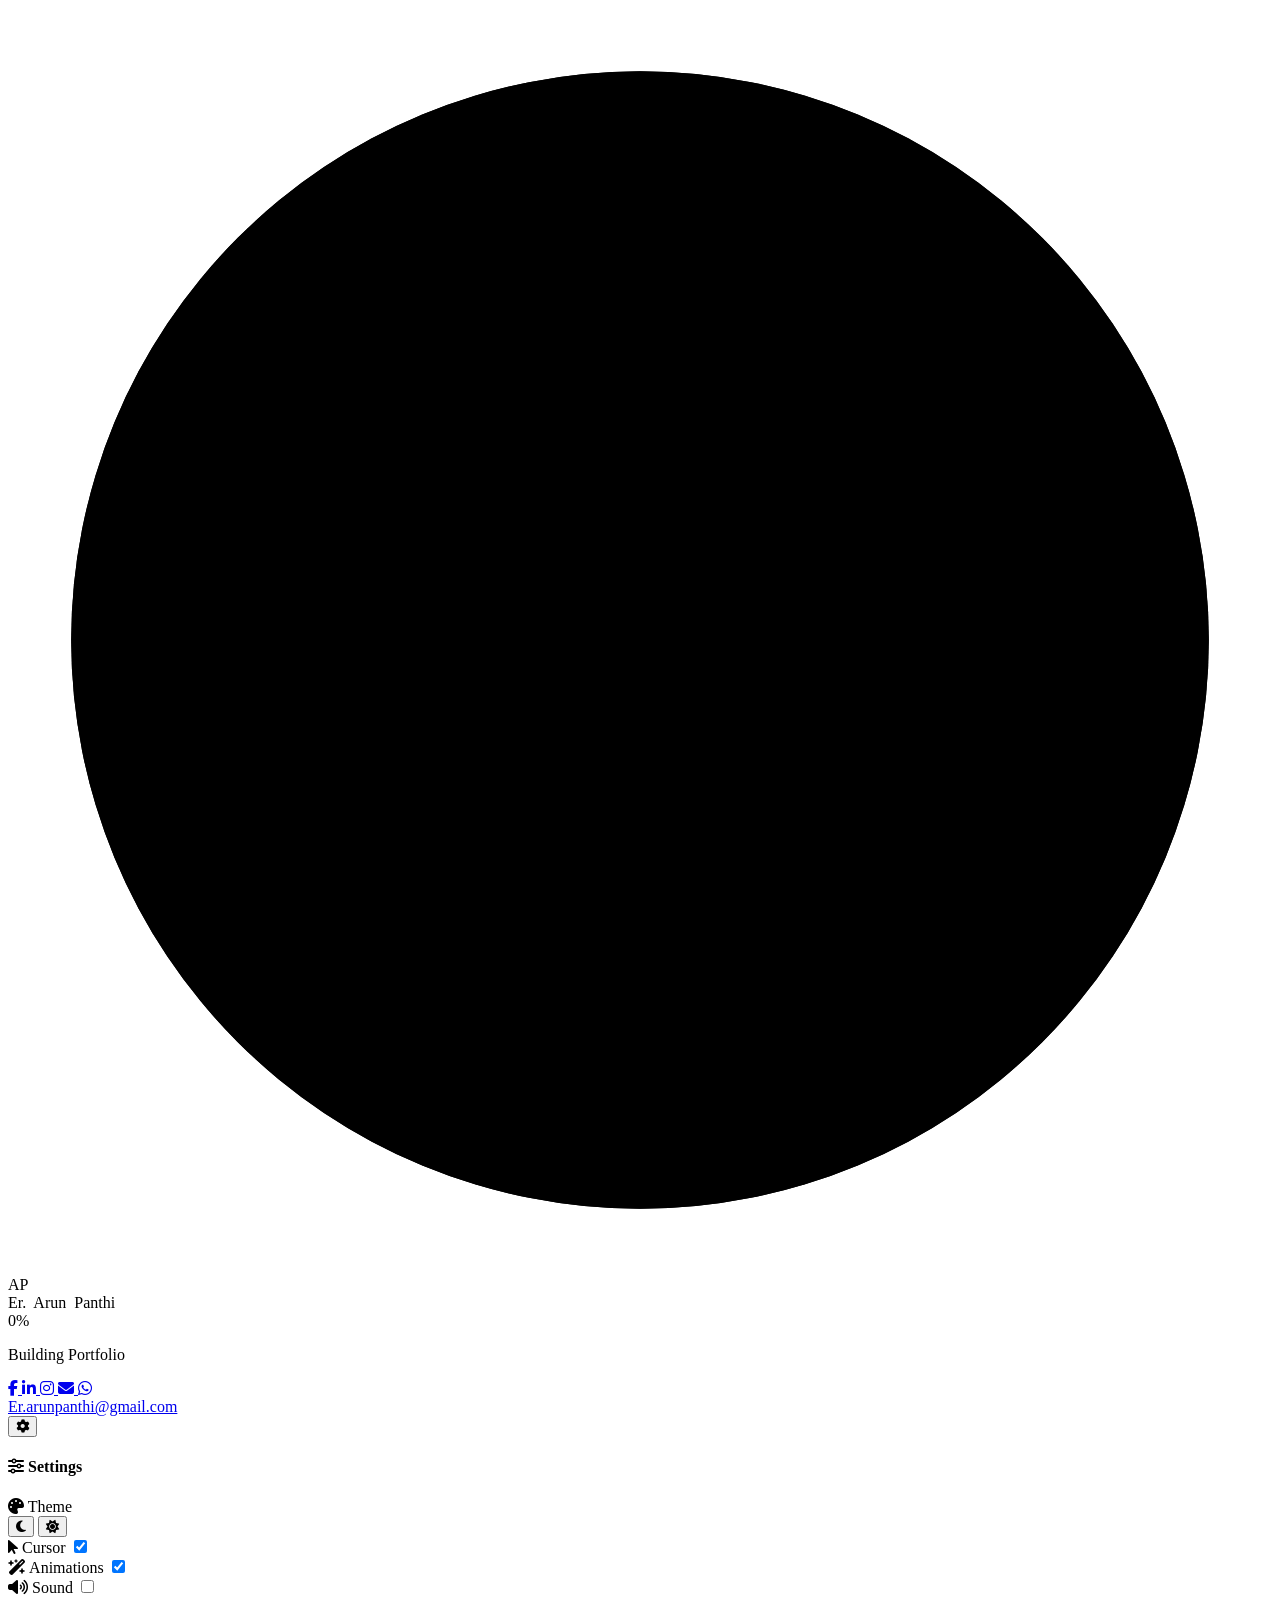
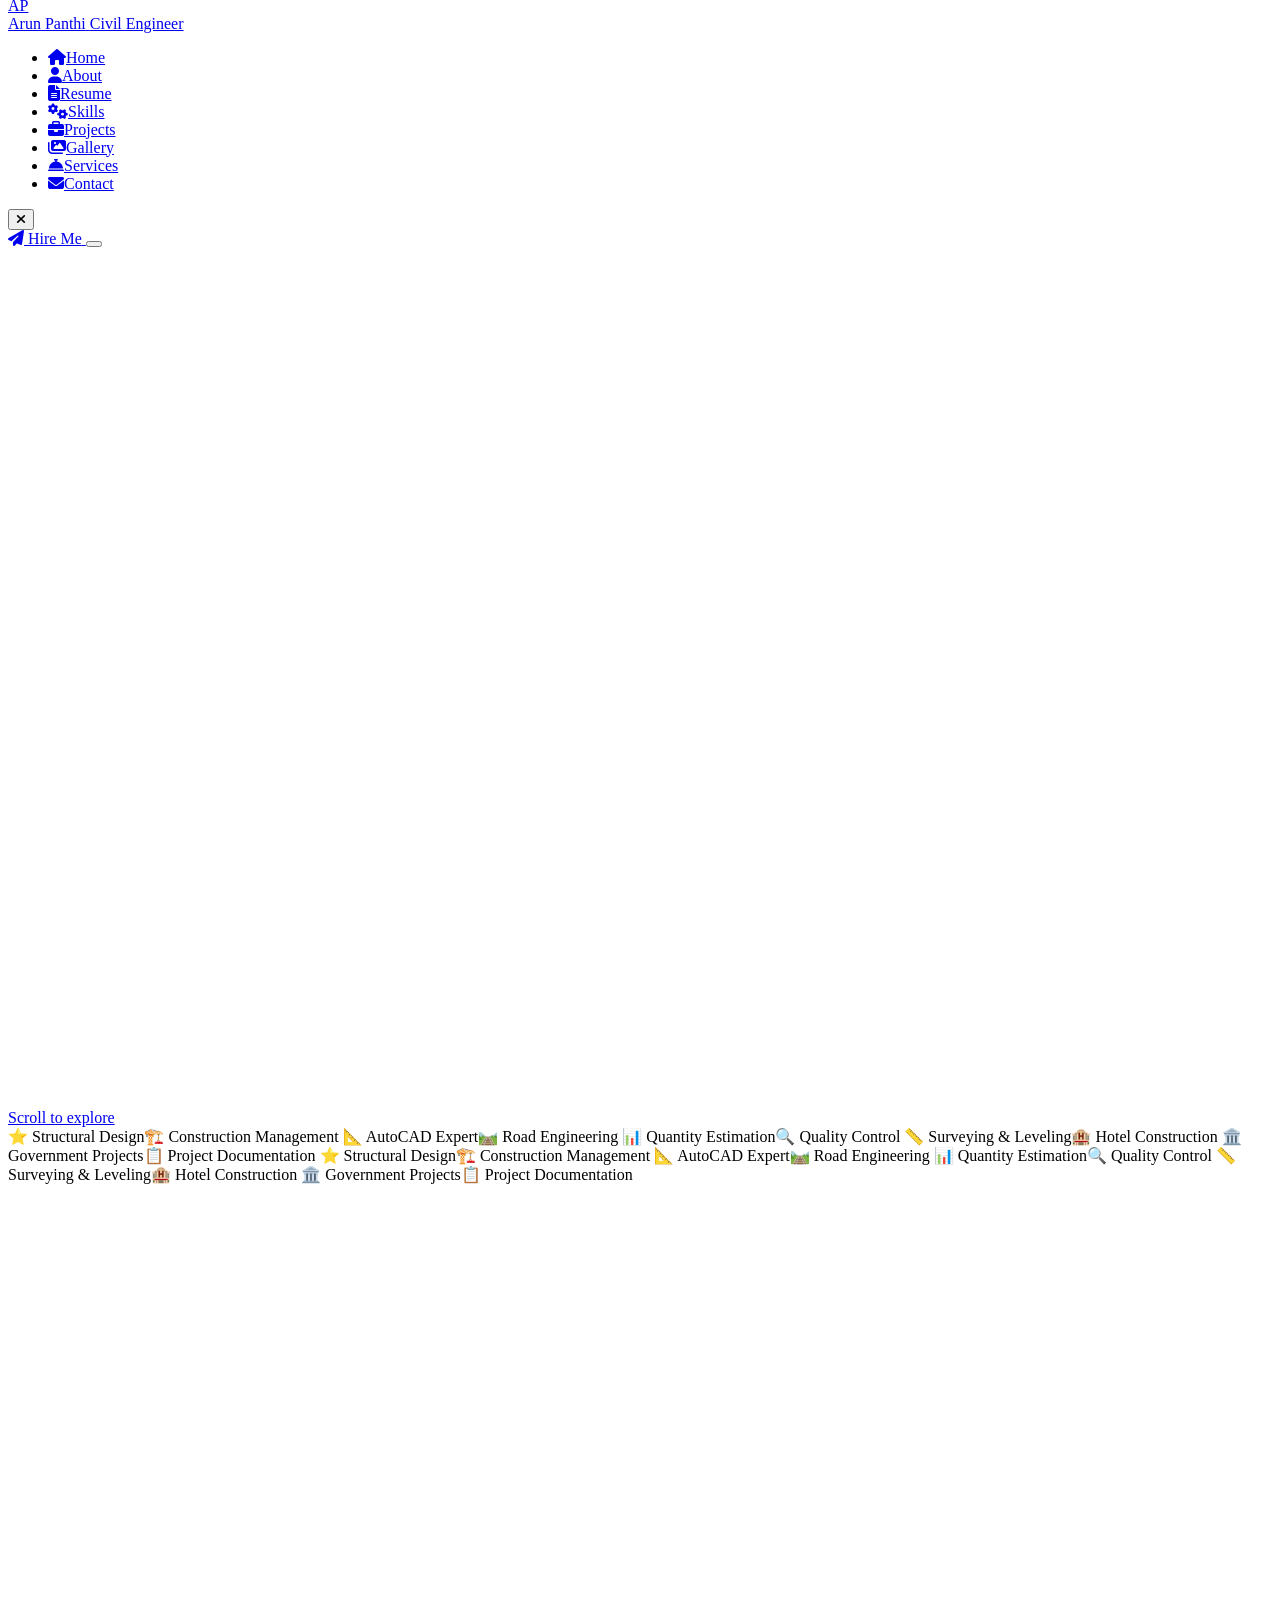
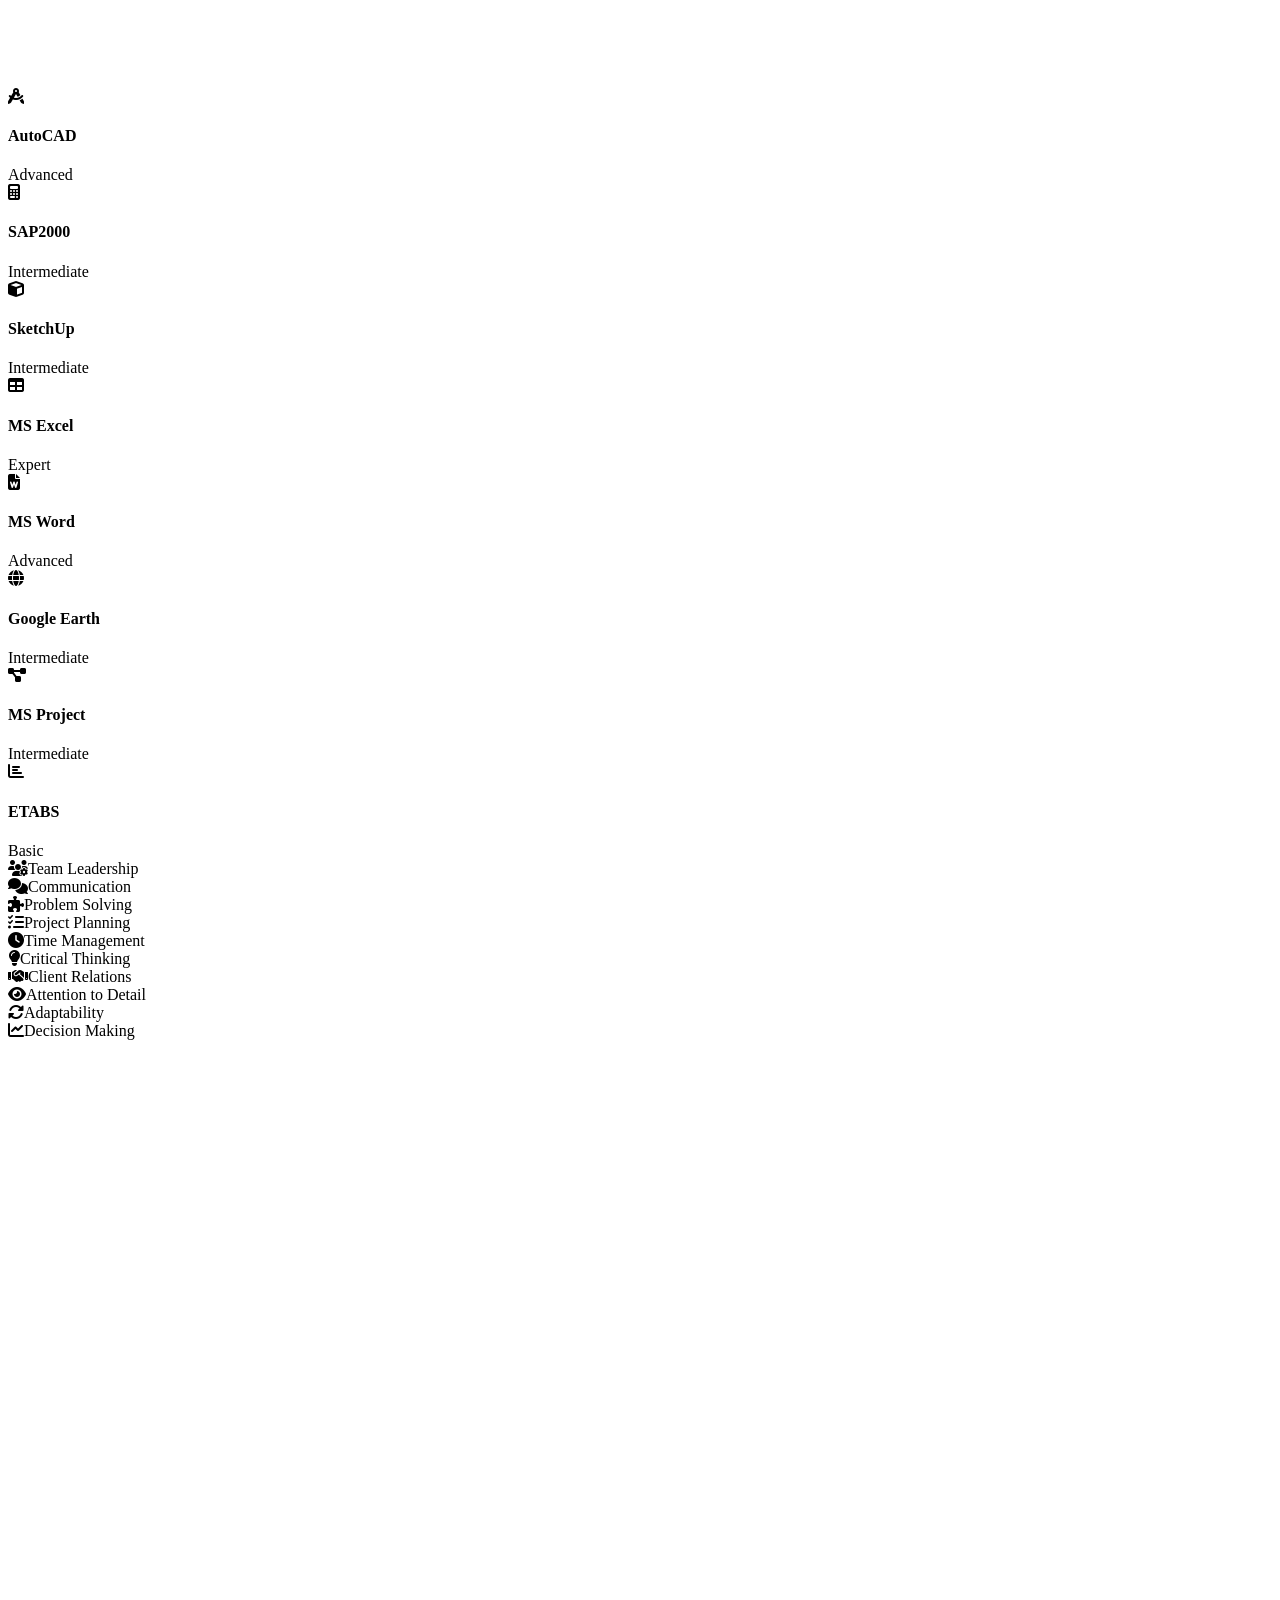
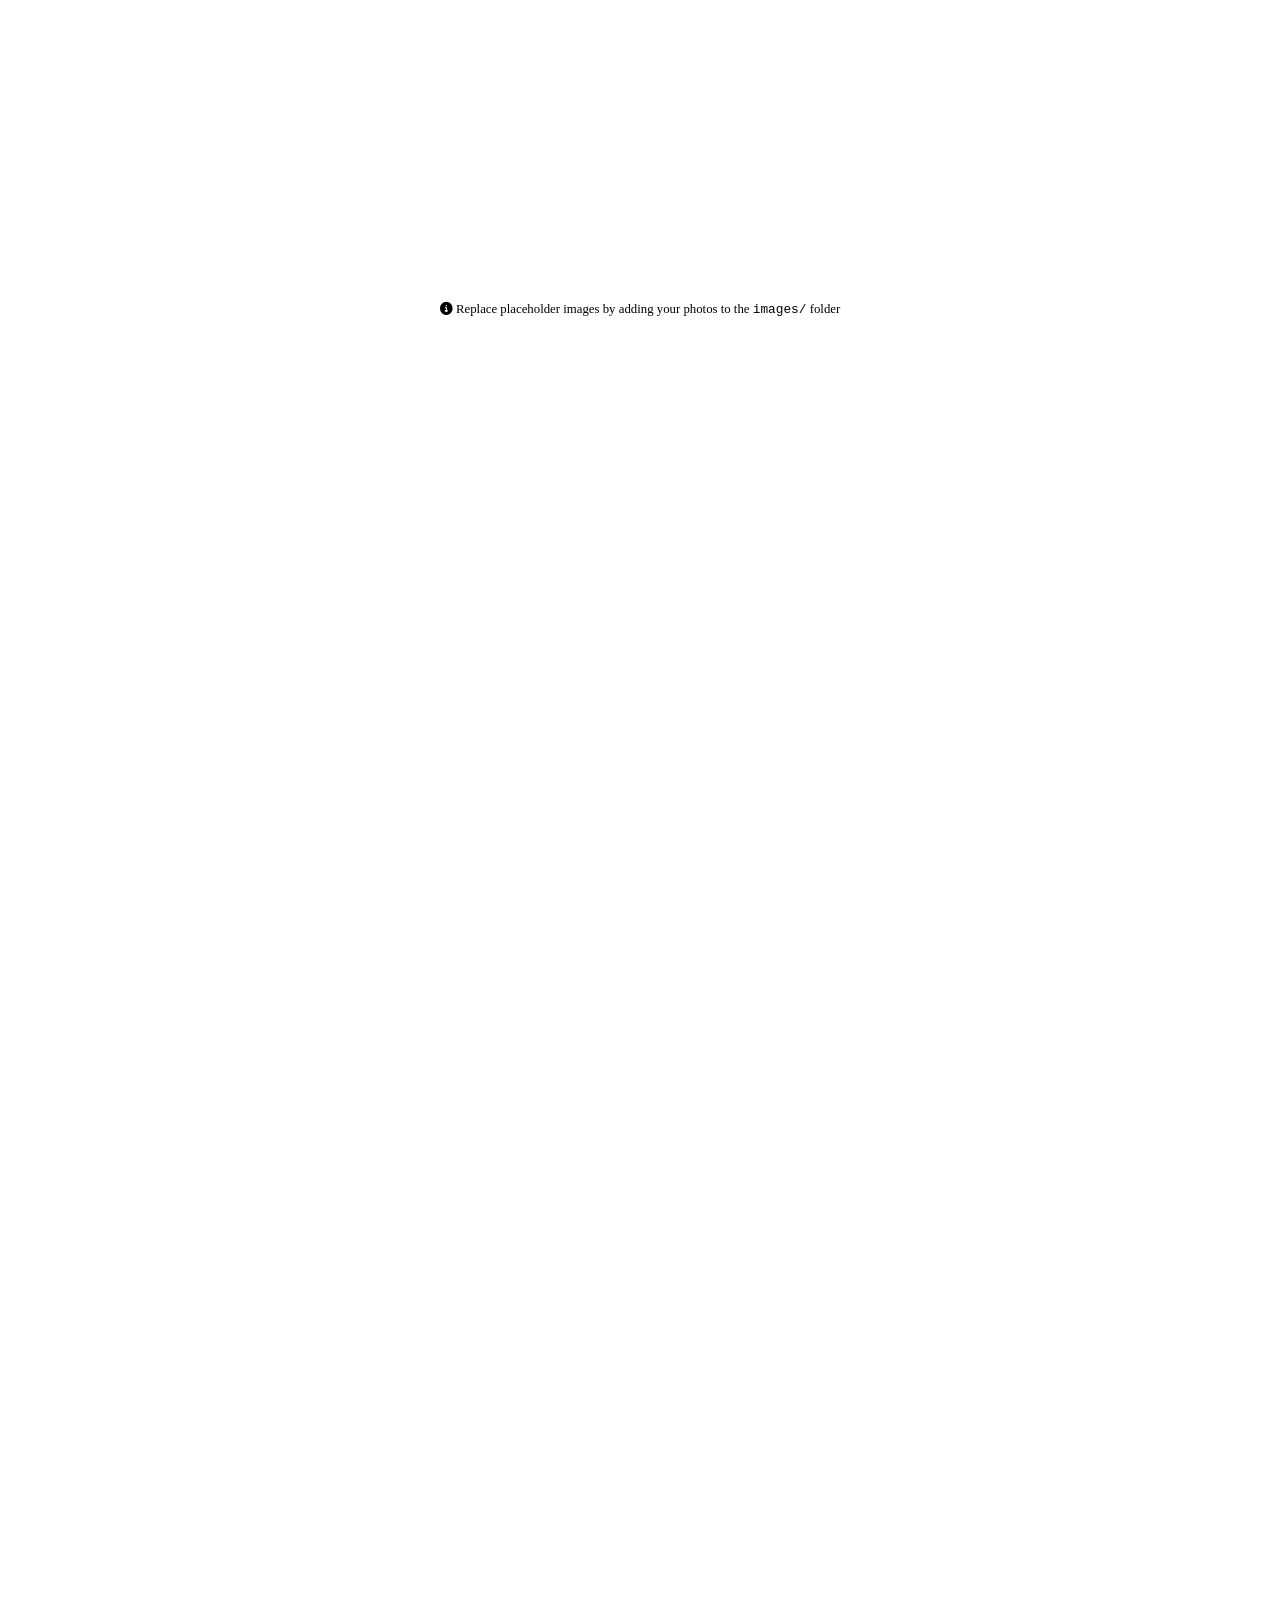
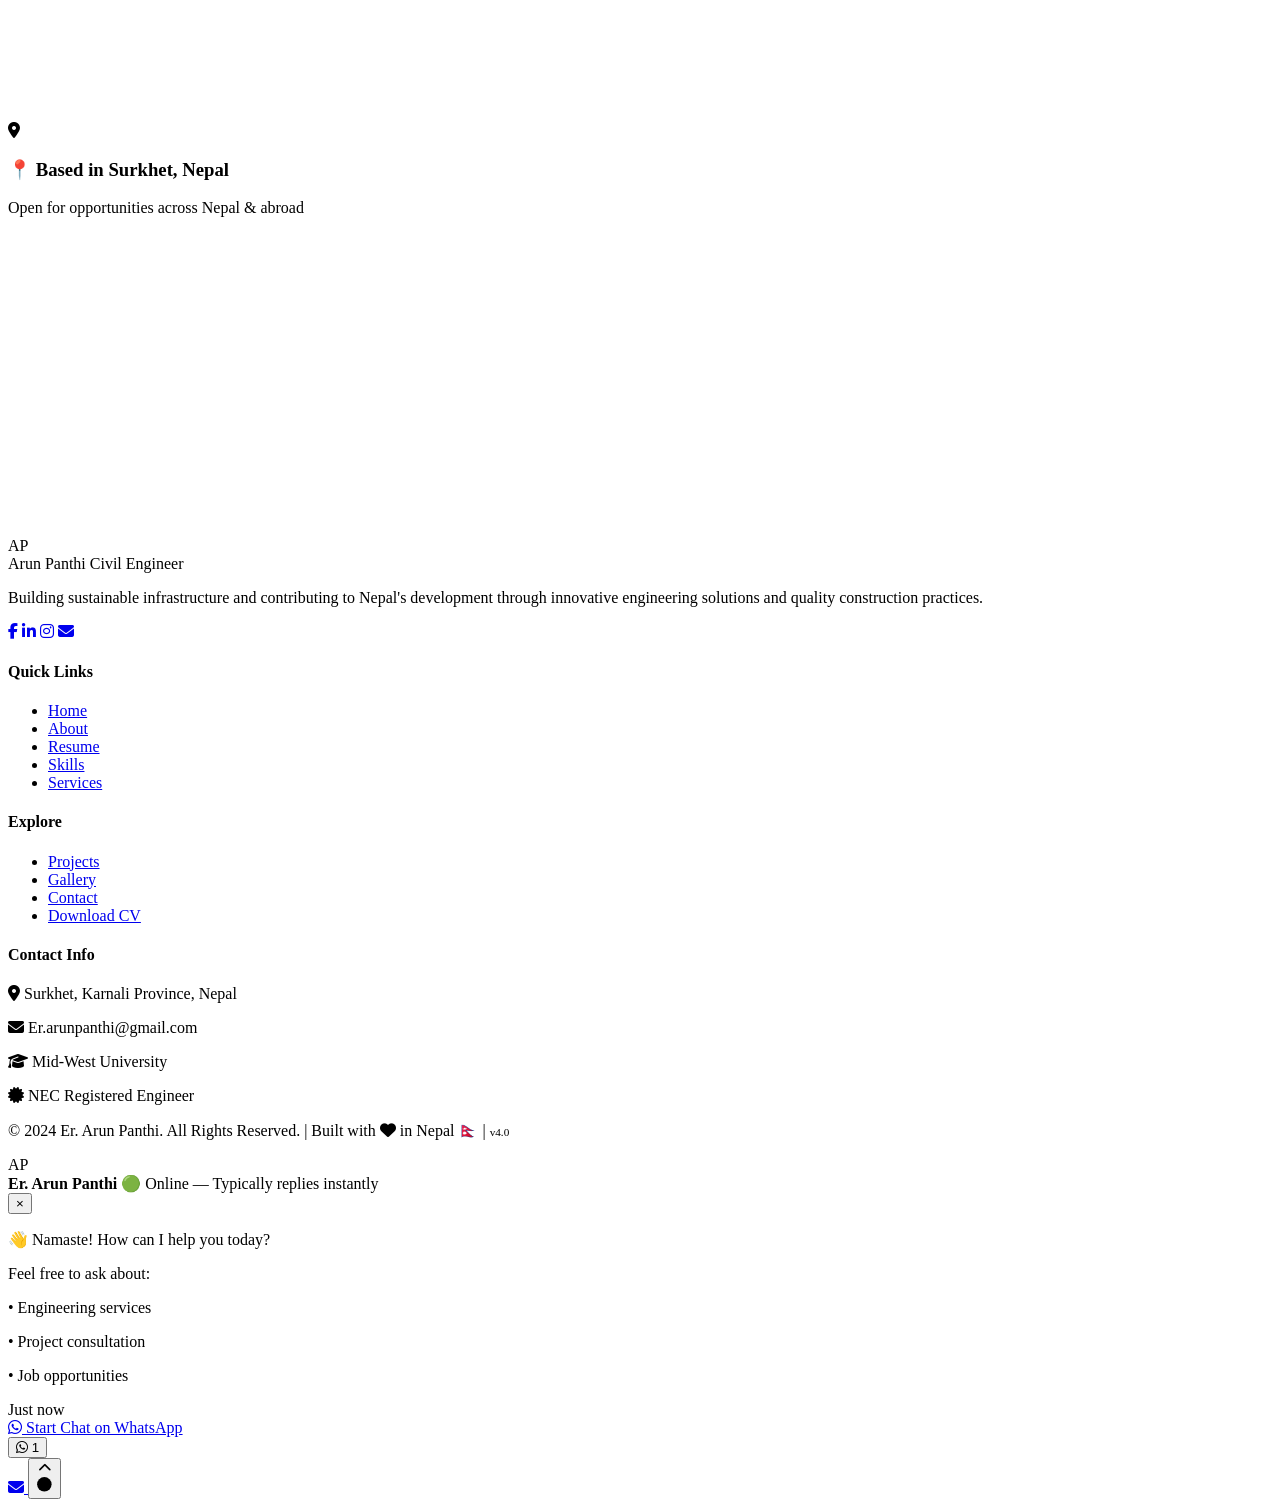
==== index.html @ c6759561 "Update print statement from 'Hello' to 'Goodbye'" ====
<!DOCTYPE html>
<html lang="en" data-theme="dark" data-cursor="true" data-animations="true">
<head>
    <!-- ===== META ===== -->
    <meta charset="UTF-8">
    <meta name="viewport" content="width=device-width, initial-scale=1.0, maximum-scale=5.0">
    <meta http-equiv="X-UA-Compatible" content="IE=edge">
    <meta name="description" content="Er. Arun Panthi - Professional Civil Engineer from Mid-West University, Nepal. Specializing in structural design, construction management, and infrastructure development. Available for projects and opportunities.">
    <meta name="keywords" content="Civil Engineer, Arun Panthi, Nepal, Construction, Road Division Surkhet, Mid-West University, Structural Engineer, Site Engineer, Building Construction, Infrastructure, Surkhet, Karnali">
    <meta name="author" content="Er. Arun Panthi">
    <meta name="robots" content="index, follow, max-snippet:-1, max-image-preview:large">
    <meta name="theme-color" content="#2563eb" media="(prefers-color-scheme: dark)">
    <meta name="theme-color" content="#ffffff" media="(prefers-color-scheme: light)">
    <meta name="color-scheme" content="dark light">
    <meta name="mobile-web-app-capable" content="yes">
    <meta name="apple-mobile-web-app-capable" content="yes">
    <meta name="apple-mobile-web-app-status-bar-style" content="black-translucent">
    <meta name="format-detection" content="telephone=no">

    <!-- ===== OPEN GRAPH ===== -->
    <meta property="og:title" content="Er. Arun Panthi | Professional Civil Engineer">
    <meta property="og:description" content="Structural Design • Construction Management • Infrastructure Development — Building Nepal's Future">
    <meta property="og:type" content="website">
    <meta property="og:url" content="https://arunpanthi.com.np">
    <meta property="og:image" content="images/profile.jpg">
    <meta property="og:image:width" content="1200">
    <meta property="og:image:height" content="630">
    <meta property="og:locale" content="en_US">
    <meta property="og:site_name" content="Er. Arun Panthi Portfolio">

    <!-- ===== TWITTER CARD ===== -->
    <meta name="twitter:card" content="summary_large_image">
    <meta name="twitter:title" content="Er. Arun Panthi | Civil Engineer">
    <meta name="twitter:description" content="Professional Civil Engineer — Structural Design & Construction Management">
    <meta name="twitter:image" content="images/profile.jpg">

    <title>Er. Arun Panthi | Professional Civil Engineer — Portfolio</title>

    <!-- ===== FAVICON ===== -->
    <link rel="icon" type="image/svg+xml" href="data:image/svg+xml,%3Csvg xmlns='http://www.w3.org/2000/svg' viewBox='0 0 100 100'%3E%3Cdefs%3E%3ClinearGradient id='g' x1='0%25' y1='0%25' x2='100%25' y2='100%25'%3E%3Cstop offset='0%25' style='stop-color:%232563eb'/%3E%3Cstop offset='100%25' style='stop-color:%237c3aed'/%3E%3C/linearGradient%3E%3C/defs%3E%3Crect width='100' height='100' rx='22' fill='url(%23g)'/%3E%3Ctext x='50' y='67' font-family='Arial,sans-serif' font-size='48' font-weight='800' text-anchor='middle' fill='white'%3EAP%3C/text%3E%3C/svg%3E">
    <link rel="apple-touch-icon" href="data:image/svg+xml,%3Csvg xmlns='http://www.w3.org/2000/svg' viewBox='0 0 100 100'%3E%3Crect width='100' height='100' rx='22' fill='%232563eb'/%3E%3Ctext x='50' y='67' font-family='Arial' font-size='48' font-weight='800' text-anchor='middle' fill='white'%3EAP%3C/text%3E%3C/svg%3E">

    <!-- ===== PRECONNECT ===== -->
    <link rel="preconnect" href="https://fonts.googleapis.com">
    <link rel="preconnect" href="https://fonts.gstatic.com" crossorigin>
    <link rel="preconnect" href="https://cdnjs.cloudflare.com">

    <!-- ===== DNS PREFETCH ===== -->
    <link rel="dns-prefetch" href="https://unpkg.com">
    <link rel="dns-prefetch" href="https://wa.me">

    <!-- ===== FONTS ===== -->
    <link href="https://fonts.googleapis.com/css2?family=Inter:wght@300;400;500;600;700;800;900&family=Playfair+Display:wght@600;700;800;900&family=JetBrains+Mono:wght@400;500;600&family=Space+Grotesk:wght@400;500;600;700&display=swap" rel="stylesheet">

    <!-- ===== ICONS ===== -->
    <link rel="stylesheet" href="https://cdnjs.cloudflare.com/ajax/libs/font-awesome/6.5.1/css/all.min.css" integrity="sha512-DTOQO9RWCH3ppGqcWaEA1BIZOC6xxalwEsw9c2QQeAIftl+Vegovlnee1c9QX4TctnWMn13TZye+giMm8e2LwA==" crossorigin="anonymous">

    <!-- ===== AOS ===== -->
    <link href="https://unpkg.com/aos@2.3.1/dist/aos.css" rel="stylesheet">

    <!-- ===== MAIN CSS ===== -->
    <link rel="stylesheet" href="styles.css">

    <!-- ===== STRUCTURED DATA ===== -->
    <script type="application/ld+json">
    {
        "@context": "https://schema.org",
        "@type": "Person",
        "name": "Er. Arun Panthi",
        "jobTitle": "Civil Engineer",
        "description": "Professional Civil Engineer specializing in structural design and construction management",
        "alumniOf": {
            "@type": "CollegeOrUniversity",
            "name": "Mid-West University"
        },
        "knowsAbout": ["Structural Design", "Construction Management", "Road Engineering", "Surveying", "Quality Control"],
        "address": {
            "@type": "PostalAddress",
            "addressLocality": "Surkhet",
            "addressRegion": "Karnali Province",
            "addressCountry": "NP"
        },
        "email": "Er.arunpanthi@gmail.com",
        "sameAs": [
            "https://www.facebook.com/arunpanthi",
            "https://www.linkedin.com/in/arunpanthi",
            "https://www.instagram.com/arunpanthi"
        ]
    }
    </script>
</head>

<body>
    <!-- ============================== PRELOADER ============================== -->
    <div class="preloader" id="preloader" role="progressbar" aria-label="Loading portfolio">
        <div class="preloader-inner">
            <div class="preloader-logo">
                <svg viewBox="0 0 120 120" class="preloader-ring" aria-hidden="true">
                    <circle cx="60" cy="60" r="54" class="ring-bg"/>
                    <circle cx="60" cy="60" r="54" class="ring-fill"/>
                </svg>
                <div class="preloader-initials">AP</div>
            </div>
            <div class="preloader-name" aria-hidden="true">
                <span>E</span><span>r</span><span>.</span><span>&nbsp;</span>
                <span>A</span><span>r</span><span>u</span><span>n</span><span>&nbsp;</span>
                <span>P</span><span>a</span><span>n</span><span>t</span><span>h</span><span>i</span>
            </div>
            <div class="preloader-bar"><div class="preloader-fill"></div></div>
            <div class="preloader-percent" id="preloaderPercent">0%</div>
            <p class="preloader-status">Building Portfolio<span class="dots"></span></p>
        </div>
    </div>

    <!-- ============================== CUSTOM CURSOR ============================== -->
    <div class="cursor-dot" id="cursorDot" aria-hidden="true"></div>
    <div class="cursor-ring" id="cursorRing" aria-hidden="true"></div>

    <!-- ============================== SIDE SOCIAL BAR (Left) ============================== -->
    <aside class="side-social" aria-label="Social media links">
        <a href="https://www.facebook.com/er.arunpanthi" target="_blank" rel="noopener noreferrer" data-tip="Facebook" aria-label="Facebook">
            <i class="fab fa-facebook-f"></i>
        </a>
        <a href="https://www.linkedin.com/in/arunpanthi" target="_blank" rel="noopener noreferrer" data-tip="LinkedIn" aria-label="LinkedIn">
            <i class="fab fa-linkedin-in"></i>
        </a>
        <a href="https://www.instagram.com/arunpanthi" target="_blank" rel="noopener noreferrer" data-tip="Instagram" aria-label="Instagram">
            <i class="fab fa-instagram"></i>
        </a>
        <a href="mailto:Er.arunpanthi@gmail.com" data-tip="Email" aria-label="Send Email">
            <i class="fas fa-envelope"></i>
        </a>
        <a href="#" class="wa-side-link" data-tip="WhatsApp" aria-label="Chat on WhatsApp">
            <i class="fab fa-whatsapp"></i>
        </a>
        <div class="side-social-line" aria-hidden="true"></div>
    </aside>

    <!-- ============================== SIDE EMAIL BAR (Right) ============================== -->
    <aside class="side-email" aria-label="Email contact">
        <a href="mailto:Er.arunpanthi@gmail.com">Er.arunpanthi@gmail.com</a>
        <div class="side-email-line" aria-hidden="true"></div>
    </aside>

    <!-- ============================== SETTINGS PANEL ============================== -->
    <div class="settings-panel" id="settingsPanel">
        <button class="settings-toggle" id="settingsToggle" aria-label="Open settings" title="Settings">
            <i class="fas fa-cog fa-spin-hover"></i>
        </button>
        <div class="settings-menu" id="settingsMenu" role="dialog" aria-label="Settings panel">
            <h4><i class="fas fa-sliders-h"></i> Settings</h4>

            <div class="setting-item">
                <span><i class="fas fa-palette"></i> Theme</span>
                <div class="theme-switch">
                    <button class="theme-btn active" data-theme="dark" aria-label="Dark theme" title="Dark">
                        <i class="fas fa-moon"></i>
                    </button>
                    <button class="theme-btn" data-theme="light" aria-label="Light theme" title="Light">
                        <i class="fas fa-sun"></i>
                    </button>
                </div>
            </div>

            <div class="setting-item">
                <span><i class="fas fa-mouse-pointer"></i> Cursor</span>
                <label class="toggle-switch">
                    <input type="checkbox" id="cursorToggle" checked aria-label="Toggle custom cursor">
                    <span class="toggle-slider"></span>
                </label>
            </div>

            <div class="setting-item">
                <span><i class="fas fa-wand-magic-sparkles"></i> Animations</span>
                <label class="toggle-switch">
                    <input type="checkbox" id="animToggle" checked aria-label="Toggle animations">
                    <span class="toggle-slider"></span>
                </label>
            </div>

            <div class="setting-item">
                <span><i class="fas fa-volume-up"></i> Sound</span>
                <label class="toggle-switch">
                    <input type="checkbox" id="soundToggle" aria-label="Toggle sound effects">
                    <span class="toggle-slider"></span>
                </label>
            </div>
        </div>
    </div>

    <!-- ============================== HEADER / NAVBAR ============================== -->
    <header class="header" id="header" role="banner">
        <nav class="nav container" role="navigation" aria-label="Main navigation">
            <a href="#home" class="nav-logo" aria-label="Er. Arun Panthi — Home">
                <div class="logo-icon" aria-hidden="true"><span>AP</span></div>
                <div class="logo-text">
                    <span class="logo-name">Arun Panthi</span>
                    <span class="logo-role">Civil Engineer</span>
                </div>
            </a>

            <div class="nav-menu" id="navMenu" role="menubar">
                <ul class="nav-list">
                    <li role="none">
                        <a href="#home" class="nav-link active" role="menuitem" data-text="Home">
                            <i class="fas fa-home" aria-hidden="true"></i><span>Home</span>
                        </a>
                    </li>
                    <li role="none">
                        <a href="#about" class="nav-link" role="menuitem" data-text="About">
                            <i class="fas fa-user" aria-hidden="true"></i><span>About</span>
                        </a>
                    </li>
                    <li role="none">
                        <a href="#resume" class="nav-link" role="menuitem" data-text="Resume">
                            <i class="fas fa-file-alt" aria-hidden="true"></i><span>Resume</span>
                        </a>
                    </li>
                    <li role="none">
                        <a href="#skills" class="nav-link" role="menuitem" data-text="Skills">
                            <i class="fas fa-cogs" aria-hidden="true"></i><span>Skills</span>
                        </a>
                    </li>
                    <li role="none">
                        <a href="#projects" class="nav-link" role="menuitem" data-text="Projects">
                            <i class="fas fa-briefcase" aria-hidden="true"></i><span>Projects</span>
                        </a>
                    </li>
                    <li role="none">
                        <a href="#gallery" class="nav-link" role="menuitem" data-text="Gallery">
                            <i class="fas fa-images" aria-hidden="true"></i><span>Gallery</span>
                        </a>
                    </li>
                    <li role="none">
                        <a href="#services" class="nav-link" role="menuitem" data-text="Services">
                            <i class="fas fa-concierge-bell" aria-hidden="true"></i><span>Services</span>
                        </a>
                    </li>
                    <li role="none">
                        <a href="#contact" class="nav-link" role="menuitem" data-text="Contact">
                            <i class="fas fa-envelope" aria-hidden="true"></i><span>Contact</span>
                        </a>
                    </li>
                </ul>
                <button class="nav-close" id="navClose" aria-label="Close menu">
                    <i class="fas fa-times"></i>
                </button>
            </div>

            <div class="nav-right">
                <a href="#contact" class="nav-cta" data-hover>
                    <i class="fas fa-paper-plane" aria-hidden="true"></i>
                    <span>Hire Me</span>
                </a>
                <button class="nav-toggle" id="navToggle" aria-label="Open navigation menu" aria-expanded="false">
                    <span></span><span></span><span></span>
                </button>
            </div>
        </nav>

        <!-- Scroll Progress -->
        <div class="scroll-progress" aria-hidden="true">
            <div class="scroll-progress-bar" id="scrollBar"></div>
        </div>
    </header>

    <!-- ============================== MAIN CONTENT ============================== -->
    <main id="main-content" role="main">

        <!-- ==================== HERO ==================== -->
        <section class="hero" id="home" aria-label="Hero introduction">
            <canvas class="hero-canvas" id="heroCanvas" aria-hidden="true"></canvas>
            <div class="hero-grid-bg" aria-hidden="true"></div>
            <div class="hero-gradient-orbs" aria-hidden="true">
                <div class="orb orb-1"></div>
                <div class="orb orb-2"></div>
                <div class="orb orb-3"></div>
            </div>

            <div class="hero-container container">
                <!-- Hero Left Content -->
                <div class="hero-content" data-aos="fade-right" data-aos-duration="1200">
                    <div class="hero-badge" data-hover>
                        <span class="badge-pulse" aria-hidden="true"></span>
                        <span>✅ Open for Opportunities</span>
                    </div>

                    <h1 class="hero-title">
                        <span class="hero-greeting" id="greeting">Good Morning, I'm</span>
                        <span class="hero-name-wrap">
                            <span class="hero-name" data-text="Er. Arun Panthi">Er. Arun<br>Panthi</span>
                        </span>
                    </h1>

                    <div class="hero-typed-row" aria-label="Professional titles">
                        <span class="typed-label">A Professional</span>
                        <span class="typed-text" id="typedText" aria-live="polite"></span>
                        <span class="typed-cursor" aria-hidden="true"></span>
                    </div>

                    <p class="hero-desc">
                        Passionate Civil Engineer dedicated to structural excellence, 
                        construction innovation & building Nepal's future — one 
                        structure at a time. 🏗️🇳🇵
                    </p>

                    <!-- Quick Stats -->
                    <div class="hero-metrics" data-hover>
                        <div class="metric">
                            <span class="metric-val">B.E.</span>
                            <span class="metric-label">Civil Engg</span>
                        </div>
                        <div class="metric-sep" aria-hidden="true"></div>
                        <div class="metric">
                            <span class="metric-val">1+</span>
                            <span class="metric-label">Years Exp</span>
                        </div>
                        <div class="metric-sep" aria-hidden="true"></div>
                        <div class="metric">
                            <span class="metric-val">2+</span>
                            <span class="metric-label">Projects</span>
                        </div>
                        <div class="metric-sep" aria-hidden="true"></div>
                        <div class="metric">
                            <span class="metric-val">4</span>
                            <span class="metric-label">Mo. Intern</span>
                        </div>
                    </div>

                    <!-- CTA Buttons -->
                    <div class="hero-cta">
                        <a href="#contact" class="btn btn-primary glow-btn" data-hover>
                            <span>Get In Touch</span>
                            <i class="fas fa-arrow-right" aria-hidden="true"></i>
                        </a>
                        <a href="images/resume.pdf" class="btn btn-glass" download="Er_Arun_Panthi_CV" data-hover>
                            <i class="fas fa-download" aria-hidden="true"></i>
                            <span>Download CV</span>
                        </a>
                        <a href="#" class="btn btn-whatsapp wa-hero-link" data-hover>
                            <i class="fab fa-whatsapp" aria-hidden="true"></i>
                            <span>WhatsApp Me</span>
                        </a>
                    </div>

                    <!-- Trust Signal -->
                    <div class="hero-trust">
                        <div class="trust-avatars" aria-hidden="true">
                            <div class="trust-avatar">👷</div>
                            <div class="trust-avatar">🏗️</div>
                            <div class="trust-avatar">📐</div>
                            <div class="trust-avatar">🏨</div>
                        </div>
                        <span>Trusted by clients & government organizations</span>
                    </div>

                    <!-- Social Links -->
                    <div class="hero-social" aria-label="Social media">
                        <span class="social-label">Follow</span>
                        <div class="social-line" aria-hidden="true"></div>
                        <a href="https://www.facebook.com/arunpanthi" target="_blank" rel="noopener" class="social-link" data-tip="Facebook" aria-label="Facebook"><i class="fab fa-facebook-f"></i></a>
                        <a href="https://www.linkedin.com/in/arunpanthi" target="_blank" rel="noopener" class="social-link" data-tip="LinkedIn" aria-label="LinkedIn"><i class="fab fa-linkedin-in"></i></a>
                        <a href="https://www.instagram.com/arunpanthi" target="_blank" rel="noopener" class="social-link" data-tip="Instagram" aria-label="Instagram"><i class="fab fa-instagram"></i></a>
                        <a href="mailto:Er.arunpanthi@gmail.com" class="social-link" data-tip="Email" aria-label="Email"><i class="fas fa-envelope"></i></a>
                        <a href="#" class="social-link wa-hero-link" data-tip="WhatsApp" aria-label="WhatsApp"><i class="fab fa-whatsapp"></i></a>
                    </div>
                </div>

                <!-- Hero Right Visual -->
                <div class="hero-visual" data-aos="fade-left" data-aos-duration="1200" data-aos-delay="300">
                    <div class="hero-img-box">
                        <div class="hero-photo-frame">
                            <img src="images/profile.jpg" 
                                 alt="Er. Arun Panthi - Professional Civil Engineer standing at a construction site" 
                                 class="hero-photo" 
                                 width="280" height="280"
                                 loading="eager"
                                 onerror="this.style.display='none';this.nextElementSibling.style.display='flex';">
                            <div class="hero-fallback" style="display:none" aria-label="Arun Panthi initials">
                                <i class="fas fa-hard-hat" aria-hidden="true"></i>
                                <span>AP</span>
                            </div>
                        </div>

                        <!-- Orbiting Icons -->
                        <div class="orbit-ring ring-1" aria-hidden="true"><div class="orbit-icon"><i class="fas fa-drafting-compass"></i></div></div>
                        <div class="orbit-ring ring-2" aria-hidden="true"><div class="orbit-icon"><i class="fas fa-building"></i></div></div>
                        <div class="orbit-ring ring-3" aria-hidden="true"><div class="orbit-icon"><i class="fas fa-road"></i></div></div>
                        <div class="orbit-ring ring-4" aria-hidden="true"><div class="orbit-icon"><i class="fas fa-helmet-safety"></i></div></div>

                        <!-- Glow Effect -->
                        <div class="hero-glow" aria-hidden="true"></div>

                        <!-- Floating Info Cards -->
                        <div class="float-card fc-1" data-hover>
                            <i class="fas fa-graduation-cap" aria-hidden="true"></i>
                            <div>
                                <strong>Mid-West University</strong>
                                <span>B.E. Civil Engineering</span>
                            </div>
                        </div>
                        <div class="float-card fc-2" data-hover>
                            <i class="fas fa-certificate" aria-hidden="true"></i>
                            <div>
                                <strong>NEC Registered</strong>
                                <span>Licensed Engineer</span>
                            </div>
                        </div>
                        <div class="float-card fc-3" data-hover>
                            <i class="fas fa-star" aria-hidden="true"></i>
                            <div>
                                <strong>Quality Focused</strong>
                                <span>Excellence Driven</span>
                            </div>
                        </div>
                    </div>

                    <!-- Tech Stack -->
                    <div class="hero-tech-row" aria-label="Technical tools I use">
                        <div class="tech-chip" data-tip="AutoCAD" data-hover><i class="fas fa-drafting-compass"></i></div>
                        <div class="tech-chip" data-tip="SAP2000" data-hover><i class="fas fa-calculator"></i></div>
                        <div class="tech-chip" data-tip="SketchUp" data-hover><i class="fas fa-cube"></i></div>
                        <div class="tech-chip" data-tip="Excel" data-hover><i class="fas fa-file-excel"></i></div>
                        <div class="tech-chip" data-tip="ETABS" data-hover><i class="fas fa-chart-bar"></i></div>
                        <div class="tech-chip" data-tip="Google Earth" data-hover><i class="fas fa-globe"></i></div>
                    </div>
                </div>
            </div>

            <!-- Scroll Indicator -->
            <a href="#about" class="hero-scroll" aria-label="Scroll down to learn more">
                <div class="scroll-mouse" aria-hidden="true"><div class="scroll-dot"></div></div>
                <span>Scroll to explore</span>
            </a>
        </section>

        <!-- ==================== MARQUEE ==================== -->
        <div class="marquee-section" aria-hidden="true">
            <div class="marquee-track">
                <div class="marquee-content">
                    <span>⭐ Structural Design</span><span>🏗️ Construction Management</span>
                    <span>📐 AutoCAD Expert</span><span>🛤️ Road Engineering</span>
                    <span>📊 Quantity Estimation</span><span>🔍 Quality Control</span>
                    <span>📏 Surveying & Leveling</span><span>🏨 Hotel Construction</span>
                    <span>🏛️ Government Projects</span><span>📋 Project Documentation</span>
                    <span>⭐ Structural Design</span><span>🏗️ Construction Management</span>
                    <span>📐 AutoCAD Expert</span><span>🛤️ Road Engineering</span>
                    <span>📊 Quantity Estimation</span><span>🔍 Quality Control</span>
                    <span>📏 Surveying & Leveling</span><span>🏨 Hotel Construction</span>
                    <span>🏛️ Government Projects</span><span>📋 Project Documentation</span>
                </div>
            </div>
        </div>

        <!-- ==================== ABOUT ==================== -->
        <section class="section about" id="about" aria-label="About Er. Arun Panthi">
            <div class="container">
                <div class="section-head" data-aos="fade-up">
                    <div class="section-badge">About Me</div>
                    <h2 class="section-title">Discover My <span class="gtext">Story</span></h2>
                    <p class="section-sub">Passionate engineer committed to building excellence</p>
                </div>

                <div class="about-grid">
                    <!-- Image Side -->
                    <div class="about-img-side" data-aos="fade-right" data-aos-duration="1000">
                        <div class="about-img-wrap">
                            <img src="images/about.jpg" 
                                 alt="Er. Arun Panthi working at a construction site in Nepal" 
                                 class="about-photo"
                                 width="400" height="530"
                                 loading="lazy"
                                 onerror="this.style.display='none';this.nextElementSibling.style.display='flex';">
                            <div class="about-fallback" style="display:none">
                                <i class="fas fa-user-tie" aria-hidden="true"></i>
                            </div>

                            <div class="about-exp-badge" data-hover>
                                <span class="exp-num">1<sup>+</sup></span>
                                <span class="exp-label">Years<br>Experience</span>
                            </div>

                            <div class="about-dots" aria-hidden="true"></div>
                        </div>
                    </div>

                    <!-- Info Side -->
                    <div class="about-info-side" data-aos="fade-left" data-aos-duration="1000">
                        <!-- Mini Stats Cards -->
                        <div class="about-mini-cards">
                            <div class="mcard" data-hover>
                                <div class="mcard-icon"><i class="fas fa-trophy" aria-hidden="true"></i></div>
                                <h4>Experience</h4>
                                <p>Construction & Govt. Internship</p>
                            </div>
                            <div class="mcard" data-hover>
                                <div class="mcard-icon o"><i class="fas fa-building" aria-hidden="true"></i></div>
                                <h4>Projects</h4>
                                <p>Hotel & Road Infrastructure</p>
                            </div>
                            <div class="mcard" data-hover>
                                <div class="mcard-icon g"><i class="fas fa-university" aria-hidden="true"></i></div>
                                <h4>Education</h4>
                                <p>B.E. Civil — MWU</p>
                            </div>
                        </div>

                        <!-- Bio Text -->
                        <div class="about-text">
                            <p class="lead">
                                I am <span class="hl">Er. Arun Panthi</span>, a dedicated and detail-oriented 
                                Civil Engineer committed to building Nepal's future through quality 
                                engineering and innovative construction practices.
                            </p>
                            <p>
                                Graduating with a Bachelor of Engineering in Civil Engineering from 
                                <strong>Mid-West University</strong>, I have developed expertise in 
                                structural analysis, geotechnical engineering, construction management, 
                                and transportation engineering.
                            </p>
                            <p>
                                My professional experience includes supervising a <strong>multi-story 
                                hotel construction project</strong> where I managed RCC works, quality 
                                control, and team coordination. I also completed a rewarding 
                                <strong>4-month internship at Road Division Surkhet</strong> (Department 
                                of Roads), gaining hands-on experience in government infrastructure 
                                projects, surveying, estimation, and road construction.
                            </p>
                        </div>

                        <!-- Personal Details -->
                        <div class="about-details">
                            <div class="detail">
                                <i class="fas fa-user" aria-hidden="true"></i>
                                <span>Full Name:</span>
                                <strong>Er. Arun Panthi</strong>
                            </div>
                            <div class="detail">
                                <i class="fas fa-graduation-cap" aria-hidden="true"></i>
                                <span>Degree:</span>
                                <strong>B.E. Civil Engineering</strong>
                            </div>
                            <div class="detail">
                                <i class="fas fa-university" aria-hidden="true"></i>
                                <span>University:</span>
                                <strong>Mid-West University</strong>
                            </div>
                            <div class="detail">
                                <i class="fas fa-envelope" aria-hidden="true"></i>
                                <span>Email:</span>
                                <strong><a href="mailto:Er.arunpanthi@gmail.com" class="detail-link">Er.arunpanthi@gmail.com</a></strong>
                            </div>
                            <div class="detail">
                                <i class="fas fa-map-marker-alt" aria-hidden="true"></i>
                                <span>Location:</span>
                                <strong>Surkhet, Karnali Province, Nepal</strong>
                            </div>
                            <div class="detail">
                                <i class="fas fa-language" aria-hidden="true"></i>
                                <span>Languages:</span>
                                <strong>Nepali, English, Hindi</strong>
                            </div>
                            <div class="detail">
                                <i class="fas fa-circle-check" aria-hidden="true"></i>
                                <span>Status:</span>
                                <strong style="color:var(--green)">✅ Available for Hire</strong>
                            </div>
                            <div class="detail">
                                <i class="fas fa-id-card" aria-hidden="true"></i>
                                <span>Registration:</span>
                                <strong>NEC Registered</strong>
                            </div>
                        </div>

                        <!-- Action Buttons -->
                        <div class="about-btns">
                            <a href="#contact" class="btn btn-primary" data-hover>
                                <span>Contact Me</span>
                                <i class="fas fa-arrow-right" aria-hidden="true"></i>
                            </a>
                            <a href="images/resume.pdf" class="btn btn-outline" download="Er_Arun_Panthi_CV" data-hover>
                                <i class="fas fa-file-pdf" aria-hidden="true"></i>
                                <span>Download CV</span>
                            </a>
                            <a href="#" class="btn btn-whatsapp wa-hero-link" data-hover>
                                <i class="fab fa-whatsapp" aria-hidden="true"></i>
                                <span>Chat</span>
                            </a>
                        </div>
                    </div>
                </div>
            </div>
        </section>

        <!-- ==================== SERVICES (NEW SECTION) ==================== -->
        <section class="section services" id="services" aria-label="Engineering services">
            <div class="container">
                <div class="section-head" data-aos="fade-up">
                    <div class="section-badge">What I Do</div>
                    <h2 class="section-title">My <span class="gtext">Services</span></h2>
                    <p class="section-sub">Professional engineering services I offer</p>
                </div>

                <div class="services-grid">
                    <div class="service-card" data-aos="fade-up" data-aos-delay="100" data-hover>
                        <div class="service-icon"><i class="fas fa-building"></i></div>
                        <div class="service-num">01</div>
                        <h3>Structural Design</h3>
                        <p>Complete structural design and analysis of residential, commercial, and industrial buildings following Nepal Building Code.</p>
                        <ul class="service-features">
                            <li><i class="fas fa-check"></i> RCC Design</li>
                            <li><i class="fas fa-check"></i> Steel Structure</li>
                            <li><i class="fas fa-check"></i> Seismic Analysis</li>
                        </ul>
                    </div>

                    <div class="service-card" data-aos="fade-up" data-aos-delay="200" data-hover>
                        <div class="service-icon orange"><i class="fas fa-helmet-safety"></i></div>
                        <div class="service-num">02</div>
                        <h3>Construction Supervision</h3>
                        <p>On-site construction supervision ensuring quality, safety, and adherence to design specifications and timelines.</p>
                        <ul class="service-features">
                            <li><i class="fas fa-check"></i> Quality Control</li>
                            <li><i class="fas fa-check"></i> Safety Management</li>
                            <li><i class="fas fa-check"></i> Progress Monitoring</li>
                        </ul>
                    </div>

                    <div class="service-card" data-aos="fade-up" data-aos-delay="300" data-hover>
                        <div class="service-icon green"><i class="fas fa-file-invoice-dollar"></i></div>
                        <div class="service-num">03</div>
                        <h3>Estimation & Costing</h3>
                        <p>Detailed quantity estimation, BOQ preparation, rate analysis, and cost optimization for construction projects.</p>
                        <ul class="service-features">
                            <li><i class="fas fa-check"></i> BOQ Preparation</li>
                            <li><i class="fas fa-check"></i> Rate Analysis</li>
                            <li><i class="fas fa-check"></i> Cost Optimization</li>
                        </ul>
                    </div>

                    <div class="service-card" data-aos="fade-up" data-aos-delay="400" data-hover>
                        <div class="service-icon purple"><i class="fas fa-ruler-combined"></i></div>
                        <div class="service-num">04</div>
                        <h3>Surveying & Mapping</h3>
                        <p>Land surveying, topographic mapping, and site analysis using Total Station, Auto Level, and GPS instruments.</p>
                        <ul class="service-features">
                            <li><i class="fas fa-check"></i> Total Station Survey</li>
                            <li><i class="fas fa-check"></i> Leveling</li>
                            <li><i class="fas fa-check"></i> Contour Mapping</li>
                        </ul>
                    </div>

                    <div class="service-card" data-aos="fade-up" data-aos-delay="500" data-hover>
                        <div class="service-icon cyan"><i class="fas fa-drafting-compass"></i></div>
                        <div class="service-num">05</div>
                        <h3>AutoCAD Drafting</h3>
                        <p>Professional 2D and 3D drafting of architectural, structural, and civil engineering drawings in AutoCAD.</p>
                        <ul class="service-features">
                            <li><i class="fas fa-check"></i> Structural Drawings</li>
                            <li><i class="fas fa-check"></i> Site Plans</li>
                            <li><i class="fas fa-check"></i> Detail Drawings</li>
                        </ul>
                    </div>

                    <div class="service-card" data-aos="fade-up" data-aos-delay="600" data-hover>
                        <div class="service-icon red"><i class="fas fa-road"></i></div>
                        <div class="service-num">06</div>
                        <h3>Road Engineering</h3>
                        <p>Road design, alignment planning, pavement design, and construction supervision for road infrastructure projects.</p>
                        <ul class="service-features">
                            <li><i class="fas fa-check"></i> Geometric Design</li>
                            <li><i class="fas fa-check"></i> Pavement Design</li>
                            <li><i class="fas fa-check"></i> Drainage Design</li>
                        </ul>
                    </div>
                </div>
            </div>
        </section>

        <!-- ==================== RESUME ==================== -->
        <section class="section resume" id="resume" aria-label="Education and experience">
            <div class="container">
                <div class="section-head" data-aos="fade-up">
                    <div class="section-badge">Resume</div>
                    <h2 class="section-title">Education & <span class="gtext">Experience</span></h2>
                    <p class="section-sub">My academic qualifications and professional journey</p>
                </div>

                <div class="resume-grid">
                    <!-- Education -->
                    <div class="resume-col" data-aos="fade-right">
                        <div class="rcol-head">
                            <div class="rcol-icon"><i class="fas fa-graduation-cap" aria-hidden="true"></i></div>
                            <h3>Education</h3>
                        </div>
                        <div class="tl" role="list">
                            <div class="tl-item" role="listitem">
                                <div class="tl-dot" aria-hidden="true"></div>
                                <div class="tl-card" data-hover>
                                    <span class="tl-badge">Bachelor's Degree</span>
                                    <h4>B.E. in Civil Engineering</h4>
                                    <div class="tl-meta">
                                        <span><i class="fas fa-university" aria-hidden="true"></i> Mid-West University, Nepal</span>
                                        <span><i class="fas fa-calendar" aria-hidden="true"></i> Completed</span>
                                    </div>
                                    <p>Comprehensive study covering structural analysis & design, geotechnical engineering, hydraulics & hydrology, transportation engineering, construction management, surveying & leveling, environmental engineering, and concrete technology.</p>
                                    <div class="tl-tags">
                                        <span>Structural Analysis</span>
                                        <span>Geotechnical</span>
                                        <span>Hydraulics</span>
                                        <span>Surveying</span>
                                        <span>Construction Mgmt</span>
                                        <span>Transportation</span>
                                    </div>
                                </div>
                            </div>

                            <div class="tl-item" role="listitem">
                                <div class="tl-dot" aria-hidden="true"></div>
                                <div class="tl-card" data-hover>
                                    <span class="tl-badge o">Higher Secondary (+2)</span>
                                    <h4>+2 Science (Physics, Chemistry, Mathematics)</h4>
                                    <div class="tl-meta">
                                        <span><i class="fas fa-school" aria-hidden="true"></i> Nepal</span>
                                        <span><i class="fas fa-calendar" aria-hidden="true"></i> Completed</span>
                                    </div>
                                    <p>Completed with strong foundation in physics, chemistry, and mathematics — essential for engineering studies.</p>
                                </div>
                            </div>

                            <div class="tl-item" role="listitem">
                                <div class="tl-dot" aria-hidden="true"></div>
                                <div class="tl-card" data-hover>
                                    <span class="tl-badge g">SLC / SEE</span>
                                    <h4>Secondary Education Examination</h4>
                                    <div class="tl-meta">
                                        <span><i class="fas fa-school" aria-hidden="true"></i> Nepal</span>
                                        <span><i class="fas fa-calendar" aria-hidden="true"></i> Completed</span>
                                    </div>
                                    <p>Successfully completed with excellent academic performance.</p>
                                </div>
                            </div>
                        </div>
                    </div>

                    <!-- Experience -->
                    <div class="resume-col" data-aos="fade-left">
                        <div class="rcol-head">
                            <div class="rcol-icon o"><i class="fas fa-briefcase" aria-hidden="true"></i></div>
                            <h3>Experience</h3>
                        </div>
                        <div class="tl" role="list">
                            <div class="tl-item" role="listitem">
                                <div class="tl-dot o" aria-hidden="true"></div>
                                <div class="tl-card" data-hover>
                                    <span class="tl-badge">Project Work</span>
                                    <h4>Site Engineer — Hotel Construction Project</h4>
                                    <div class="tl-meta">
                                        <span><i class="fas fa-hotel" aria-hidden="true"></i> Multi-Story Hotel, Nepal</span>
                                        <span><i class="fas fa-clock" aria-hidden="true"></i> Project Duration</span>
                                    </div>
                                    <p>Complete supervision of multi-story hotel construction from foundation to finishing.</p>
                                    <ul class="tl-list">
                                        <li>Supervised RCC structural works, concrete & reinforcement</li>
                                        <li>Managed quality control and NBC compliance</li>
                                        <li>Material procurement & cost optimization</li>
                                        <li>Coordinated with architects, contractors & stakeholders</li>
                                        <li>Prepared daily progress reports & documentation</li>
                                        <li>Ensured worker safety and site management</li>
                                    </ul>
                                    <div class="tl-tags">
                                        <span>RCC Structure</span>
                                        <span>Quality Control</span>
                                        <span>Site Management</span>
                                        <span>NBC Compliance</span>
                                    </div>
                                </div>
                            </div>

                            <div class="tl-item" role="listitem">
                                <div class="tl-dot o" aria-hidden="true"></div>
                                <div class="tl-card" data-hover>
                                    <span class="tl-badge o">Internship — 4 Months</span>
                                    <h4>Intern Engineer — Road Division Surkhet (DoR)</h4>
                                    <div class="tl-meta">
                                        <span><i class="fas fa-landmark" aria-hidden="true"></i> Dept. of Roads, Surkhet</span>
                                        <span><i class="fas fa-clock" aria-hidden="true"></i> 4 Months</span>
                                    </div>
                                    <p>Hands-on experience in government road construction & maintenance projects.</p>
                                    <ul class="tl-list">
                                        <li>Survey using Total Station, Auto Level & GPS</li>
                                        <li>BOQ preparation, quantity estimation & cost analysis</li>
                                        <li>Road geometric design review & alignment planning</li>
                                        <li>Government tender & contract management process</li>
                                        <li>Field reports, measurement books & documentation</li>
                                        <li>Road safety standards & drainage design exposure</li>
                                    </ul>
                                    <div class="tl-tags">
                                        <span>Road Construction</span>
                                        <span>Surveying</span>
                                        <span>Estimation & BOQ</span>
                                        <span>Govt. Projects</span>
                                    </div>
                                </div>
                            </div>
                        </div>
                    </div>
                </div>
            </div>
        </section>

        <!-- ==================== SKILLS ==================== -->
        <section class="section skills" id="skills" aria-label="Technical skills and expertise">
            <div class="container">
                <div class="section-head" data-aos="fade-up">
                    <div class="section-badge">Expertise</div>
                    <h2 class="section-title">My <span class="gtext">Skills</span></h2>
                    <p class="section-sub">Technical proficiency and professional capabilities</p>
                </div>

                <div class="skill-tabs" data-aos="fade-up" role="tablist">
                    <button class="stab active" data-tab="tech" role="tab" aria-selected="true" data-hover><i class="fas fa-hard-hat" aria-hidden="true"></i> Technical</button>
                    <button class="stab" data-tab="soft" role="tab" aria-selected="false" data-hover><i class="fas fa-laptop-code" aria-hidden="true"></i> Software</button>
                    <button class="stab" data-tab="pro" role="tab" aria-selected="false" data-hover><i class="fas fa-users" aria-hidden="true"></i> Professional</button>
                </div>

                <div class="skill-panel active" id="tab-tech" role="tabpanel" data-aos="fade-up">
                    <div class="skill-bars-grid">
                        <div class="sbar" data-hover><div class="sbar-top"><i class="fas fa-building" aria-hidden="true"></i><span>Structural Analysis & Design</span><span class="sbar-pct">85%</span></div><div class="sbar-track"><div class="sbar-fill" data-w="85"></div></div></div>
                        <div class="sbar" data-hover><div class="sbar-top"><i class="fas fa-helmet-safety" aria-hidden="true"></i><span>Construction Site Management</span><span class="sbar-pct">80%</span></div><div class="sbar-track"><div class="sbar-fill" data-w="80"></div></div></div>
                        <div class="sbar" data-hover><div class="sbar-top"><i class="fas fa-file-invoice-dollar" aria-hidden="true"></i><span>Estimation & BOQ</span><span class="sbar-pct">88%</span></div><div class="sbar-track"><div class="sbar-fill" data-w="88"></div></div></div>
                        <div class="sbar" data-hover><div class="sbar-top"><i class="fas fa-ruler-combined" aria-hidden="true"></i><span>Surveying & Leveling</span><span class="sbar-pct">82%</span></div><div class="sbar-track"><div class="sbar-fill" data-w="82"></div></div></div>
                        <div class="sbar" data-hover><div class="sbar-top"><i class="fas fa-shield-alt" aria-hidden="true"></i><span>Quality Control & Assurance</span><span class="sbar-pct">78%</span></div><div class="sbar-track"><div class="sbar-fill" data-w="78"></div></div></div>
                        <div class="sbar" data-hover><div class="sbar-top"><i class="fas fa-road" aria-hidden="true"></i><span>Transportation Engineering</span><span class="sbar-pct">76%</span></div><div class="sbar-track"><div class="sbar-fill" data-w="76"></div></div></div>
                    </div>
                </div>

                <div class="skill-panel" id="tab-soft" role="tabpanel">
                    <div class="sw-grid">
                        <div class="sw-card" data-hover><div class="sw-icon"><i class="fas fa-drafting-compass"></i></div><h4>AutoCAD</h4><div class="sw-bar"><div style="width:90%"></div></div><span>Advanced</span></div>
                        <div class="sw-card" data-hover><div class="sw-icon"><i class="fas fa-calculator"></i></div><h4>SAP2000</h4><div class="sw-bar"><div style="width:65%"></div></div><span>Intermediate</span></div>
                        <div class="sw-card" data-hover><div class="sw-icon"><i class="fas fa-cube"></i></div><h4>SketchUp</h4><div class="sw-bar"><div style="width:70%"></div></div><span>Intermediate</span></div>
                        <div class="sw-card" data-hover><div class="sw-icon"><i class="fas fa-table"></i></div><h4>MS Excel</h4><div class="sw-bar"><div style="width:95%"></div></div><span>Expert</span></div>
                        <div class="sw-card" data-hover><div class="sw-icon"><i class="fas fa-file-word"></i></div><h4>MS Word</h4><div class="sw-bar"><div style="width:85%"></div></div><span>Advanced</span></div>
                        <div class="sw-card" data-hover><div class="sw-icon"><i class="fas fa-globe"></i></div><h4>Google Earth</h4><div class="sw-bar"><div style="width:70%"></div></div><span>Intermediate</span></div>
                        <div class="sw-card" data-hover><div class="sw-icon"><i class="fas fa-project-diagram"></i></div><h4>MS Project</h4><div class="sw-bar"><div style="width:60%"></div></div><span>Intermediate</span></div>
                        <div class="sw-card" data-hover><div class="sw-icon"><i class="fas fa-chart-bar"></i></div><h4>ETABS</h4><div class="sw-bar"><div style="width:55%"></div></div><span>Basic</span></div>
                    </div>
                </div>

                <div class="skill-panel" id="tab-pro" role="tabpanel">
                    <div class="pro-grid">
                        <div class="pro-card" data-hover><i class="fas fa-users-cog" aria-hidden="true"></i><span>Team Leadership</span></div>
                        <div class="pro-card" data-hover><i class="fas fa-comments" aria-hidden="true"></i><span>Communication</span></div>
                        <div class="pro-card" data-hover><i class="fas fa-puzzle-piece" aria-hidden="true"></i><span>Problem Solving</span></div>
                        <div class="pro-card" data-hover><i class="fas fa-tasks" aria-hidden="true"></i><span>Project Planning</span></div>
                        <div class="pro-card" data-hover><i class="fas fa-clock" aria-hidden="true"></i><span>Time Management</span></div>
                        <div class="pro-card" data-hover><i class="fas fa-lightbulb" aria-hidden="true"></i><span>Critical Thinking</span></div>
                        <div class="pro-card" data-hover><i class="fas fa-handshake" aria-hidden="true"></i><span>Client Relations</span></div>
                        <div class="pro-card" data-hover><i class="fas fa-eye" aria-hidden="true"></i><span>Attention to Detail</span></div>
                        <div class="pro-card" data-hover><i class="fas fa-sync-alt" aria-hidden="true"></i><span>Adaptability</span></div>
                        <div class="pro-card" data-hover><i class="fas fa-chart-line" aria-hidden="true"></i><span>Decision Making</span></div>
                    </div>
                </div>
            </div>
        </section>

        <!-- ==================== PROJECTS ==================== -->
        <section class="section projects" id="projects" aria-label="Featured projects">
            <div class="container">
                <div class="section-head" data-aos="fade-up">
                    <div class="section-badge">Portfolio</div>
                    <h2 class="section-title">Featured <span class="gtext">Projects</span></h2>
                    <p class="section-sub">Professional work and contributions</p>
                </div>

                <div class="proj-grid">
                    <article class="proj-card" data-aos="fade-up" data-aos-delay="100" data-hover>
                        <div class="proj-img">
                            <div class="proj-bg blue"><i class="fas fa-hotel" aria-hidden="true"></i></div>
                            <span class="proj-num" aria-hidden="true">01</span>
                        </div>
                        <div class="proj-body">
                            <span class="proj-cat"><i class="fas fa-building" aria-hidden="true"></i> Construction</span>
                            <h3>Multi-Story Hotel Construction</h3>
                            <p>Complete site supervision from foundation to finishing. Managed RCC structural works, quality control, material procurement, and team coordination ensuring NBC compliance.</p>
                            <div class="proj-tags">
                                <span>RCC Structure</span><span>Quality Control</span><span>NBC Compliance</span><span>Site Management</span>
                            </div>
                        </div>
                    </article>

                    <article class="proj-card" data-aos="fade-up" data-aos-delay="200" data-hover>
                        <div class="proj-img">
                            <div class="proj-bg green"><i class="fas fa-road" aria-hidden="true"></i></div>
                            <span class="proj-num" aria-hidden="true">02</span>
                        </div>
                        <div class="proj-body">
                            <span class="proj-cat"><i class="fas fa-route" aria-hidden="true"></i> Infrastructure</span>
                            <h3>Road Division Surkhet — Road Projects</h3>
                            <p>Participated in multiple road construction & maintenance projects during 4-month government internship. Conducted surveying, prepared BOQ, and assisted in supervision.</p>
                            <div class="proj-tags">
                                <span>Road Construction</span><span>Total Station Survey</span><span>BOQ & Estimation</span><span>Govt. Project</span>
                            </div>
                        </div>
                    </article>

                    <article class="proj-card" data-aos="fade-up" data-aos-delay="300" data-hover>
                        <div class="proj-img">
                            <div class="proj-bg purple"><i class="fas fa-file-alt" aria-hidden="true"></i></div>
                            <span class="proj-num" aria-hidden="true">03</span>
                        </div>
                        <div class="proj-body">
                            <span class="proj-cat"><i class="fas fa-graduation-cap" aria-hidden="true"></i> Academic</span>
                            <h3>B.E. Final Year Project — Mid-West University</h3>
                            <p>Comprehensive final year engineering project involving structural design, analysis, cost estimation, AutoCAD drawings, and complete engineering documentation.</p>
                            <div class="proj-tags">
                                <span>Structural Design</span><span>AutoCAD</span><span>Analysis</span><span>Documentation</span>
                            </div>
                        </div>
                    </article>
                </div>
            </div>
        </section>

        <!-- ==================== GALLERY ==================== -->
        <section class="section gallery" id="gallery" aria-label="Photo gallery">
            <div class="container">
                <div class="section-head" data-aos="fade-up">
                    <div class="section-badge">Gallery</div>
                    <h2 class="section-title">Photo <span class="gtext">Gallery</span></h2>
                    <p class="section-sub">Moments from my engineering journey</p>
                </div>

                <div class="gallery-grid" data-aos="fade-up">
                    <div class="gal-item" data-hover tabindex="0" role="button" aria-label="Construction site photo">
                        <div class="gal-placeholder"><i class="fas fa-hard-hat" aria-hidden="true"></i><span>Construction Site</span></div>
                    </div>
                    <div class="gal-item" data-hover tabindex="0" role="button" aria-label="Road survey photo">
                        <div class="gal-placeholder"><i class="fas fa-road" aria-hidden="true"></i><span>Road Survey</span></div>
                    </div>
                    <div class="gal-item" data-hover tabindex="0" role="button" aria-label="Design work photo">
                        <div class="gal-placeholder"><i class="fas fa-drafting-compass" aria-hidden="true"></i><span>Design Work</span></div>
                    </div>
                    <div class="gal-item" data-hover tabindex="0" role="button" aria-label="Team work photo">
                        <div class="gal-placeholder"><i class="fas fa-users" aria-hidden="true"></i><span>Team Work</span></div>
                    </div>
                    <div class="gal-item" data-hover tabindex="0" role="button" aria-label="Graduation photo">
                        <div class="gal-placeholder"><i class="fas fa-graduation-cap" aria-hidden="true"></i><span>Graduation</span></div>
                    </div>
                    <div class="gal-item" data-hover tabindex="0" role="button" aria-label="Site inspection photo">
                        <div class="gal-placeholder"><i class="fas fa-clipboard-check" aria-hidden="true"></i><span>Site Inspection</span></div>
                    </div>
                </div>
                <p style="text-align:center;margin-top:20px;font-size:.8rem;color:var(--tm);">
                    <i class="fas fa-info-circle"></i> Replace placeholder images by adding your photos to the <code>images/</code> folder
                </p>
            </div>
        </section>

        <!-- ==================== COUNTER ==================== -->
        <section class="counter-sec" id="counterSec" aria-label="Achievement statistics">
            <div class="counter-bg" aria-hidden="true"></div>
            <div class="container">
                <div class="counter-grid">
                    <div class="cnt" data-aos="zoom-in" data-aos-delay="100">
                        <div class="cnt-icon" aria-hidden="true"><i class="fas fa-project-diagram"></i></div>
                        <div class="cnt-num" data-target="2" aria-label="2 projects completed">0</div>
                        <div class="cnt-label">Projects Completed</div>
                    </div>
                    <div class="cnt" data-aos="zoom-in" data-aos-delay="200">
                        <div class="cnt-icon" aria-hidden="true"><i class="fas fa-calendar-check"></i></div>
                        <div class="cnt-num" data-target="4" aria-label="4 months internship">0</div>
                        <div class="cnt-label">Months Internship</div>
                    </div>
                    <div class="cnt" data-aos="zoom-in" data-aos-delay="300">
                        <div class="cnt-icon" aria-hidden="true"><i class="fas fa-graduation-cap"></i></div>
                        <div class="cnt-num" data-target="1" aria-label="1 engineering degree">0</div>
                        <div class="cnt-label">Engineering Degree</div>
                    </div>
                    <div class="cnt" data-aos="zoom-in" data-aos-delay="400">
                        <div class="cnt-icon" aria-hidden="true"><i class="fas fa-mug-hot"></i></div>
                        <div class="cnt-num" data-target="999" aria-label="999 cups of tea">0</div>
                        <div class="cnt-label">Cups of Tea ☕</div>
                    </div>
                </div>
            </div>
        </section>

        <!-- ==================== PHILOSOPHY / QUOTE ==================== -->
        <section class="section quote-sec" aria-label="Personal philosophy">
            <div class="container">
                <div class="quote-card" data-aos="fade-up" data-hover>
                    <i class="fas fa-quote-left quote-icon" aria-hidden="true"></i>
                    <blockquote cite="Er. Arun Panthi">
                        "Engineering is not merely about erecting structures — it's about building 
                        dreams, connecting communities, and shaping a sustainable future for 
                        generations to come. Every structure tells a story."
                    </blockquote>
                    <div class="quote-author">
                        <div class="qa-avatar" aria-hidden="true">AP</div>
                        <div>
                            <strong>Er. Arun Panthi</strong>
                            <span>Civil Engineer, Nepal 🇳🇵</span>
                        </div>
                    </div>
                </div>
            </div>
        </section>

        <!-- ==================== CONTACT ==================== -->
        <section class="section contact" id="contact" aria-label="Contact information and form">
            <div class="container">
                <div class="section-head" data-aos="fade-up">
                    <div class="section-badge">Contact</div>
                    <h2 class="section-title">Let's <span class="gtext">Connect</span></h2>
                    <p class="section-sub">Have a project in mind? Let's build something great together!</p>
                </div>

                <div class="contact-grid">
                    <!-- Contact Info -->
                    <div class="contact-info" data-aos="fade-right">
                        <h3>Get In Touch <span class="gtext">With Me</span></h3>
                        <p>Whether you need engineering consultation, have a construction project, 
                           or want to discuss opportunities — I'm just a message away!</p>

                        <div class="contact-cards">
                            <a href="mailto:Er.arunpanthi@gmail.com" class="ccard" data-hover aria-label="Send email to Er.arunpanthi@gmail.com">
                                <div class="ccard-icon"><i class="fas fa-envelope" aria-hidden="true"></i></div>
                                <div>
                                    <h4>Email Me</h4>
                                    <p>Er.arunpanthi@gmail.com</p>
                                </div>
                                <i class="fas fa-arrow-right ccard-arrow" aria-hidden="true"></i>
                            </a>

                            <a href="#" class="ccard wa-contact-link" data-hover aria-label="Chat on WhatsApp">
                                <div class="ccard-icon green"><i class="fab fa-whatsapp" aria-hidden="true"></i></div>
                                <div>
                                    <h4>WhatsApp Chat</h4>
                                    <p>Chat with me directly — instant reply!</p>
                                </div>
                                <i class="fas fa-arrow-right ccard-arrow" aria-hidden="true"></i>
                            </a>

                            <div class="ccard" data-hover>
                                <div class="ccard-icon orange"><i class="fas fa-phone-alt" aria-hidden="true"></i></div>
                                <div>
                                    <h4>Phone</h4>
                                    <div class="phone-mask-wrap">
                                        <span class="phone-display" id="phoneDisplay">+977-98XXXXXX</span>
                                        <button class="reveal-btn" id="revealBtn" aria-label="Reveal phone number">
                                            <i class="fas fa-eye" aria-hidden="true"></i> Reveal
                                        </button>
                                    </div>
                                </div>
                            </div>

                            <div class="ccard" data-hover>
                                <div class="ccard-icon purple"><i class="fas fa-map-marker-alt" aria-hidden="true"></i></div>
                                <div>
                                    <h4>Location</h4>
                                    <p>Surkhet, Karnali Province, Nepal 🇳🇵</p>
                                </div>
                            </div>
                        </div>

                        <!-- Social Media -->
                        <div class="contact-social">
                            <h4>Connect on Social Media</h4>
                            <div class="csocial-icons">
                                <a href="https://www.facebook.com/arunpanthi" target="_blank" rel="noopener" class="csoc fb" aria-label="Facebook" data-hover><i class="fab fa-facebook-f"></i></a>
                                <a href="https://www.linkedin.com/in/arunpanthi" target="_blank" rel="noopener" class="csoc li" aria-label="LinkedIn" data-hover><i class="fab fa-linkedin-in"></i></a>
                                <a href="https://www.instagram.com/arunpanthi" target="_blank" rel="noopener" class="csoc ig" aria-label="Instagram" data-hover><i class="fab fa-instagram"></i></a>
                                <a href="mailto:Er.arunpanthi@gmail.com" class="csoc em" aria-label="Email" data-hover><i class="fas fa-envelope"></i></a>
                            </div>
                        </div>
                    </div>

                    <!-- Contact Form -->
                    <div class="contact-form-side" data-aos="fade-left">
                        <div class="form-card">
                            <h3><i class="fas fa-paper-plane" aria-hidden="true"></i> Send a Message</h3>
                            <p>Fill out the form and I'll respond within 24 hours.</p>

                            <form id="contactForm" novalidate>
                                <div class="frow">
                                    <div class="fgroup">
                                        <input type="text" id="fn" name="fullname" placeholder=" " required autocomplete="name" aria-required="true">
                                        <label for="fn">Full Name *</label>
                                    </div>
                                    <div class="fgroup">
                                        <input type="email" id="fe" name="email" placeholder=" " required autocomplete="email" aria-required="true">
                                        <label for="fe">Email Address *</label>
                                    </div>
                                </div>

                                <div class="fgroup">
                                    <input type="tel" id="fp" name="phone" placeholder=" " autocomplete="tel">
                                    <label for="fp">Phone (Optional)</label>
                                </div>

                                <div class="fgroup">
                                    <input type="text" id="fs" name="subject" placeholder=" " required aria-required="true">
                                    <label for="fs">Subject *</label>
                                </div>

                                <div class="fgroup">
                                    <textarea id="fm" name="message" rows="5" placeholder=" " required aria-required="true"></textarea>
                                    <label for="fm">Your Message *</label>
                                </div>

                                <button type="submit" class="btn btn-primary btn-full" id="formBtn" data-hover>
                                    <span class="fb-default"><i class="fas fa-paper-plane" aria-hidden="true"></i> Send Message</span>
                                    <span class="fb-loading"><i class="fas fa-spinner fa-spin" aria-hidden="true"></i> Sending...</span>
                                    <span class="fb-success"><i class="fas fa-check-circle" aria-hidden="true"></i> Message Sent!</span>
                                </button>

                                <p style="text-align:center;margin-top:12px;font-size:.72rem;color:var(--tm);">
                                    <i class="fas fa-lock" aria-hidden="true"></i> Your information is secure and never shared with third parties.
                                </p>
                            </form>
                        </div>
                    </div>
                </div>
            </div>
        </section>

        <!-- ==================== MAP ==================== -->
        <section class="map-sec" aria-label="Location map">
            <div class="map-overlay" aria-hidden="true">
                <div class="map-info">
                    <i class="fas fa-map-marker-alt"></i>
                    <h3>📍 Based in Surkhet, Nepal</h3>
                    <p>Open for opportunities across Nepal & abroad</p>
                </div>
            </div>
            <iframe 
                src="https://www.google.com/maps/embed?pb=!1m18!1m12!1m3!1d56516.31!2d81.58!3d28.6!2m3!1f0!2f0!3f0!3m2!1i1024!2i768!4f13.1!3m3!1m2!1s0x3998134c0d37cf65%3A0x6e11b5e6f29a5b8c!2sSurkhet!5e0!3m2!1sen!2snp!4v1700000000!5m2!1sen!2snp" 
                width="100%" height="300" style="border:0;" 
                allowfullscreen="" loading="lazy" 
                referrerpolicy="no-referrer-when-downgrade"
                title="Er. Arun Panthi location - Surkhet, Nepal">
            </iframe>
        </section>

    </main>

    <!-- ============================== FOOTER ============================== -->
    <footer class="footer" role="contentinfo">
        <div class="container">
            <div class="footer-top">
                <div class="footer-about">
                    <div class="footer-logo">
                        <div class="logo-icon" aria-hidden="true"><span>AP</span></div>
                        <div class="logo-text">
                            <span class="logo-name">Arun Panthi</span>
                            <span class="logo-role">Civil Engineer</span>
                        </div>
                    </div>
                    <p>Building sustainable infrastructure and contributing to Nepal's development through innovative engineering solutions and quality construction practices.</p>
                    <div class="footer-socials">
                        <a href="https://www.facebook.com/arunpanthi" target="_blank" rel="noopener" aria-label="Facebook"><i class="fab fa-facebook-f"></i></a>
                        <a href="https://www.linkedin.com/in/arunpanthi" target="_blank" rel="noopener" aria-label="LinkedIn"><i class="fab fa-linkedin-in"></i></a>
                        <a href="https://www.instagram.com/arunpanthi" target="_blank" rel="noopener" aria-label="Instagram"><i class="fab fa-instagram"></i></a>
                        <a href="mailto:Er.arunpanthi@gmail.com" aria-label="Email"><i class="fas fa-envelope"></i></a>
                    </div>
                </div>

                <div class="footer-col">
                    <h4>Quick Links</h4>
                    <ul>
                        <li><a href="#home">Home</a></li>
                        <li><a href="#about">About</a></li>
                        <li><a href="#resume">Resume</a></li>
                        <li><a href="#skills">Skills</a></li>
                        <li><a href="#services">Services</a></li>
                    </ul>
                </div>

                <div class="footer-col">
                    <h4>Explore</h4>
                    <ul>
                        <li><a href="#projects">Projects</a></li>
                        <li><a href="#gallery">Gallery</a></li>
                        <li><a href="#contact">Contact</a></li>
                        <li><a href="images/resume.pdf" download="Er_Arun_Panthi_CV">Download CV</a></li>
                    </ul>
                </div>

                <div class="footer-col">
                    <h4>Contact Info</h4>
                    <p><i class="fas fa-map-marker-alt" aria-hidden="true"></i> Surkhet, Karnali Province, Nepal</p>
                    <p><i class="fas fa-envelope" aria-hidden="true"></i> Er.arunpanthi@gmail.com</p>
                    <p><i class="fas fa-graduation-cap" aria-hidden="true"></i> Mid-West University</p>
                    <p><i class="fas fa-certificate" aria-hidden="true"></i> NEC Registered Engineer</p>
                </div>
            </div>

            <div class="footer-bottom">
                <p>
                    &copy; <span id="yr">2024</span> Er. Arun Panthi. All Rights Reserved. | 
                    Built with <i class="fas fa-heart hb" aria-label="love"></i> in Nepal 🇳🇵 | 
                    <span style="font-family:var(--fm);font-size:.7rem;">v4.0</span>
                </p>
            </div>
        </div>
    </footer>

    <!-- ============================== WHATSAPP FLOATING CHAT ============================== -->
    <div class="wa-float" id="waFloat">
        <!-- Chat Popup -->
        <div class="wa-popup" id="waPopup" role="dialog" aria-label="WhatsApp chat">
            <div class="wa-popup-head">
                <div class="wa-popup-avatar" aria-hidden="true">AP</div>
                <div>
                    <strong>Er. Arun Panthi</strong>
                    <span>🟢 Online — Typically replies instantly</span>
                </div>
                <button class="wa-popup-close" id="waPopupClose" aria-label="Close chat">&times;</button>
            </div>
            <div class="wa-popup-body">
                <div class="wa-msg">
                    <p>👋 Namaste! How can I help you today?</p>
                    <p style="margin-top:4px">Feel free to ask about:</p>
                    <p style="margin-top:2px">• Engineering services</p>
                    <p>• Project consultation</p>
                    <p>• Job opportunities</p>
                    <span>Just now</span>
                </div>
            </div>
            <a href="#" class="wa-popup-btn wa-popup-link" id="waPopupBtn">
                <i class="fab fa-whatsapp" aria-hidden="true"></i> Start Chat on WhatsApp
            </a>
        </div>

        <!-- FAB Button -->
        <button class="wa-fab" id="waFab" aria-label="Open WhatsApp chat">
            <i class="fab fa-whatsapp" aria-hidden="true"></i>
            <span class="wa-fab-pulse" aria-hidden="true"></span>
            <span class="wa-fab-badge" aria-label="1 new message">1</span>
        </button>
    </div>

    <!-- ============================== EMAIL FLOATING BUTTON ============================== -->
    <a href="mailto:Er.arunpanthi@gmail.com" class="email-fab" id="emailFab" aria-label="Send email to Er. Arun Panthi" title="Send Email">
        <i class="fas fa-envelope" aria-hidden="true"></i>
    </a>

    <!-- ============================== BACK TO TOP ============================== -->
    <button class="btt" id="btt" aria-label="Scroll back to top" title="Back to top">
        <i class="fas fa-chevron-up" aria-hidden="true"></i>
        <svg class="btt-ring" viewBox="0 0 46 46" aria-hidden="true">
            <circle cx="23" cy="23" r="20" id="bttCircle"></circle>
        </svg>
    </button>

    <!-- ============================== TOAST CONTAINER ============================== -->
    <div class="toast-container" id="toastContainer" aria-live="polite" aria-atomic="true"></div>

    <!-- ============================== SCRIPTS ============================== -->
    <script src="https://unpkg.com/aos@2.3.1/dist/aos.js"></script>
    <script src="script.js"></script>
</body>
</html>
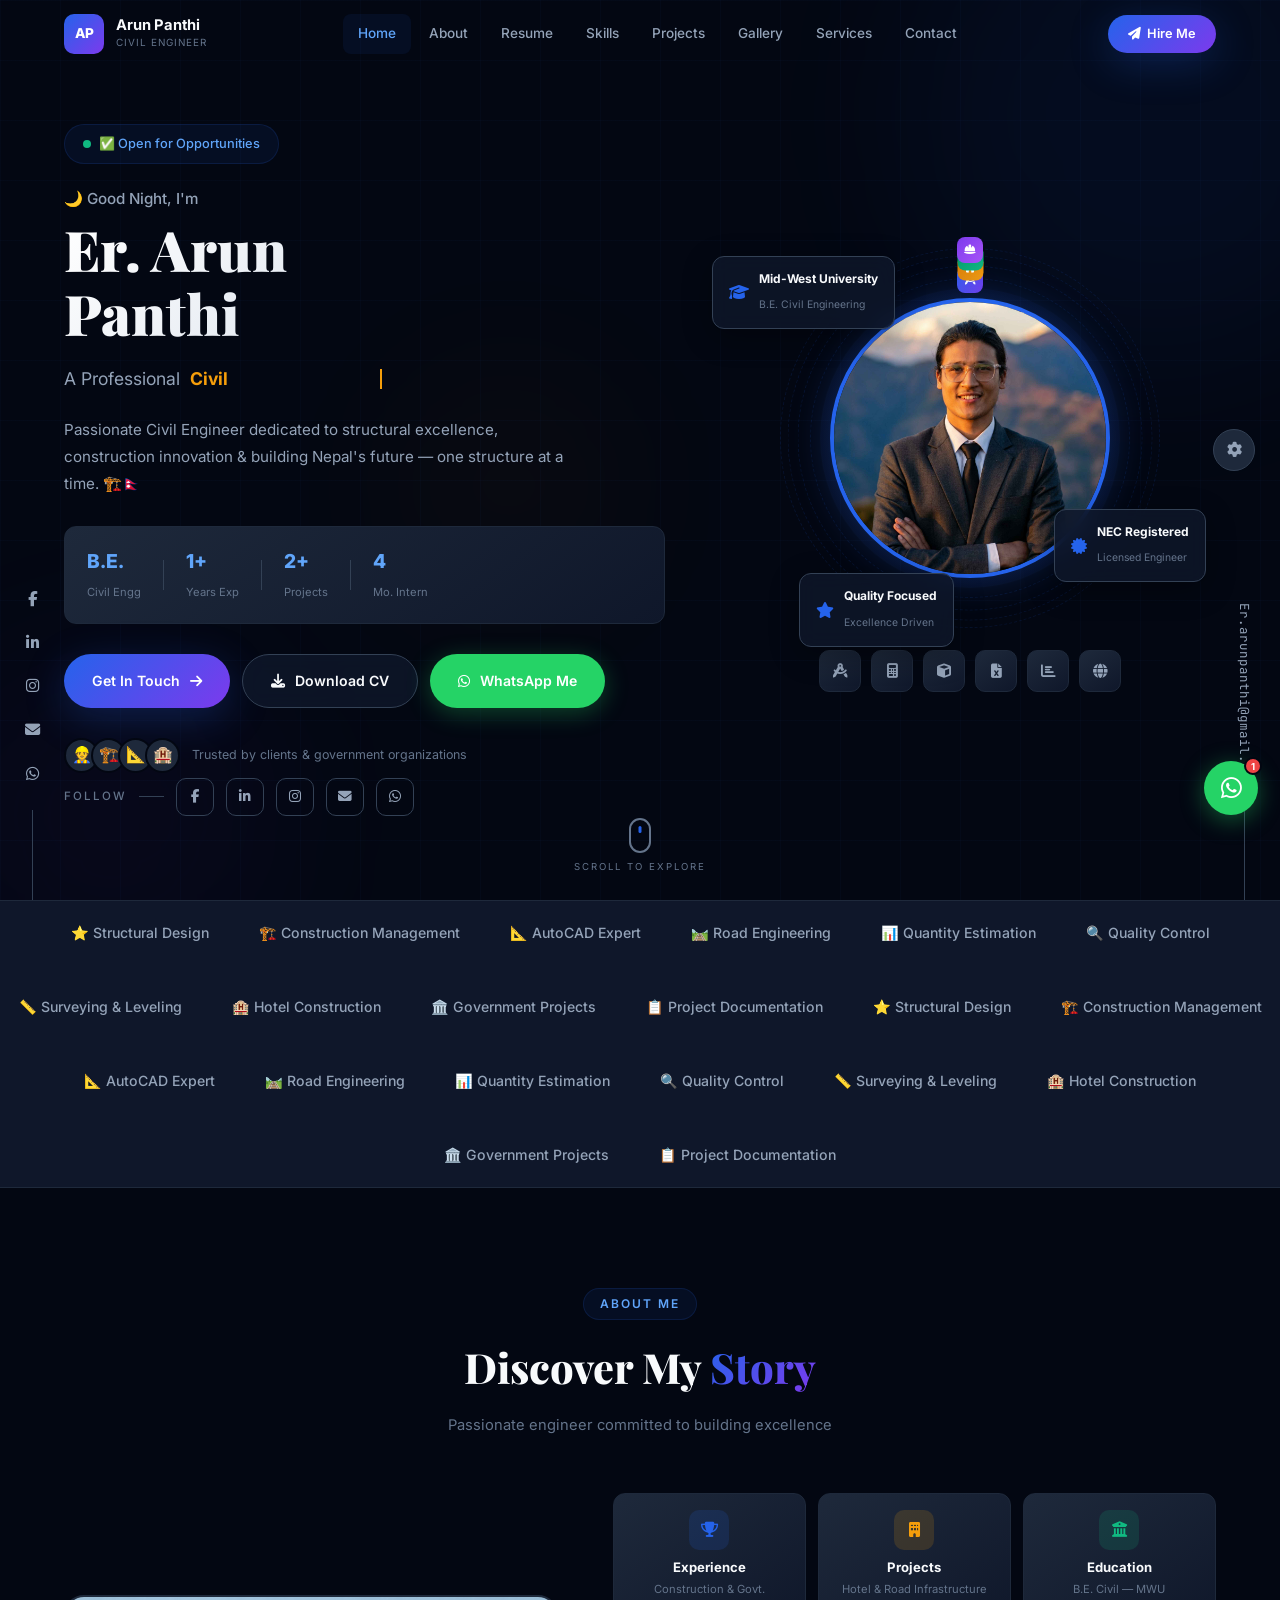
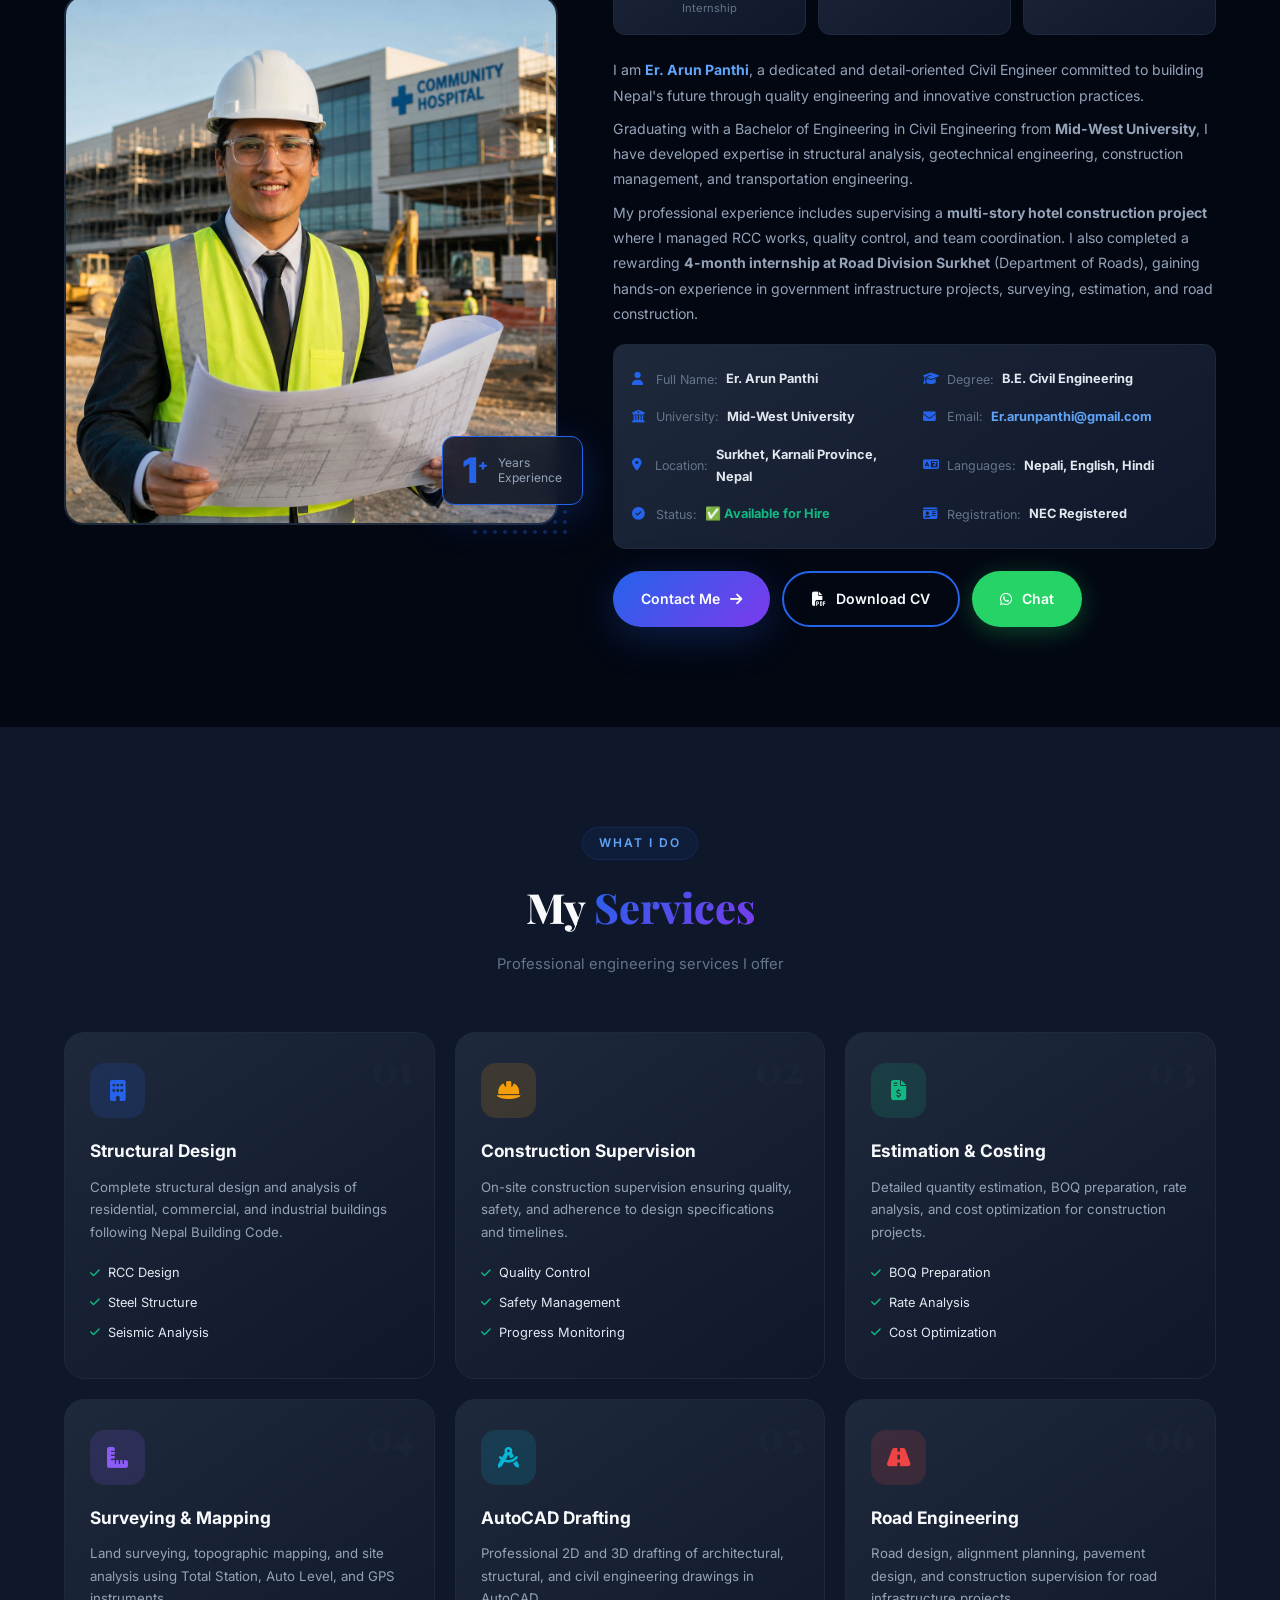
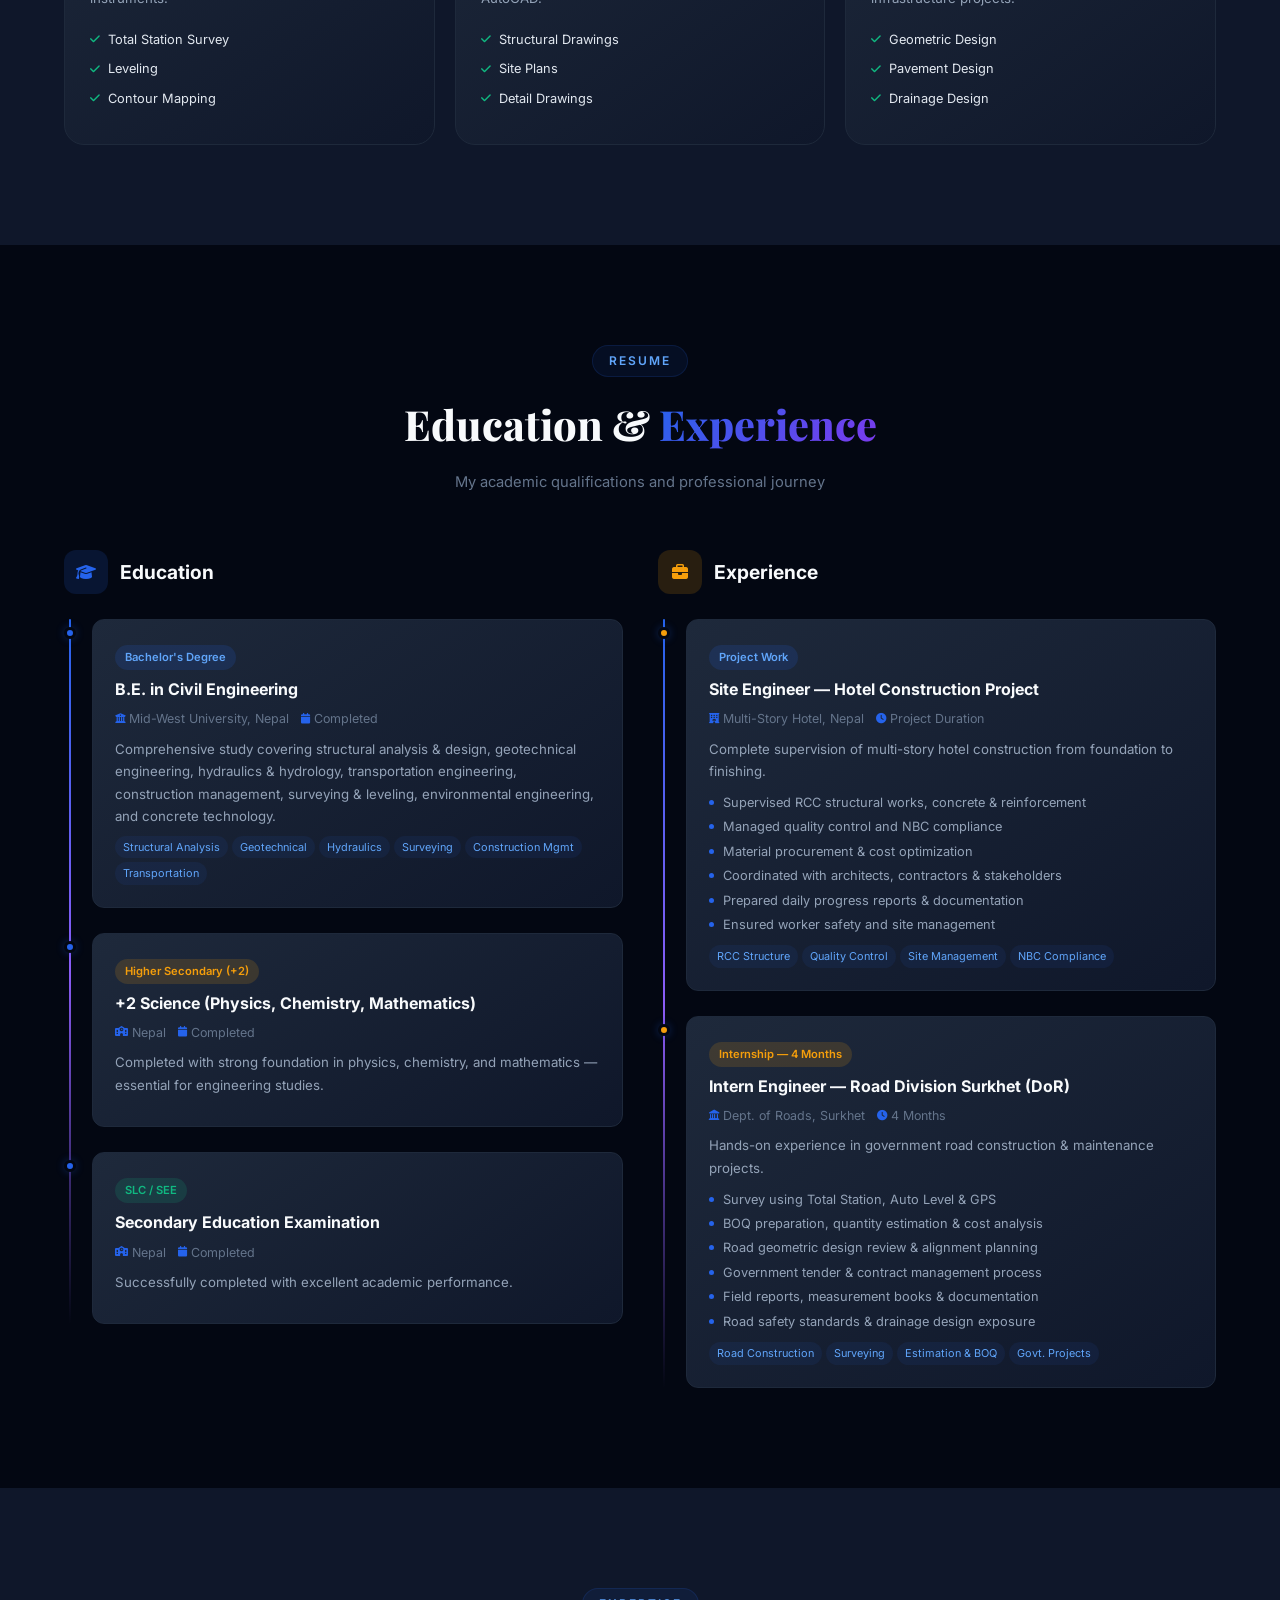
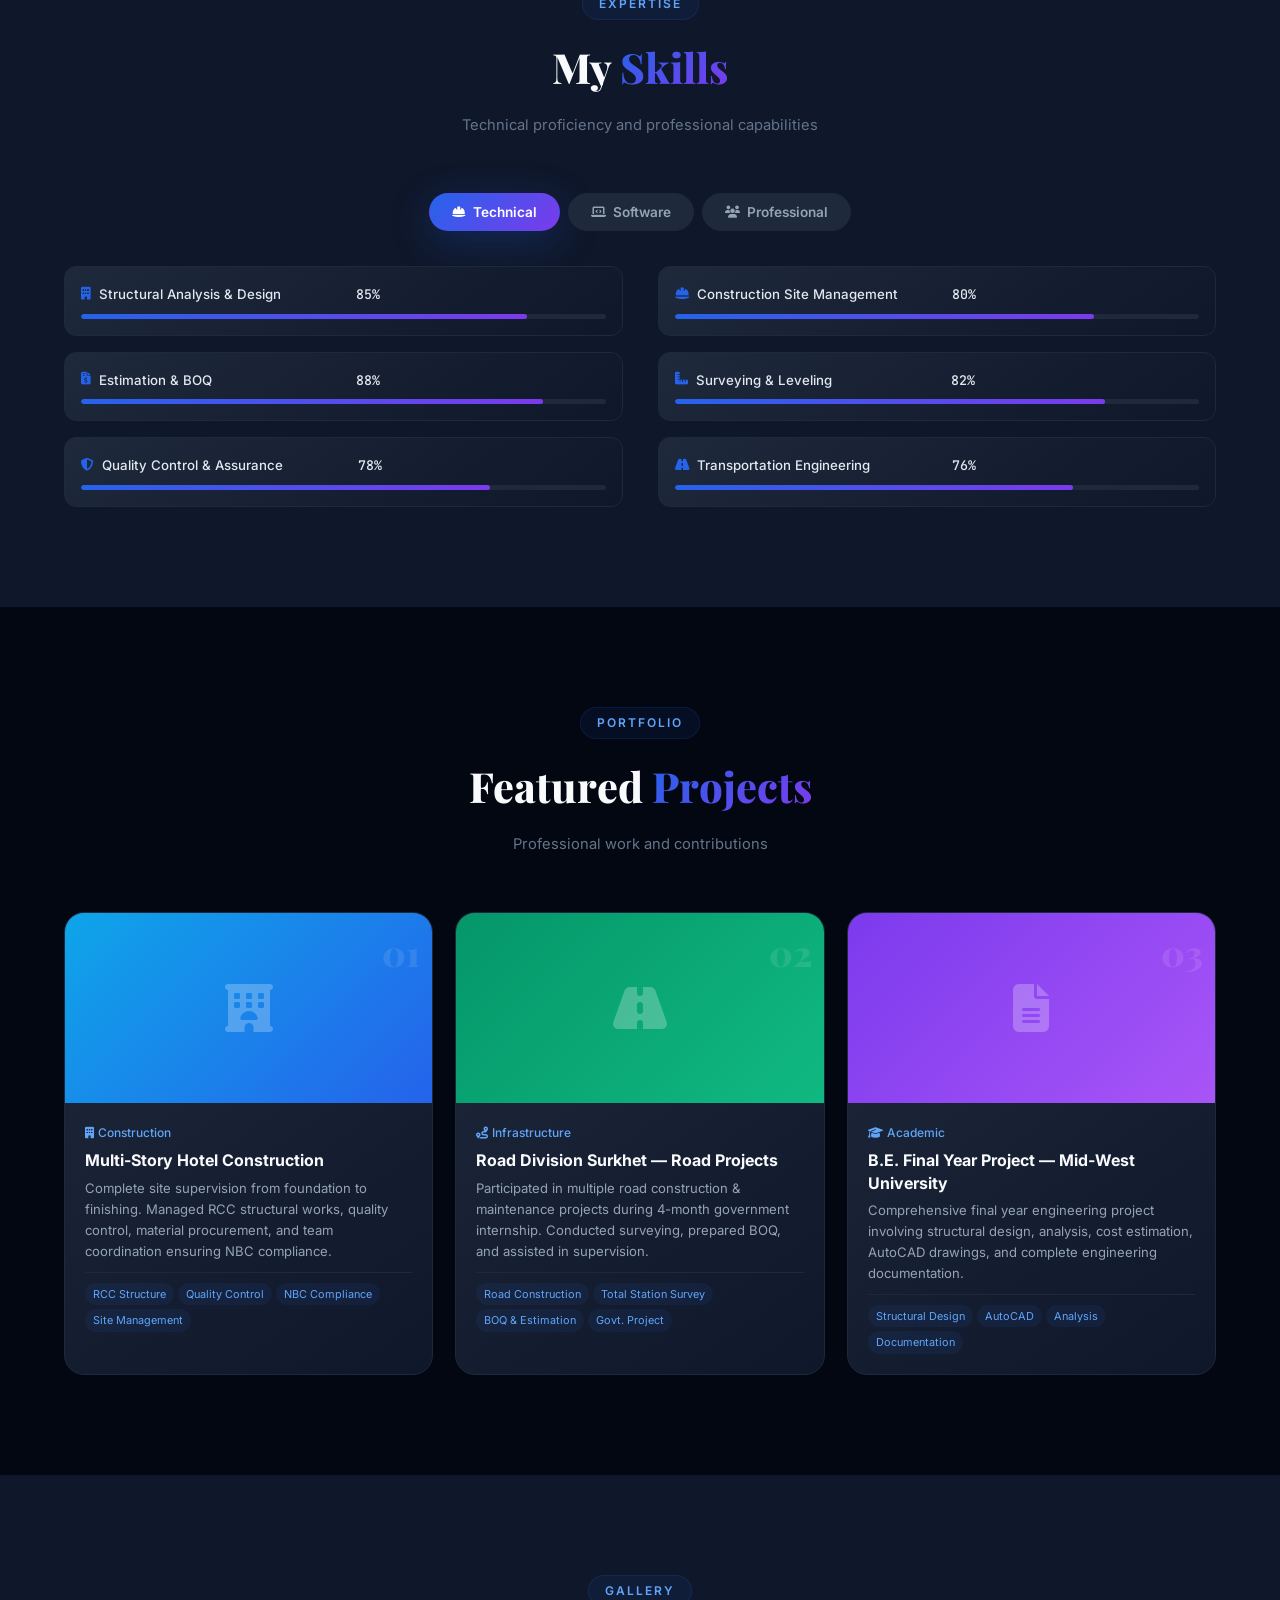
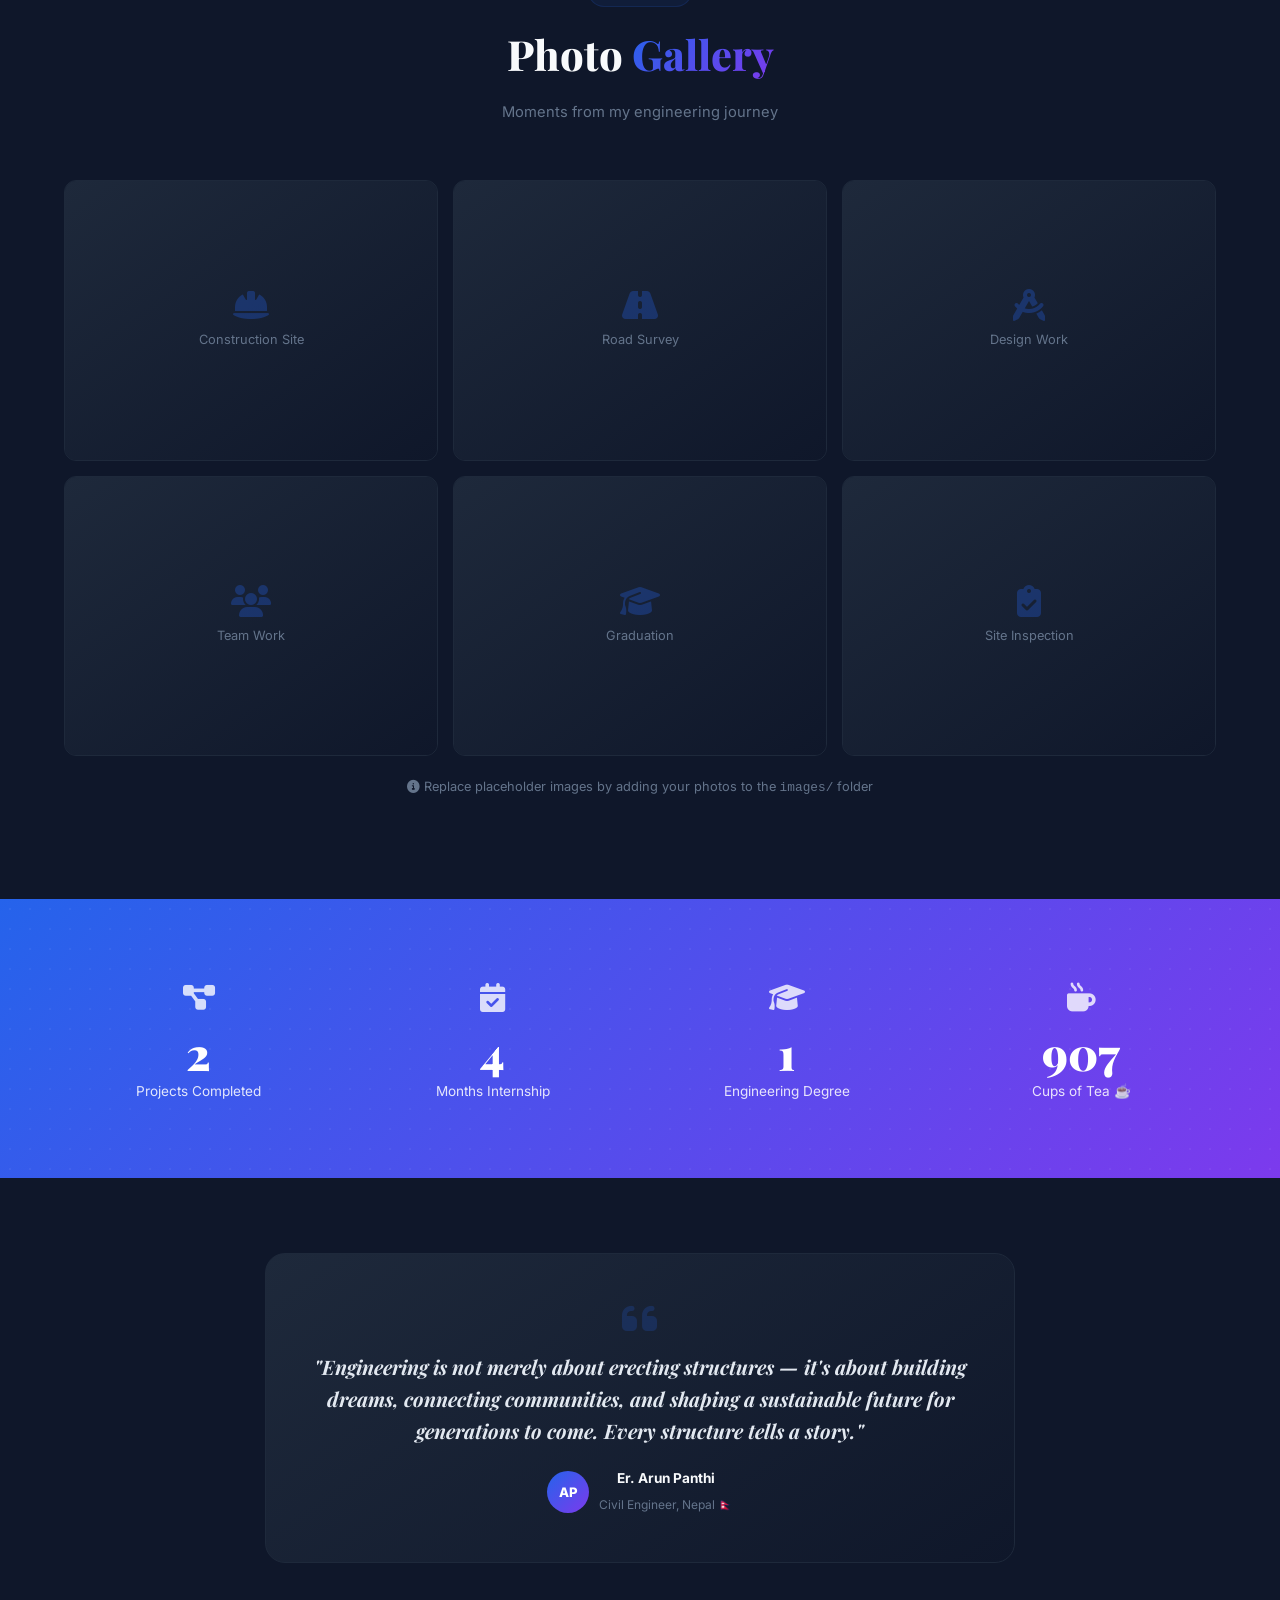
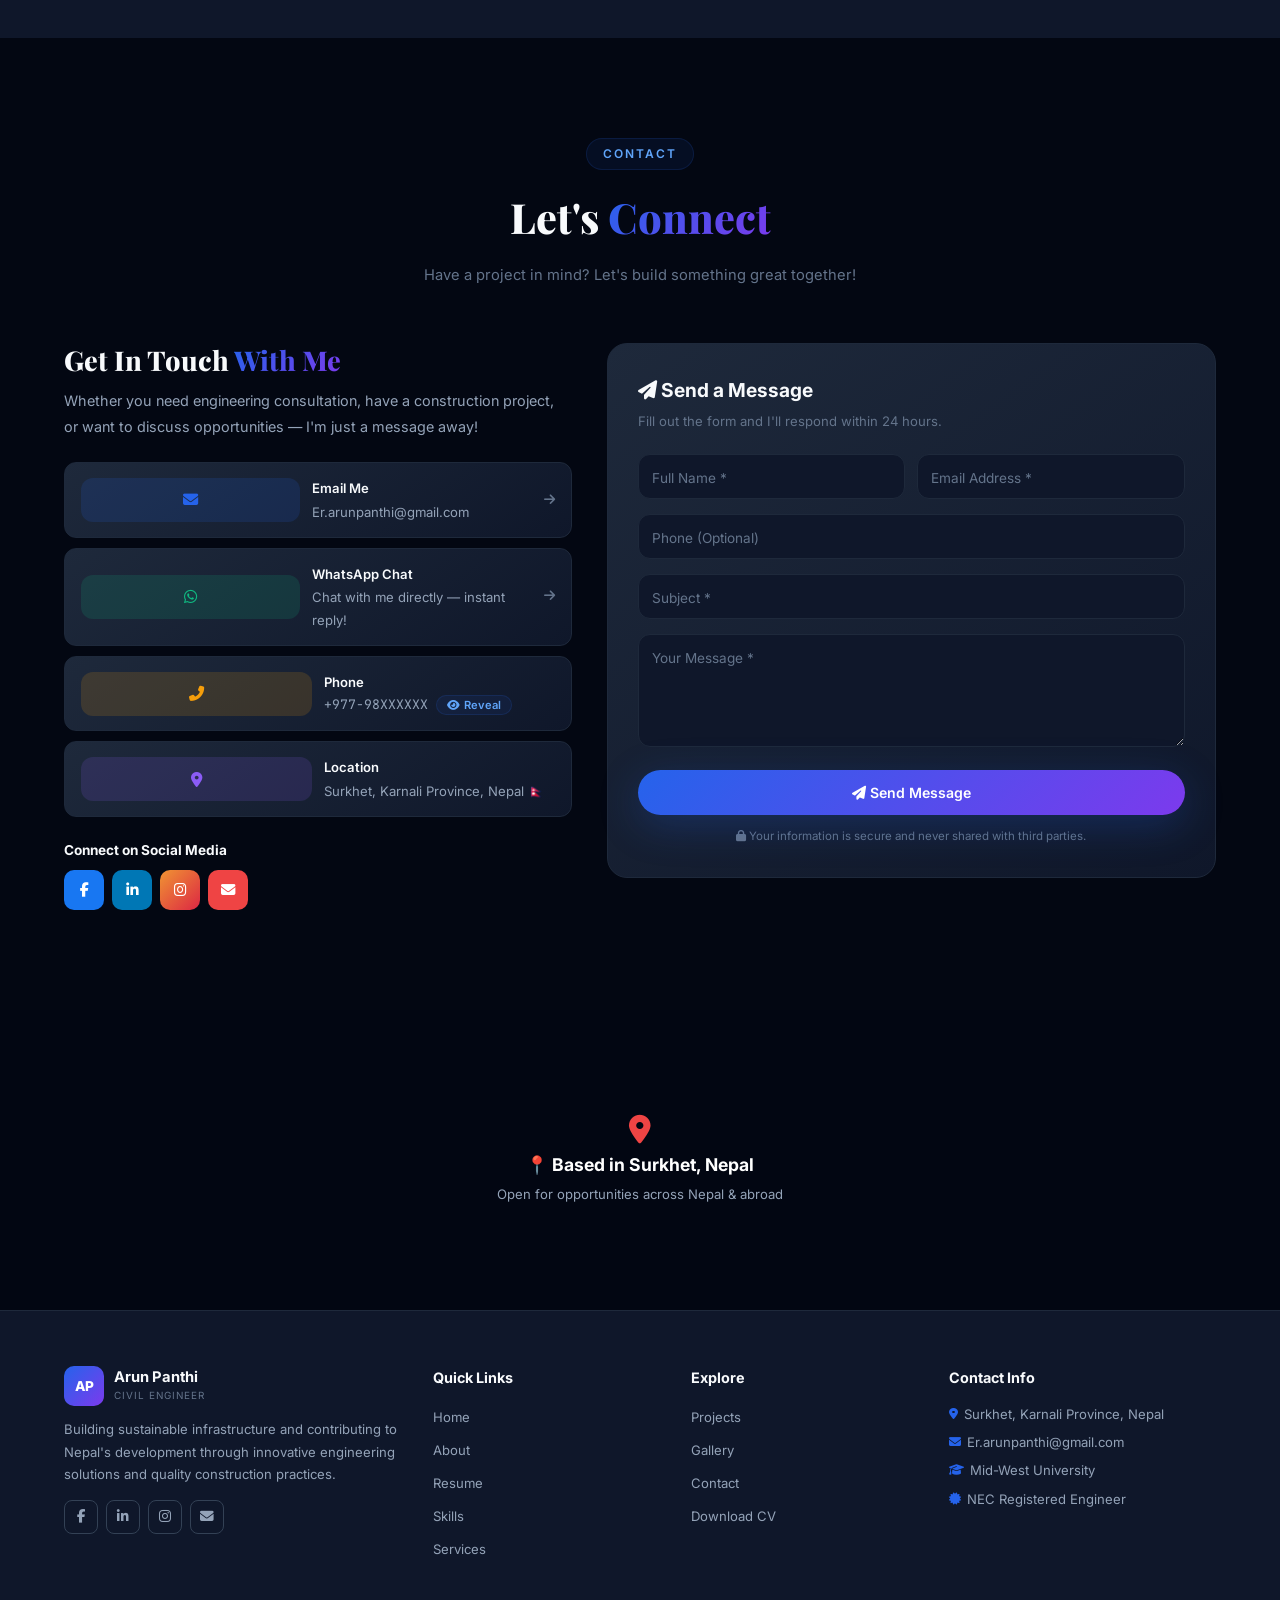
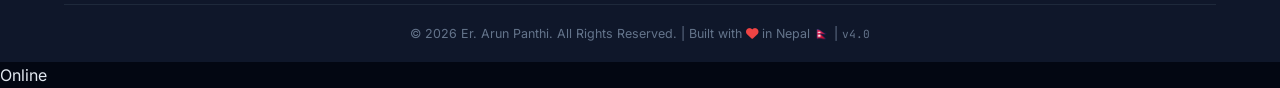
==== commit e4867a22: "Remove decorative animations for a cleaner professional portfolio. Disable looping motion, AOS, cust" ====
--- a/index.html
+++ b/index.html
@@ -56,7 +56,6 @@
     <link rel="stylesheet" href="https://cdnjs.cloudflare.com/ajax/libs/font-awesome/6.5.1/css/all.min.css" integrity="sha512-DTOQO9RWCH3ppGqcWaEA1BIZOC6xxalwEsw9c2QQeAIftl+Vegovlnee1c9QX4TctnWMn13TZye+giMm8e2LwA==" crossorigin="anonymous">
 
     <!-- ===== AOS ===== -->
-    <link href="https://unpkg.com/aos@2.3.1/dist/aos.css" rel="stylesheet">
 
     <!-- ===== MAIN CSS ===== -->
     <link rel="stylesheet" href="styles.css">
@@ -113,8 +112,6 @@
     </div>
 
     <!-- ============================== CUSTOM CURSOR ============================== -->
-    <div class="cursor-dot" id="cursorDot" aria-hidden="true"></div>
-    <div class="cursor-ring" id="cursorRing" aria-hidden="true"></div>
 
     <!-- ============================== SIDE SOCIAL BAR (Left) ============================== -->
     <aside class="side-social" aria-label="Social media links">
@@ -269,7 +266,6 @@
 
         <!-- ==================== HERO ==================== -->
         <section class="hero" id="home" aria-label="Hero introduction">
-            <canvas class="hero-canvas" id="heroCanvas" aria-hidden="true"></canvas>
             <div class="hero-grid-bg" aria-hidden="true"></div>
             <div class="hero-gradient-orbs" aria-hidden="true">
                 <div class="orb orb-1"></div>
@@ -279,7 +275,7 @@
 
             <div class="hero-container container">
                 <!-- Hero Left Content -->
-                <div class="hero-content" data-aos="fade-right" data-aos-duration="1200">
+                <div class="hero-content">
                     <div class="hero-badge" data-hover>
                         <span class="badge-pulse" aria-hidden="true"></span>
                         <span>✅ Open for Opportunities</span>
@@ -329,7 +325,7 @@
 
                     <!-- CTA Buttons -->
                     <div class="hero-cta">
-                        <a href="#contact" class="btn btn-primary glow-btn" data-hover>
+                        <a href="#contact" class="btn btn-primary" data-hover>
                             <span>Get In Touch</span>
                             <i class="fas fa-arrow-right" aria-hidden="true"></i>
                         </a>
@@ -367,7 +363,7 @@
                 </div>
 
                 <!-- Hero Right Visual -->
-                <div class="hero-visual" data-aos="fade-left" data-aos-duration="1200" data-aos-delay="300">
+                <div class="hero-visual">
                     <div class="hero-img-box">
                         <div class="hero-photo-frame">
                             <img src="images/profile.jpg" 
@@ -455,7 +451,7 @@
         <!-- ==================== ABOUT ==================== -->
         <section class="section about" id="about" aria-label="About Er. Arun Panthi">
             <div class="container">
-                <div class="section-head" data-aos="fade-up">
+                <div class="section-head">
                     <div class="section-badge">About Me</div>
                     <h2 class="section-title">Discover My <span class="gtext">Story</span></h2>
                     <p class="section-sub">Passionate engineer committed to building excellence</p>
@@ -463,7 +459,7 @@
 
                 <div class="about-grid">
                     <!-- Image Side -->
-                    <div class="about-img-side" data-aos="fade-right" data-aos-duration="1000">
+                    <div class="about-img-side">
                         <div class="about-img-wrap">
                             <img src="images/about.jpg" 
                                  alt="Er. Arun Panthi working at a construction site in Nepal" 
@@ -485,7 +481,7 @@
                     </div>
 
                     <!-- Info Side -->
-                    <div class="about-info-side" data-aos="fade-left" data-aos-duration="1000">
+                    <div class="about-info-side">
                         <!-- Mini Stats Cards -->
                         <div class="about-mini-cards">
                             <div class="mcard" data-hover>
@@ -595,14 +591,14 @@
         <!-- ==================== SERVICES (NEW SECTION) ==================== -->
         <section class="section services" id="services" aria-label="Engineering services">
             <div class="container">
-                <div class="section-head" data-aos="fade-up">
+                <div class="section-head">
                     <div class="section-badge">What I Do</div>
                     <h2 class="section-title">My <span class="gtext">Services</span></h2>
                     <p class="section-sub">Professional engineering services I offer</p>
                 </div>
 
                 <div class="services-grid">
-                    <div class="service-card" data-aos="fade-up" data-aos-delay="100" data-hover>
+                    <div class="service-card" data-hover>
                         <div class="service-icon"><i class="fas fa-building"></i></div>
                         <div class="service-num">01</div>
                         <h3>Structural Design</h3>
@@ -614,7 +610,7 @@
                         </ul>
                     </div>
 
-                    <div class="service-card" data-aos="fade-up" data-aos-delay="200" data-hover>
+                    <div class="service-card" data-hover>
                         <div class="service-icon orange"><i class="fas fa-helmet-safety"></i></div>
                         <div class="service-num">02</div>
                         <h3>Construction Supervision</h3>
@@ -626,7 +622,7 @@
                         </ul>
                     </div>
 
-                    <div class="service-card" data-aos="fade-up" data-aos-delay="300" data-hover>
+                    <div class="service-card" data-hover>
                         <div class="service-icon green"><i class="fas fa-file-invoice-dollar"></i></div>
                         <div class="service-num">03</div>
                         <h3>Estimation & Costing</h3>
@@ -638,7 +634,7 @@
                         </ul>
                     </div>
 
-                    <div class="service-card" data-aos="fade-up" data-aos-delay="400" data-hover>
+                    <div class="service-card" data-hover>
                         <div class="service-icon purple"><i class="fas fa-ruler-combined"></i></div>
                         <div class="service-num">04</div>
                         <h3>Surveying & Mapping</h3>
@@ -650,7 +646,7 @@
                         </ul>
                     </div>
 
-                    <div class="service-card" data-aos="fade-up" data-aos-delay="500" data-hover>
+                    <div class="service-card" data-hover>
                         <div class="service-icon cyan"><i class="fas fa-drafting-compass"></i></div>
                         <div class="service-num">05</div>
                         <h3>AutoCAD Drafting</h3>
@@ -662,7 +658,7 @@
                         </ul>
                     </div>
 
-                    <div class="service-card" data-aos="fade-up" data-aos-delay="600" data-hover>
+                    <div class="service-card" data-hover>
                         <div class="service-icon red"><i class="fas fa-road"></i></div>
                         <div class="service-num">06</div>
                         <h3>Road Engineering</h3>
@@ -680,7 +676,7 @@
         <!-- ==================== RESUME ==================== -->
         <section class="section resume" id="resume" aria-label="Education and experience">
             <div class="container">
-                <div class="section-head" data-aos="fade-up">
+                <div class="section-head">
                     <div class="section-badge">Resume</div>
                     <h2 class="section-title">Education & <span class="gtext">Experience</span></h2>
                     <p class="section-sub">My academic qualifications and professional journey</p>
@@ -688,7 +684,7 @@
 
                 <div class="resume-grid">
                     <!-- Education -->
-                    <div class="resume-col" data-aos="fade-right">
+                    <div class="resume-col">
                         <div class="rcol-head">
                             <div class="rcol-icon"><i class="fas fa-graduation-cap" aria-hidden="true"></i></div>
                             <h3>Education</h3>
@@ -744,7 +740,7 @@
                     </div>
 
                     <!-- Experience -->
-                    <div class="resume-col" data-aos="fade-left">
+                    <div class="resume-col">
                         <div class="rcol-head">
                             <div class="rcol-icon o"><i class="fas fa-briefcase" aria-hidden="true"></i></div>
                             <h3>Experience</h3>
@@ -812,19 +808,19 @@
         <!-- ==================== SKILLS ==================== -->
         <section class="section skills" id="skills" aria-label="Technical skills and expertise">
             <div class="container">
-                <div class="section-head" data-aos="fade-up">
+                <div class="section-head">
                     <div class="section-badge">Expertise</div>
                     <h2 class="section-title">My <span class="gtext">Skills</span></h2>
                     <p class="section-sub">Technical proficiency and professional capabilities</p>
                 </div>
 
-                <div class="skill-tabs" data-aos="fade-up" role="tablist">
+                <div class="skill-tabs" role="tablist">
                     <button class="stab active" data-tab="tech" role="tab" aria-selected="true" data-hover><i class="fas fa-hard-hat" aria-hidden="true"></i> Technical</button>
                     <button class="stab" data-tab="soft" role="tab" aria-selected="false" data-hover><i class="fas fa-laptop-code" aria-hidden="true"></i> Software</button>
                     <button class="stab" data-tab="pro" role="tab" aria-selected="false" data-hover><i class="fas fa-users" aria-hidden="true"></i> Professional</button>
                 </div>
 
-                <div class="skill-panel active" id="tab-tech" role="tabpanel" data-aos="fade-up">
+                <div class="skill-panel active" id="tab-tech" role="tabpanel">
                     <div class="skill-bars-grid">
                         <div class="sbar" data-hover><div class="sbar-top"><i class="fas fa-building" aria-hidden="true"></i><span>Structural Analysis & Design</span><span class="sbar-pct">85%</span></div><div class="sbar-track"><div class="sbar-fill" data-w="85"></div></div></div>
                         <div class="sbar" data-hover><div class="sbar-top"><i class="fas fa-helmet-safety" aria-hidden="true"></i><span>Construction Site Management</span><span class="sbar-pct">80%</span></div><div class="sbar-track"><div class="sbar-fill" data-w="80"></div></div></div>
@@ -868,14 +864,14 @@
         <!-- ==================== PROJECTS ==================== -->
         <section class="section projects" id="projects" aria-label="Featured projects">
             <div class="container">
-                <div class="section-head" data-aos="fade-up">
+                <div class="section-head">
                     <div class="section-badge">Portfolio</div>
                     <h2 class="section-title">Featured <span class="gtext">Projects</span></h2>
                     <p class="section-sub">Professional work and contributions</p>
                 </div>
 
                 <div class="proj-grid">
-                    <article class="proj-card" data-aos="fade-up" data-aos-delay="100" data-hover>
+                    <article class="proj-card" data-hover>
                         <div class="proj-img">
                             <div class="proj-bg blue"><i class="fas fa-hotel" aria-hidden="true"></i></div>
                             <span class="proj-num" aria-hidden="true">01</span>
@@ -890,7 +886,7 @@
                         </div>
                     </article>
 
-                    <article class="proj-card" data-aos="fade-up" data-aos-delay="200" data-hover>
+                    <article class="proj-card" data-hover>
                         <div class="proj-img">
                             <div class="proj-bg green"><i class="fas fa-road" aria-hidden="true"></i></div>
                             <span class="proj-num" aria-hidden="true">02</span>
@@ -905,7 +901,7 @@
                         </div>
                     </article>
 
-                    <article class="proj-card" data-aos="fade-up" data-aos-delay="300" data-hover>
+                    <article class="proj-card" data-hover>
                         <div class="proj-img">
                             <div class="proj-bg purple"><i class="fas fa-file-alt" aria-hidden="true"></i></div>
                             <span class="proj-num" aria-hidden="true">03</span>
@@ -926,13 +922,13 @@
         <!-- ==================== GALLERY ==================== -->
         <section class="section gallery" id="gallery" aria-label="Photo gallery">
             <div class="container">
-                <div class="section-head" data-aos="fade-up">
+                <div class="section-head">
                     <div class="section-badge">Gallery</div>
                     <h2 class="section-title">Photo <span class="gtext">Gallery</span></h2>
                     <p class="section-sub">Moments from my engineering journey</p>
                 </div>
 
-                <div class="gallery-grid" data-aos="fade-up">
+                <div class="gallery-grid">
                     <div class="gal-item" data-hover tabindex="0" role="button" aria-label="Construction site photo">
                         <div class="gal-placeholder"><i class="fas fa-hard-hat" aria-hidden="true"></i><span>Construction Site</span></div>
                     </div>
@@ -963,22 +959,22 @@
             <div class="counter-bg" aria-hidden="true"></div>
             <div class="container">
                 <div class="counter-grid">
-                    <div class="cnt" data-aos="zoom-in" data-aos-delay="100">
+                    <div class="cnt">
                         <div class="cnt-icon" aria-hidden="true"><i class="fas fa-project-diagram"></i></div>
                         <div class="cnt-num" data-target="2" aria-label="2 projects completed">0</div>
                         <div class="cnt-label">Projects Completed</div>
                     </div>
-                    <div class="cnt" data-aos="zoom-in" data-aos-delay="200">
+                    <div class="cnt">
                         <div class="cnt-icon" aria-hidden="true"><i class="fas fa-calendar-check"></i></div>
                         <div class="cnt-num" data-target="4" aria-label="4 months internship">0</div>
                         <div class="cnt-label">Months Internship</div>
                     </div>
-                    <div class="cnt" data-aos="zoom-in" data-aos-delay="300">
+                    <div class="cnt">
                         <div class="cnt-icon" aria-hidden="true"><i class="fas fa-graduation-cap"></i></div>
                         <div class="cnt-num" data-target="1" aria-label="1 engineering degree">0</div>
                         <div class="cnt-label">Engineering Degree</div>
                     </div>
-                    <div class="cnt" data-aos="zoom-in" data-aos-delay="400">
+                    <div class="cnt">
                         <div class="cnt-icon" aria-hidden="true"><i class="fas fa-mug-hot"></i></div>
                         <div class="cnt-num" data-target="999" aria-label="999 cups of tea">0</div>
                         <div class="cnt-label">Cups of Tea ☕</div>
@@ -990,7 +986,7 @@
         <!-- ==================== PHILOSOPHY / QUOTE ==================== -->
         <section class="section quote-sec" aria-label="Personal philosophy">
             <div class="container">
-                <div class="quote-card" data-aos="fade-up" data-hover>
+                <div class="quote-card" data-hover>
                     <i class="fas fa-quote-left quote-icon" aria-hidden="true"></i>
                     <blockquote cite="Er. Arun Panthi">
                         "Engineering is not merely about erecting structures — it's about building 
@@ -1011,7 +1007,7 @@
         <!-- ==================== CONTACT ==================== -->
         <section class="section contact" id="contact" aria-label="Contact information and form">
             <div class="container">
-                <div class="section-head" data-aos="fade-up">
+                <div class="section-head">
                     <div class="section-badge">Contact</div>
                     <h2 class="section-title">Let's <span class="gtext">Connect</span></h2>
                     <p class="section-sub">Have a project in mind? Let's build something great together!</p>
@@ -1019,7 +1015,7 @@
 
                 <div class="contact-grid">
                     <!-- Contact Info -->
-                    <div class="contact-info" data-aos="fade-right">
+                    <div class="contact-info">
                         <h3>Get In Touch <span class="gtext">With Me</span></h3>
                         <p>Whether you need engineering consultation, have a construction project, 
                            or want to discuss opportunities — I'm just a message away!</p>
@@ -1078,7 +1074,7 @@
                     </div>
 
                     <!-- Contact Form -->
-                    <div class="contact-form-side" data-aos="fade-left">
+                    <div class="contact-form-side">
                         <div class="form-card">
                             <h3><i class="fas fa-paper-plane" aria-hidden="true"></i> Send a Message</h3>
                             <p>Fill out the form and I'll respond within 24 hours.</p>
@@ -1259,7 +1255,6 @@
     <div class="toast-container" id="toastContainer" aria-live="polite" aria-atomic="true"></div>
 
     <!-- ============================== SCRIPTS ============================== -->
-    <script src="https://unpkg.com/aos@2.3.1/dist/aos.js"></script>
     <script src="script.js"></script>
 </body>
 </html>
--- a/styles.css
+++ b/styles.css
@@ -0,0 +1,693 @@
+/* ================================================================
+   Er. Arun Panthi — ULTIMATE ELITE PORTFOLIO
+   300+ Features | Professional Dark Theme
+   ================================================================ */
+
+:root {
+    --p: #2563eb; --pd: #1d4ed8; --pl: #60a5fa;
+    --p10: rgba(37,99,235,.08); --p15: rgba(37,99,235,.15); --p25: rgba(37,99,235,.25);
+    --orange: #f59e0b; --green: #10b981; --purple: #8b5cf6; --red: #ef4444; --cyan: #06b6d4;
+    --bg: #030712; --bg2: #0f172a; --bg3: #1e293b; --bg3h: #253347; --bginp: #0f172a;
+    --glass: rgba(15,23,42,.85);
+    --tw: #f8fafc; --tl: #e2e8f0; --tg: #94a3b8; --tm: #64748b;
+    --b: #1e293b; --bl: #334155;
+    --gp: linear-gradient(135deg,#2563eb,#7c3aed);
+    --gb: linear-gradient(135deg,#0ea5e9,#2563eb);
+    --gg: linear-gradient(135deg,#059669,#10b981);
+    --go: linear-gradient(135deg,#d97706,#f59e0b);
+    --gpur: linear-gradient(135deg,#7c3aed,#a855f7);
+    --gc: linear-gradient(145deg,#1e293b,#0f172a);
+    --sp: 0 10px 40px rgba(37,99,235,.25);
+    --r: 12px; --rl: 20px;
+    --f: 'Inter','Space Grotesk',-apple-system,sans-serif;
+    --fh: 'Playfair Display',Georgia,serif;
+    --fm: 'JetBrains Mono',monospace;
+    --ease: cubic-bezier(.4,0,.2,1);
+    --t: all .3s var(--ease);
+}
+[data-theme="light"]{
+    --bg:#f8fafc;--bg2:#fff;--bg3:#f1f5f9;--bg3h:#e2e8f0;--bginp:#fff;
+    --glass:rgba(255,255,255,.9);--tw:#0f172a;--tl:#1e293b;--tg:#475569;--tm:#64748b;
+    --b:#e2e8f0;--bl:#cbd5e1;--gc:linear-gradient(145deg,#f1f5f9,#fff);
+}
+*,*::before,*::after{margin:0;padding:0;box-sizing:border-box}
+html{scroll-behavior:smooth;scroll-padding-top:80px}
+body{font-family:var(--f);background:var(--bg);color:var(--tl);line-height:1.7;overflow-x:hidden;-webkit-font-smoothing:antialiased}
+::selection{background:var(--p);color:#fff}
+a{text-decoration:none;color:inherit;transition:var(--t)}
+ul{list-style:none}img{max-width:100%;display:block}
+button{cursor:pointer;border:none;outline:none;font-family:var(--f);background:none}
+.container{max-width:1200px;margin:0 auto;padding:0 24px}
+
+/* PRELOADER */
+.preloader{position:fixed;inset:0;background:var(--bg);display:flex;align-items:center;justify-content:center;z-index:100000;transition:opacity .6s,visibility .6s}
+.preloader.done{opacity:0;visibility:hidden;pointer-events:none}
+.preloader-inner{text-align:center}
+.preloader-logo{position:relative;width:100px;height:100px;margin:0 auto 25px}
+.preloader-ring{width:100%;height:100%;transform:rotate(-90deg)}
+.ring-bg{fill:none;stroke:var(--b);stroke-width:2}
+.ring-fill{fill:none;stroke:var(--p);stroke-width:3;stroke-dasharray:339;stroke-dashoffset:339;stroke-linecap:round;animation:ringDraw 2s ease forwards}
+@keyframes ringDraw{to{stroke-dashoffset:0}}
+.preloader-initials{position:absolute;top:50%;left:50%;transform:translate(-50%,-50%);font-size:2rem;font-weight:900;background:var(--gp);-webkit-background-clip:text;-webkit-text-fill-color:transparent;background-clip:text}
+.preloader-name{display:flex;justify-content:center;gap:2px;margin-bottom:20px}
+.preloader-name span{display:inline-block;font-size:1.2rem;font-weight:700;color:var(--tw);opacity:0;transform:translateY(20px);animation:nameReveal .4s ease forwards}
+.preloader-name span:nth-child(1){animation-delay:.1s}.preloader-name span:nth-child(2){animation-delay:.14s}
+.preloader-name span:nth-child(3){animation-delay:.18s}.preloader-name span:nth-child(4){animation-delay:.2s}
+.preloader-name span:nth-child(5){animation-delay:.26s}.preloader-name span:nth-child(6){animation-delay:.3s}
+.preloader-name span:nth-child(7){animation-delay:.34s}.preloader-name span:nth-child(8){animation-delay:.38s}
+.preloader-name span:nth-child(9){animation-delay:.4s}.preloader-name span:nth-child(10){animation-delay:.48s}
+.preloader-name span:nth-child(11){animation-delay:.52s}.preloader-name span:nth-child(12){animation-delay:.56s}
+.preloader-name span:nth-child(13){animation-delay:.6s}.preloader-name span:nth-child(14){animation-delay:.64s}
+.preloader-name span:nth-child(15){animation-delay:.68s}
+@keyframes nameReveal{to{opacity:1;transform:translateY(0)}}
+.preloader-bar{width:220px;height:3px;background:var(--b);border-radius:10px;margin:0 auto 10px;overflow:hidden}
+.preloader-fill{height:100%;background:var(--gp);border-radius:10px;animation:loadFill 2s ease forwards}
+@keyframes loadFill{from{width:0}to{width:100%}}
+.preloader-percent{font-family:var(--fm);font-size:.9rem;color:var(--pl);font-weight:600;margin-bottom:8px}
+.preloader-status{color:var(--tm);font-size:.75rem;letter-spacing:2px;text-transform:uppercase}
+.dots::after{content:'';animation:dots 1.5s infinite}
+@keyframes dots{0%{content:''}33%{content:'.'}66%{content:'..'}100%{content:'...'}}
+
+/* CURSOR */
+.cursor-dot,.cursor-ring{display:none!important}
+
+/* SIDE BARS */
+.side-social{position:fixed;left:25px;bottom:0;z-index:996;display:flex;flex-direction:column;align-items:center;gap:18px}
+.side-social a{color:var(--tg);font-size:.95rem;transition:var(--t);position:relative}
+.side-social a:hover{color:var(--p)}
+.side-social a[data-tip]:hover::after{content:attr(data-tip);position:absolute;left:35px;top:50%;transform:translateY(-50%);background:var(--bg3);color:var(--tw);padding:4px 10px;border-radius:6px;font-size:.7rem;white-space:nowrap;border:1px solid var(--bl)}
+.side-social-line{width:1px;height:90px;background:var(--bl);margin-top:5px}
+.side-email{position:fixed;right:25px;bottom:0;z-index:996;display:flex;flex-direction:column;align-items:center;gap:18px}
+.side-email a{writing-mode:vertical-rl;font-size:.78rem;color:var(--tg);letter-spacing:1px;transition:var(--t);font-family:var(--fm)}
+.side-email a:hover{color:var(--p)}
+.side-email-line{width:1px;height:90px;background:var(--bl);margin-top:5px}
+@media(max-width:1024px){.side-social,.side-email{display:none}}
+
+/* SETTINGS */
+.settings-panel{position:fixed;right:25px;top:50%;transform:translateY(-50%);z-index:998}
+.settings-toggle{width:42px;height:42px;border-radius:50%;background:var(--bg3);border:1px solid var(--bl);display:flex;align-items:center;justify-content:center;color:var(--tg);font-size:.95rem;transition:var(--t)}
+.settings-toggle:hover{border-color:var(--p);color:var(--p)}
+.settings-menu{position:absolute;right:55px;top:50%;transform:translateY(-50%) scale(.9);opacity:0;visibility:hidden;background:var(--bg3);border:1px solid var(--bl);border-radius:var(--r);padding:20px;width:220px;transition:var(--t);box-shadow:0 20px 60px rgba(0,0,0,.4)}
+.settings-menu.open{transform:translateY(-50%) scale(1);opacity:1;visibility:visible}
+.settings-menu h4{font-size:.9rem;color:var(--tw);margin-bottom:15px;padding-bottom:10px;border-bottom:1px solid var(--b)}
+.setting-item{display:flex;justify-content:space-between;align-items:center;margin-bottom:12px}
+.setting-item span{font-size:.82rem;color:var(--tg)}
+.theme-switch{display:flex;gap:5px}
+.theme-btn{width:32px;height:32px;border-radius:8px;background:var(--bg);border:1px solid var(--b);display:flex;align-items:center;justify-content:center;color:var(--tg);font-size:.8rem;transition:var(--t)}
+.theme-btn.active{background:var(--p);border-color:var(--p);color:#fff}
+.toggle-switch{position:relative;width:40px;height:22px}
+.toggle-switch input{opacity:0;width:0;height:0}
+.toggle-slider{position:absolute;inset:0;background:var(--b);border-radius:22px;transition:var(--t);cursor:pointer}
+.toggle-slider::before{content:'';position:absolute;left:3px;top:3px;width:16px;height:16px;border-radius:50%;background:#fff;transition:var(--t)}
+.toggle-switch input:checked+.toggle-slider{background:var(--p)}
+.toggle-switch input:checked+.toggle-slider::before{transform:translateX(18px)}
+@media(max-width:768px){.settings-panel{right:12px;top:auto;bottom:280px;transform:none}.settings-toggle{width:36px;height:36px;font-size:.8rem}}
+
+/* BUTTONS */
+.btn{display:inline-flex;align-items:center;gap:10px;padding:14px 28px;border-radius:50px;font-size:.88rem;font-weight:600;transition:var(--t);position:relative;overflow:hidden;cursor:pointer}
+.btn-primary{background:var(--gp);color:#fff;box-shadow:var(--sp)}
+.btn-primary:hover{box-shadow:0 8px 24px rgba(37,99,235,.35)}
+.glow-btn{box-shadow:0 5px 25px rgba(37,99,235,.3)}
+.btn-glass{background:var(--glass);backdrop-filter:blur(10px);color:var(--tw);border:1px solid var(--bl)}
+.btn-glass:hover{border-color:var(--p)}
+.btn-outline{background:transparent;color:var(--tw);border:2px solid var(--p)}
+.btn-outline:hover{background:var(--p);box-shadow:var(--sp)}
+.btn-whatsapp{background:#25d366;color:#fff;box-shadow:0 5px 25px rgba(37,211,102,.3)}
+.btn-whatsapp:hover{box-shadow:0 8px 28px rgba(37,211,102,.4)}
+.btn-full{width:100%;justify-content:center}
+.btn i:last-child{transition:transform .3s}.btn:hover i:last-child{transform:translateX(5px)}
+
+/* HEADER */
+.header{position:fixed;top:0;left:0;width:100%;z-index:1000;padding:14px 0;transition:var(--t)}
+.header.scrolled{background:var(--glass);backdrop-filter:blur(20px);padding:8px 0;border-bottom:1px solid var(--b);box-shadow:0 5px 30px rgba(0,0,0,.3)}
+.nav{display:flex;justify-content:space-between;align-items:center}
+.nav-logo{display:flex;align-items:center;gap:12px;z-index:1001}
+.logo-icon{width:40px;height:40px;border-radius:10px;background:var(--gp);display:flex;align-items:center;justify-content:center;font-weight:800;font-size:.85rem;color:#fff;flex-shrink:0}
+.logo-name{font-size:.92rem;font-weight:700;color:var(--tw);line-height:1.2;display:block}
+.logo-role{font-size:.62rem;color:var(--tm);letter-spacing:1px;text-transform:uppercase;display:block}
+.nav-list{display:flex;gap:3px}
+.nav-link{padding:8px 15px;border-radius:8px;font-size:.85rem;font-weight:500;color:var(--tg);display:flex;align-items:center;gap:6px;transition:var(--t)}
+.nav-link i{font-size:.7rem;display:none}
+.nav-link:hover,.nav-link.active{color:var(--pl);background:var(--p10)}
+.nav-close{display:none}
+.nav-right{display:flex;align-items:center;gap:12px}
+.nav-cta{padding:8px 20px;background:var(--gp);color:#fff;border-radius:50px;font-size:.8rem;font-weight:600;display:inline-flex;align-items:center;gap:6px;box-shadow:var(--sp);transition:var(--t)}
+.nav-cta:hover{opacity:.92}
+.nav-toggle{display:none;flex-direction:column;gap:5px;padding:5px;z-index:1001}
+.nav-toggle span{width:22px;height:2px;background:var(--tw);border-radius:5px;transition:var(--t)}
+.scroll-progress{position:absolute;bottom:0;left:0;width:100%;height:2px}
+.scroll-progress-bar{height:100%;background:var(--gp);width:0%;border-radius:0 2px 2px 0}
+
+/* HERO */
+.hero{min-height:100vh;display:flex;align-items:center;position:relative;overflow:hidden;padding:100px 0 60px}
+.hero-canvas{position:absolute;inset:0;z-index:0}
+.hero-grid-bg{position:absolute;inset:0;background-image:linear-gradient(rgba(37,99,235,.03) 1px,transparent 1px),linear-gradient(90deg,rgba(37,99,235,.03) 1px,transparent 1px);background-size:60px 60px;z-index:0}
+.hero-gradient-orbs{position:absolute;inset:0;z-index:0;overflow:hidden}
+.orb{position:absolute;border-radius:50%;filter:blur(80px);opacity:.5}
+.orb-1{width:500px;height:500px;background:rgba(37,99,235,.12);top:-15%;right:-10%}
+.orb-2{width:350px;height:350px;background:rgba(124,58,237,.08);bottom:-10%;left:-5%}
+.orb-3{width:250px;height:250px;background:rgba(245,158,11,.06);top:40%;left:30%}
+.hero-container{display:grid;grid-template-columns:1.1fr .9fr;gap:60px;align-items:center;position:relative;z-index:2;width:100%}
+.hero-badge{display:inline-flex;align-items:center;gap:8px;padding:8px 18px;background:var(--p10);border:1px solid var(--p15);border-radius:50px;font-size:.8rem;color:var(--pl);font-weight:500;margin-bottom:22px}
+.badge-pulse{width:8px;height:8px;background:var(--green);border-radius:50%}
+.hero-greeting{display:block;font-size:.95rem;font-weight:500;color:var(--tg);margin-bottom:5px}
+.hero-intro{display:block;font-size:1rem;color:var(--tg);margin-bottom:5px}
+.hero-name-wrap{display:block;overflow:hidden}
+.hero-name{display:block;font-family:var(--fh);font-size:3.5rem;font-weight:900;line-height:1.15;background:linear-gradient(135deg,#fff,#e2e8f0,#94a3b8);-webkit-background-clip:text;-webkit-text-fill-color:transparent;background-clip:text;position:relative}
+[data-theme="light"] .hero-name{background:linear-gradient(135deg,#0f172a,#334155);-webkit-background-clip:text;background-clip:text}
+.hero-typed-row{display:flex;align-items:center;gap:10px;margin:18px 0 22px;font-size:1.1rem}
+.typed-label{color:var(--tg)}
+.typed-text{color:var(--orange);font-weight:700;min-width:180px}
+.typed-cursor{width:2px;height:20px;background:var(--orange);animation:blink 1s step-end infinite}
+@keyframes blink{50%{opacity:0}}
+.hero-desc{color:var(--tg);font-size:.95rem;max-width:500px;margin-bottom:28px;line-height:1.8}
+.hero-metrics{display:flex;align-items:center;gap:22px;margin-bottom:30px;padding:18px 22px;background:var(--gc);border:1px solid var(--b);border-radius:var(--r)}
+.metric-val{font-size:1.2rem;font-weight:800;color:var(--pl);display:block}
+.metric-label{font-size:.7rem;color:var(--tm)}
+.metric-sep{width:1px;height:30px;background:var(--bl)}
+.hero-cta{display:flex;gap:12px;margin-bottom:30px;flex-wrap:wrap}
+.hero-trust{display:flex;align-items:center;gap:12px}
+.trust-avatars{display:flex}
+.trust-avatar{width:35px;height:35px;border-radius:50%;background:var(--bg3);border:2px solid var(--bg);display:flex;align-items:center;justify-content:center;font-size:1rem;margin-left:-8px}
+.trust-avatar:first-child{margin-left:0}
+.hero-trust span{font-size:.78rem;color:var(--tm)}
+
+/* HERO IMAGE */
+.hero-img-box{position:relative;width:380px;height:380px;margin:0 auto}
+.hero-photo-frame{width:280px;height:280px;border-radius:50%;overflow:hidden;position:absolute;top:50%;left:50%;transform:translate(-50%,-50%);z-index:3;border:4px solid var(--p);box-shadow:0 0 40px rgba(37,99,235,.3)}
+.hero-photo{width:100%;height:100%;object-fit:cover;object-position:center top}
+.hero-fallback{width:100%;height:100%;background:var(--gp);display:none;flex-direction:column;align-items:center;justify-content:center}
+.hero-fallback i{font-size:3rem;color:rgba(255,255,255,.2)}
+.hero-fallback span{font-size:2.8rem;font-weight:900;color:rgba(255,255,255,.9)}
+.hero-glow{position:absolute;top:50%;left:50%;transform:translate(-50%,-50%);width:300px;height:300px;border-radius:50%;background:radial-gradient(circle,rgba(37,99,235,.15),transparent);z-index:1}
+.orbit-ring{position:absolute;top:50%;left:50%;transform:translate(-50%,-50%);border:1.5px dashed rgba(37,99,235,.12);border-radius:50%;z-index:1}
+.ring-1{width:320px;height:320px}
+.ring-2{width:345px;height:345px}
+.ring-3{width:365px;height:365px}
+.ring-4{width:380px;height:380px}
+.orbit-icon{position:absolute;top:-12px;left:50%;transform:translateX(-50%);width:26px;height:26px;border-radius:8px;display:flex;align-items:center;justify-content:center;font-size:.65rem;color:#fff}
+.ring-1 .orbit-icon{background:var(--gp)}
+.ring-2 .orbit-icon{background:var(--go)}
+.ring-3 .orbit-icon{background:var(--gg)}
+.ring-4 .orbit-icon{background:var(--gpur)}
+.float-card{position:absolute;display:flex;align-items:center;gap:10px;padding:12px 16px;background:var(--glass);backdrop-filter:blur(10px);border:1px solid var(--bl);border-radius:var(--r);z-index:5;box-shadow:0 8px 30px rgba(0,0,0,.3)}
+.fc-1{top:2%;left:-18%}
+.fc-2{bottom:12%;right:-12%}
+.fc-3{bottom:-5%;left:5%}
+.float-card i{font-size:1rem;color:var(--p)}
+.float-card strong{display:block;font-size:.75rem;color:var(--tw)}
+.float-card span{font-size:.65rem;color:var(--tm)}
+.hero-tech-row{display:flex;justify-content:center;gap:10px;margin-top:22px}
+.tech-chip{width:42px;height:42px;border-radius:10px;background:var(--gc);border:1px solid var(--b);display:flex;align-items:center;justify-content:center;color:var(--tg);font-size:.9rem;transition:var(--t);position:relative}
+.tech-chip:hover{border-color:var(--p);color:var(--p)}
+.tech-chip[data-tip]:hover::after{content:attr(data-tip);position:absolute;bottom:-30px;left:50%;transform:translateX(-50%);background:var(--bg3);color:var(--tw);padding:3px 8px;border-radius:6px;font-size:.65rem;white-space:nowrap;border:1px solid var(--bl)}
+.hero-scroll{position:absolute;bottom:25px;left:50%;transform:translateX(-50%);z-index:3;display:flex;flex-direction:column;align-items:center;gap:6px;color:var(--tm)}
+.scroll-mouse{width:22px;height:35px;border:2px solid var(--tm);border-radius:11px;position:relative}
+.scroll-dot{width:3px;height:7px;background:var(--p);border-radius:3px;position:absolute;top:6px;left:50%;transform:translateX(-50%)}
+.hero-scroll span{font-size:.6rem;letter-spacing:2px;text-transform:uppercase}
+
+/* MARQUEE */
+.marquee-section{padding:20px 0;background:var(--bg2);border-top:1px solid var(--b);border-bottom:1px solid var(--b);overflow:hidden}
+.marquee-track{overflow:hidden}
+.marquee-content{display:flex;gap:50px;flex-wrap:wrap;justify-content:center;white-space:nowrap}
+.marquee-content span{font-size:.88rem;color:var(--tg);font-weight:500}
+
+/* SECTIONS */
+.section{padding:100px 0}
+.section:nth-child(even){background:var(--bg2)}
+.section-head{text-align:center;margin-bottom:55px}
+.section-badge{display:inline-block;padding:5px 16px;background:var(--p10);border:1px solid var(--p15);border-radius:50px;font-size:.75rem;font-weight:600;color:var(--pl);text-transform:uppercase;letter-spacing:2px;margin-bottom:12px}
+.section-title{font-family:var(--fh);font-size:2.6rem;font-weight:800;color:var(--tw);margin-bottom:10px}
+.gtext{background:var(--gp);-webkit-background-clip:text;-webkit-text-fill-color:transparent;background-clip:text}
+.section-sub{color:var(--tm);font-size:.92rem}
+
+/* ABOUT */
+.about-grid{display:grid;grid-template-columns:.9fr 1.1fr;gap:55px;align-items:center}
+.about-img-wrap{position:relative}
+.about-photo,.about-fallback{width:100%;aspect-ratio:3/4;object-fit:cover;border-radius:var(--rl);border:2px solid var(--b)}
+.about-fallback{background:var(--gp);display:none;align-items:center;justify-content:center}
+.about-fallback i{font-size:5rem;color:rgba(255,255,255,.2)}
+.about-dots{position:absolute;bottom:-12px;right:-12px;width:100px;height:100px;background-image:radial-gradient(var(--p) 2px,transparent 2px);background-size:10px 10px;z-index:-1;opacity:.3;border-radius:var(--r)}
+.about-exp-badge{position:absolute;bottom:20px;right:-25px;z-index:2;display:flex;align-items:center;gap:10px;padding:16px 20px;background:var(--glass);backdrop-filter:blur(10px);border:1px solid var(--p);border-radius:var(--r);box-shadow:var(--sp)}
+.exp-num{font-size:2.2rem;font-weight:900;color:var(--p);line-height:1}.exp-num sup{font-size:.9rem}
+.exp-label{font-size:.75rem;color:var(--tg);line-height:1.3}
+.about-mini-cards{display:grid;grid-template-columns:repeat(3,1fr);gap:12px;margin-bottom:22px}
+.mcard{padding:16px 12px;background:var(--gc);border:1px solid var(--b);border-radius:var(--r);text-align:center;transition:var(--t)}
+.mcard:hover{border-color:var(--p)}
+.mcard-icon{width:40px;height:40px;border-radius:10px;background:var(--p15);display:flex;align-items:center;justify-content:center;color:var(--p);font-size:.95rem;margin:0 auto 6px}
+.mcard-icon.o{background:rgba(245,158,11,.15);color:var(--orange)}
+.mcard-icon.g{background:rgba(16,185,129,.15);color:var(--green)}
+.mcard h4{font-size:.82rem;color:var(--tw);margin-bottom:2px}.mcard p{font-size:.7rem;color:var(--tm)}
+.about-text{margin-bottom:18px}
+.lead{font-size:.98rem;color:var(--tl);margin-bottom:10px;line-height:1.8}
+.hl{color:var(--pl);font-weight:700}
+.about-text p{color:var(--tg);font-size:.88rem;margin-bottom:8px;line-height:1.8}
+.about-details{display:grid;grid-template-columns:1fr 1fr;gap:6px 18px;margin-bottom:22px;padding:18px;background:var(--gc);border:1px solid var(--b);border-radius:var(--r)}
+.detail{display:flex;align-items:center;gap:8px;padding:5px 0}
+.detail i{color:var(--p);font-size:.8rem;width:16px}
+.detail span{font-size:.78rem;color:var(--tm)}
+.detail strong{font-size:.8rem;color:var(--tl);display:block}
+.about-btns{display:flex;gap:12px;flex-wrap:wrap}
+
+/* RESUME */
+.resume-grid{display:grid;grid-template-columns:1fr 1fr;gap:35px}
+.rcol-head{display:flex;align-items:center;gap:12px;margin-bottom:25px}
+.rcol-icon{width:44px;height:44px;border-radius:12px;background:var(--p15);display:flex;align-items:center;justify-content:center;color:var(--p);font-size:1rem}
+.rcol-icon.o{background:rgba(245,158,11,.15);color:var(--orange)}
+.rcol-head h3{font-size:1.2rem;font-weight:700;color:var(--tw)}
+.tl{position:relative;padding-left:28px}
+.tl::before{content:'';position:absolute;left:5px;top:0;bottom:0;width:2px;background:linear-gradient(180deg,var(--p),var(--purple),transparent);border-radius:2px}
+.tl-item{position:relative;margin-bottom:25px}.tl-item:last-child{margin-bottom:0}
+.tl-dot{position:absolute;left:-28px;top:8px;width:12px;height:12px;border-radius:50%;background:var(--p);border:3px solid var(--bg);z-index:2;box-shadow:0 0 8px rgba(37,99,235,.3)}
+.tl-dot.o{background:var(--orange)}
+.tl-card{padding:22px;background:var(--gc);border:1px solid var(--b);border-radius:var(--r);transition:var(--t)}
+.tl-card:hover{border-color:var(--p);box-shadow:0 0 20px rgba(37,99,235,.1)}
+.tl-badge{display:inline-block;padding:3px 10px;background:var(--p15);color:var(--pl);border-radius:50px;font-size:.7rem;font-weight:600;margin-bottom:6px}
+.tl-badge.o{background:rgba(245,158,11,.15);color:var(--orange)}
+.tl-badge.g{background:rgba(16,185,129,.15);color:var(--green)}
+.tl-card h4{font-size:1rem;font-weight:700;color:var(--tw);margin-bottom:5px}
+.tl-meta{display:flex;flex-wrap:wrap;gap:12px;margin-bottom:8px}
+.tl-meta span{font-size:.78rem;color:var(--tm);display:flex;align-items:center;gap:4px}
+.tl-meta i{color:var(--p);font-size:.65rem}
+.tl-card p{color:var(--tg);font-size:.83rem;line-height:1.7;margin-bottom:8px}
+.tl-list li{color:var(--tg);font-size:.8rem;padding:2px 0 2px 14px;position:relative;line-height:1.6}
+.tl-list li::before{content:'';position:absolute;left:0;top:9px;width:5px;height:5px;border-radius:50%;background:var(--p)}
+.tl-tags{display:flex;flex-wrap:wrap;gap:4px;margin-top:8px}
+.tl-tags span{padding:2px 8px;background:var(--p10);color:var(--pl);border-radius:50px;font-size:.68rem}
+
+/* SKILLS */
+.skill-tabs{display:flex;justify-content:center;gap:8px;margin-bottom:35px;flex-wrap:wrap}
+.stab{padding:10px 22px;border-radius:50px;font-size:.85rem;font-weight:600;color:var(--tg);background:var(--bg3);border:1px solid var(--b);transition:var(--t);display:flex;align-items:center;gap:7px}
+.stab i{font-size:.75rem}
+.stab:hover{border-color:var(--p);color:var(--pl)}
+.stab.active{background:var(--gp);color:#fff;border-color:transparent;box-shadow:var(--sp)}
+.skill-panel{display:none}
+.skill-panel.active{display:block}
+.skill-bars-grid{display:grid;grid-template-columns:1fr 1fr;gap:16px 35px}
+.sbar{padding:16px;background:var(--gc);border:1px solid var(--b);border-radius:var(--r)}
+.sbar-top{display:flex;align-items:center;gap:8px;margin-bottom:8px}
+.sbar-top i{color:var(--p);font-size:.8rem}
+.sbar-top span{flex:1;font-size:.83rem;color:var(--tl);font-weight:500}
+.sbar-pct{font-size:.82rem;color:var(--pl);font-weight:700;font-family:var(--fm)}
+.sbar-track{height:5px;background:var(--b);border-radius:10px;overflow:hidden}
+.sbar-fill{height:100%;border-radius:10px;width:0;background:var(--gp);transition:width 1.5s var(--ease)}
+.sw-grid{display:grid;grid-template-columns:repeat(4,1fr);gap:12px}
+.sw-card{padding:20px 12px;background:var(--gc);border:1px solid var(--b);border-radius:var(--r);text-align:center;transition:var(--t)}
+.sw-card:hover{border-color:var(--p)}
+.sw-icon{width:46px;height:46px;margin:0 auto 10px;border-radius:12px;background:var(--gp);display:flex;align-items:center;justify-content:center;font-size:1rem;color:#fff}
+.sw-card h4{font-size:.85rem;font-weight:600;color:var(--tw);margin-bottom:6px}
+.sw-bar{height:4px;background:var(--b);border-radius:10px;overflow:hidden;margin-bottom:4px}
+.sw-bar div{height:100%;background:var(--gp);border-radius:10px}
+.sw-card>span{font-size:.68rem;color:var(--tm)}
+.pro-grid{display:grid;grid-template-columns:repeat(5,1fr);gap:10px}
+.pro-card{padding:16px 12px;background:var(--gc);border:1px solid var(--b);border-radius:var(--r);text-align:center;transition:var(--t)}
+.pro-card:hover{border-color:var(--p);background:var(--p10)}
+.pro-card i{font-size:1.1rem;color:var(--p);margin-bottom:6px;display:block}
+.pro-card span{font-size:.78rem;color:var(--tl)}
+
+/* PROJECTS */
+.proj-grid{display:grid;grid-template-columns:repeat(3,1fr);gap:22px}
+.proj-card{background:var(--gc);border:1px solid var(--b);border-radius:var(--rl);overflow:hidden;transition:border-color .2s,box-shadow .2s}
+.proj-card:hover{border-color:var(--p);box-shadow:var(--sp)}
+.proj-img{position:relative;height:190px;overflow:hidden}
+.proj-bg{width:100%;height:100%;display:flex;align-items:center;justify-content:center;transition:transform .5s var(--ease)}
+.proj-bg.blue{background:var(--gb)}.proj-bg.green{background:var(--gg)}.proj-bg.purple{background:var(--gpur)}
+.proj-bg i{font-size:3rem;color:rgba(255,255,255,.25)}
+.proj-card:hover .proj-bg{opacity:.95}
+.proj-num{position:absolute;top:10px;right:12px;font-size:2.2rem;font-weight:900;color:rgba(255,255,255,.1);font-family:var(--fh)}
+.proj-body{padding:20px}
+.proj-cat{font-size:.75rem;color:var(--pl);font-weight:500;display:flex;align-items:center;gap:4px;margin-bottom:6px}
+.proj-body h3{font-size:1rem;font-weight:700;color:var(--tw);margin-bottom:6px;line-height:1.4}
+.proj-body p{font-size:.82rem;color:var(--tg);line-height:1.6;margin-bottom:10px}
+.proj-tags{display:flex;flex-wrap:wrap;gap:4px;padding-top:10px;border-top:1px solid var(--b)}
+.proj-tags span{padding:2px 8px;background:var(--p10);color:var(--pl);border-radius:50px;font-size:.68rem}
+
+/* GALLERY */
+.gallery-grid{display:grid;grid-template-columns:repeat(3,1fr);gap:15px}
+.gal-item{aspect-ratio:4/3;border-radius:var(--r);overflow:hidden;border:1px solid var(--b);transition:var(--t)}
+.gal-item:hover{border-color:var(--p)}
+.gal-placeholder{width:100%;height:100%;background:var(--gc);display:flex;flex-direction:column;align-items:center;justify-content:center;gap:8px}
+.gal-placeholder i{font-size:2rem;color:var(--p);opacity:.3}
+.gal-placeholder span{font-size:.8rem;color:var(--tm)}
+
+/* COUNTER */
+.counter-sec{padding:75px 0;position:relative;overflow:hidden}
+.counter-bg{position:absolute;inset:0;background:var(--gp);z-index:0}
+.counter-bg::after{content:'';position:absolute;inset:0;background-image:radial-gradient(rgba(255,255,255,.05) 1px,transparent 1px);background-size:20px 20px}
+.counter-grid{display:grid;grid-template-columns:repeat(4,1fr);gap:25px;position:relative;z-index:2}
+.cnt{text-align:center;color:#fff}
+.cnt-icon{font-size:1.8rem;margin-bottom:8px;opacity:.8}
+.cnt-num{font-size:2.8rem;font-weight:900;font-family:var(--fh);line-height:1;margin-bottom:4px}
+.cnt-label{font-size:.85rem;opacity:.85}
+
+/* QUOTE */
+.quote-sec{padding:75px 0;background:var(--bg)}
+.quote-card{max-width:750px;margin:0 auto;text-align:center;padding:45px 35px;background:var(--gc);border:1px solid var(--b);border-radius:var(--rl)}
+.quote-icon{font-size:2.5rem;color:var(--p);opacity:.2;margin-bottom:12px}
+.quote-card blockquote{font-family:var(--fh);font-size:1.25rem;font-weight:700;color:var(--tl);line-height:1.6;font-style:italic;margin-bottom:20px}
+.quote-author{display:flex;align-items:center;justify-content:center;gap:10px}
+.qa-avatar{width:42px;height:42px;border-radius:50%;background:var(--gp);display:flex;align-items:center;justify-content:center;font-weight:800;font-size:.82rem;color:#fff}
+.quote-author strong{display:block;font-size:.85rem;color:var(--tw)}
+.quote-author span{font-size:.75rem;color:var(--tm)}
+
+/* CONTACT */
+.contact-grid{display:grid;grid-template-columns:1fr 1.2fr;gap:35px;align-items:start}
+.contact-info h3{font-family:var(--fh);font-size:1.7rem;font-weight:800;color:var(--tw);margin-bottom:10px;line-height:1.3}
+.contact-info>p{color:var(--tg);font-size:.9rem;margin-bottom:22px;line-height:1.8}
+.contact-cards{display:flex;flex-direction:column;gap:10px;margin-bottom:22px}
+.ccard{display:flex;align-items:center;gap:12px;padding:14px 16px;background:var(--gc);border:1px solid var(--b);border-radius:var(--r);transition:var(--t)}
+a.ccard{cursor:pointer}
+.ccard:hover{border-color:var(--p)}
+.ccard-icon{width:44px;height:44px;border-radius:12px;background:var(--p15);display:flex;align-items:center;justify-content:center;color:var(--p);font-size:.95rem;flex-shrink:0}
+.ccard-icon.green{background:rgba(16,185,129,.15);color:var(--green)}
+.ccard-icon.orange{background:rgba(245,158,11,.15);color:var(--orange)}
+.ccard-icon.purple{background:rgba(139,92,246,.15);color:var(--purple)}
+.ccard div{flex:1}
+.ccard h4{font-size:.82rem;font-weight:600;color:var(--tw);margin-bottom:1px}
+.ccard p{font-size:.82rem;color:var(--tg)}
+.ccard-arrow{color:var(--tm);transition:var(--t);font-size:.8rem}
+.ccard:hover .ccard-arrow{color:var(--p);transform:translateX(3px)}
+.phone-mask-wrap{display:flex;align-items:center;gap:8px}
+.phone-display{font-family:var(--fm);font-size:.82rem;color:var(--tg)}
+.reveal-btn{padding:2px 10px;background:var(--p10);border:1px solid var(--p15);border-radius:50px;color:var(--pl);font-size:.7rem;font-weight:600;cursor:pointer;display:flex;align-items:center;gap:4px;transition:var(--t)}
+.reveal-btn:hover{background:var(--p);color:#fff}
+.contact-social h4{font-size:.85rem;color:var(--tw);margin-bottom:8px}
+.csocial-icons{display:flex;gap:8px}
+.csoc{width:40px;height:40px;border-radius:10px;display:flex;align-items:center;justify-content:center;font-size:.9rem;color:#fff;transition:var(--t)}
+.csoc.fb{background:#1877f2}.csoc.li{background:#0077b5}
+.csoc.ig{background:linear-gradient(135deg,#f09433,#dc2743)}.csoc.em{background:var(--red)}
+.csoc:hover{opacity:.9}
+.form-card{background:var(--gc);border:1px solid var(--b);border-radius:var(--rl);padding:30px}
+.form-card h3{font-size:1.2rem;font-weight:700;color:var(--tw);margin-bottom:3px}
+.form-card>p{color:var(--tm);font-size:.82rem;margin-bottom:22px}
+.frow{display:grid;grid-template-columns:1fr 1fr;gap:12px}
+.fgroup{margin-bottom:15px;position:relative}
+.fgroup input,.fgroup textarea{width:100%;padding:13px 14px;background:var(--bginp);border:1px solid var(--b);border-radius:var(--r);color:var(--tw);font-family:var(--f);font-size:.88rem;transition:var(--t);outline:none}
+.fgroup textarea{resize:vertical;min-height:110px}
+.fgroup input:focus,.fgroup textarea:focus{border-color:var(--p);box-shadow:0 0 15px rgba(37,99,235,.1)}
+.fgroup label{position:absolute;left:14px;top:13px;color:var(--tm);font-size:.85rem;transition:var(--t);pointer-events:none}
+.fgroup input:focus+label,.fgroup input:not(:placeholder-shown)+label,
+.fgroup textarea:focus+label,.fgroup textarea:not(:placeholder-shown)+label{top:-9px;left:10px;font-size:.68rem;color:var(--p);background:var(--bg3);padding:0 5px}
+.fb-loading,.fb-success{display:none}
+.btn.loading .fb-default{display:none}.btn.loading .fb-loading{display:inline-flex;align-items:center;gap:6px}
+.btn.success .fb-default,.btn.success .fb-loading{display:none}.btn.success .fb-success{display:inline-flex;align-items:center;gap:6px}
+.btn.success{background:var(--gg)!important}
+
+/* MAP */
+.map-sec{position:relative}.map-overlay{position:absolute;inset:0;background:rgba(3,7,18,.5);display:flex;align-items:center;justify-content:center;z-index:2;pointer-events:none}
+.map-info{text-align:center;color:#fff}
+.map-info i{font-size:1.8rem;color:var(--red);margin-bottom:6px}
+.map-info h3{font-size:1.1rem;margin-bottom:3px}
+.map-info p{color:var(--tg);font-size:.82rem}
+.map-sec iframe{display:block;filter:grayscale(80%) brightness(.7)}
+
+/* FOOTER */
+.footer{background:var(--bg2);padding:55px 0 0;border-top:1px solid var(--b)}
+.footer-top{display:grid;grid-template-columns:1.5fr 1fr 1fr 1.2fr;gap:35px;padding-bottom:35px}
+.footer-logo{display:flex;align-items:center;gap:10px;margin-bottom:12px}
+.footer-about p{color:var(--tg);font-size:.82rem;line-height:1.7;margin-bottom:15px}
+.footer-socials{display:flex;gap:8px}
+.footer-socials a{width:34px;height:34px;border-radius:8px;border:1px solid var(--bl);display:flex;align-items:center;justify-content:center;color:var(--tg);transition:var(--t);font-size:.85rem}
+.footer-socials a:hover{border-color:var(--p);color:var(--p)}
+.footer-col h4{font-size:.9rem;font-weight:700;color:var(--tw);margin-bottom:12px}
+.footer-col li{margin-bottom:6px}
+.footer-col a{color:var(--tg);font-size:.82rem;transition:var(--t)}
+.footer-col a:hover{color:var(--pl)}
+.footer-col p{color:var(--tg);font-size:.82rem;display:flex;align-items:center;gap:6px;margin-bottom:6px}
+.footer-col p i{color:var(--p);font-size:.75rem}
+.footer-bottom{text-align:center;padding:18px 0;border-top:1px solid var(--b)}
+.footer-bottom p{color:var(--tm);font-size:.78rem}
+.hb{color:var(--red)}
+
+/* WHATSAPP FLOAT */
+.wa-float{position:fixed;bottom:85px;right:22px;z-index:997;display:flex;flex-direction:column;align-items:flex-end;gap:10px}
+.wa-popup{background:var(--bg3);border:1px solid var(--bl);border-radius:var(--rl);overflow:hidden;width:300px;box-shadow:0 20px 60px rgba(0,0,0,.5);opacity:0;transform:translateY(15px) scale(.95);transition:all .4s ease;pointer-events:none}
+.wa-popup.show{opacity:1;transform:translateY(0) scale(1);pointer-events:auto}
+.wa-popup-head{display:flex;align-items:center;gap:10px;padding:14px 16px;background:#075e54}
+.wa-popup-avatar{width:38px;height:38px;border-radius:50%;background:var(--gp);display:flex;align-items:center;justify-content:center;font-weight:800;font-size:.75rem;color:#fff;flex-shrink:0}
+.wa-popup-head strong{font-size:.85rem;color:#fff;display:block}
+.wa-popup-head span{font-size:.7rem;color:rgba(255,255,255,.7)}
+.wa-popup-close{margin-left:auto;color:rgba(255,255,255,.7);font-size:1.2rem;cursor:pointer;background:none;border:none}
+.wa-popup-body{padding:16px;background:url("data:image/svg+xml,%3Csvg width='300' height='200' xmlns='http://www.w3.org/2000/svg'%3E%3Crect width='300' height='200' fill='%230b141a'/%3E%3C/svg%3E") center/cover;min-height:80px}
+.wa-msg{background:#005c4b;border-radius:0 8px 8px 8px;padding:10px 12px;max-width:85%;position:relative}
+.wa-msg p{font-size:.82rem;color:#e9edef;line-height:1.5}
+.wa-msg span{font-size:.6rem;color:rgba(255,255,255,.5);display:block;text-align:right;margin-top:4px}
+.wa-popup-btn{display:flex;align-items:center;justify-content:center;gap:8px;padding:12px;background:#25d366;color:#fff;font-size:.88rem;font-weight:600;transition:var(--t)}
+.wa-popup-btn:hover{background:#1fb855}
+.wa-fab{width:54px;height:54px;border-radius:50%;background:#25d366;display:flex;align-items:center;justify-content:center;color:#fff;font-size:1.5rem;box-shadow:0 5px 25px rgba(37,211,102,.4);transition:var(--t);position:relative;border:none;cursor:pointer}
+.wa-fab:hover{opacity:.92}
+.wa-fab-pulse{display:none}
+.wa-fab-badge{position:absolute;top:-4px;right:-4px;width:18px;height:18px;border-radius:50%;background:var(--red);font-size:.6rem;font-weight:700;display:flex;align-items:center;justify-content:center;color:#fff;border:2px solid var(--bg)}
+
+/* EMAIL FLOAT */
+.email-fab{position:fixed;bottom:150px;right:27px;width:44px;height:44px;border-radius:50%;background:var(--gp);display:flex;align-items:center;justify-content:center;color:#fff;font-size:1rem;box-shadow:var(--sp);z-index:997;opacity:0;visibility:hidden;transition:var(--t)}
+.email-fab.show{opacity:1;visibility:visible}
+.email-fab:hover{opacity:.92}
+
+/* BACK TO TOP */
+.btt{position:fixed;bottom:25px;right:27px;width:44px;height:44px;border-radius:50%;background:var(--bg3);border:1px solid var(--bl);display:flex;align-items:center;justify-content:center;color:var(--tg);font-size:.85rem;z-index:997;opacity:0;visibility:hidden;transition:var(--t)}
+.btt.show{opacity:1;visibility:visible}
+.btt:hover{border-color:var(--p);color:var(--p)}
+.btt-ring{position:absolute;inset:-3px;transform:rotate(-90deg)}
+.btt-ring circle{fill:none;stroke:var(--p);stroke-width:2;stroke-dasharray:126;stroke-dashoffset:126;stroke-linecap:round}
+
+/* TOAST */
+.toast-container{position:fixed;top:100px;right:25px;z-index:100001;display:flex;flex-direction:column;gap:10px}
+.toast{display:flex;align-items:center;gap:10px;padding:14px 20px;border-radius:var(--r);backdrop-filter:blur(20px);font-size:.85rem;font-weight:500;box-shadow:0 10px 40px rgba(0,0,0,.3);transform:translateX(120%);transition:transform .4s var(--ease);max-width:360px}
+.toast.show{transform:translateX(0)}
+.toast.success{background:rgba(16,185,129,.15);border:1px solid rgba(16,185,129,.3);color:#34d399}
+.toast.error{background:rgba(239,68,68,.15);border:1px solid rgba(239,68,68,.3);color:#f87171}
+.toast.info{background:rgba(37,99,235,.15);border:1px solid rgba(37,99,235,.3);color:#60a5fa}
+
+/* RESPONSIVE */
+@media(max-width:1024px){
+    .hero-container{grid-template-columns:1fr;text-align:center;gap:40px}
+    .hero-desc,.hero-metrics{margin-left:auto;margin-right:auto}
+    .hero-cta,.hero-trust{justify-content:center}
+    .hero-img-box{width:320px;height:320px}
+    .hero-photo-frame{width:240px;height:240px}
+    .float-card{display:none}
+    .about-grid{grid-template-columns:1fr;gap:35px}
+    .about-img-side{max-width:360px;margin:0 auto}
+    .resume-grid{grid-template-columns:1fr}
+    .proj-grid{grid-template-columns:1fr 1fr}
+    .contact-grid{grid-template-columns:1fr}
+    .footer-top{grid-template-columns:1fr 1fr}
+    .counter-grid{grid-template-columns:repeat(2,1fr)}
+}
+@media(max-width:768px){
+    .nav-menu{position:fixed;top:0;right:-100%;width:280px;height:100vh;background:var(--bg2);padding:75px 25px 25px;transition:all .4s var(--ease);z-index:1000;border-left:1px solid var(--b);overflow-y:auto}
+    .nav-menu.open{right:0}
+    .nav-list{flex-direction:column}.nav-link{padding:12px 18px;font-size:.95rem}
+    .nav-link i{display:block}
+    .nav-close{display:flex;align-items:center;justify-content:center;position:absolute;top:18px;right:18px;width:32px;height:32px;border-radius:8px;background:var(--p10);color:var(--p);font-size:1rem}
+    .nav-toggle{display:flex}.nav-cta{display:none}
+    .hero-name{font-size:2.5rem}.section-title{font-size:2rem}
+    .about-mini-cards,.about-details{grid-template-columns:1fr}
+    .skill-bars-grid{grid-template-columns:1fr}
+    .sw-grid{grid-template-columns:repeat(2,1fr)}
+    .pro-grid{grid-template-columns:repeat(2,1fr)}
+    .proj-grid,.gallery-grid{grid-template-columns:1fr}
+    .frow{grid-template-columns:1fr}
+    .footer-top{grid-template-columns:1fr}
+    .marquee-content span{font-size:.78rem}
+    .settings-panel{right:10px}
+}
+@media(max-width:480px){
+    .hero-name{font-size:2rem}.section-title{font-size:1.7rem}
+    .hero-metrics{flex-direction:column;gap:10px}.metric-sep{width:40px;height:1px}
+    .hero-cta{flex-direction:column;align-items:center}
+    .hero-img-box{width:250px;height:250px}.hero-photo-frame{width:190px;height:190px}
+    .orbit-ring{display:none}
+    .counter-grid{grid-template-columns:1fr 1fr;gap:15px}.cnt-num{font-size:2rem}
+    .pro-grid,.sw-grid{grid-template-columns:1fr}
+    .quote-card{padding:25px 18px}.quote-card blockquote{font-size:1rem}
+    .wa-popup{width:260px}
+}
+/* ================================================================
+   SERVICES SECTION — NEW
+   ================================================================ */
+
+.services-grid {
+    display: grid;
+    grid-template-columns: repeat(3, 1fr);
+    gap: 20px;
+}
+
+.service-card {
+    background: var(--gc);
+    border: 1px solid var(--b);
+    border-radius: var(--rl);
+    padding: 30px 25px;
+    position: relative;
+    overflow: hidden;
+    transition: all .4s var(--ease);
+}
+
+.service-card::before {
+    content: '';
+    position: absolute;
+    top: 0;
+    left: 0;
+    width: 100%;
+    height: 3px;
+    background: var(--gp);
+    transform: scaleX(0);
+    transition: transform .4s var(--ease);
+}
+
+.service-card:hover::before {
+    transform: scaleX(1);
+}
+
+.service-card:hover {
+    border-color: var(--p);
+    box-shadow: var(--sp);
+}
+
+.service-icon {
+    width: 55px;
+    height: 55px;
+    border-radius: 15px;
+    background: var(--p15);
+    display: flex;
+    align-items: center;
+    justify-content: center;
+    font-size: 1.3rem;
+    color: var(--p);
+    margin-bottom: 18px;
+    transition: var(--t);
+}
+
+.service-icon.orange { background: rgba(245,158,11,.15); color: var(--orange); }
+.service-icon.green { background: rgba(16,185,129,.15); color: var(--green); }
+.service-icon.purple { background: rgba(139,92,246,.15); color: var(--purple); }
+.service-icon.cyan { background: rgba(6,182,212,.15); color: var(--cyan); }
+.service-icon.red { background: rgba(239,68,68,.15); color: var(--red); }
+
+.service-card:hover .service-icon {
+    background: var(--gp);
+    color: #fff;
+}
+
+.service-num {
+    position: absolute;
+    top: 15px;
+    right: 20px;
+    font-size: 2.5rem;
+    font-weight: 900;
+    font-family: var(--fh);
+    color: var(--b);
+    opacity: .5;
+    line-height: 1;
+}
+
+.service-card h3 {
+    font-size: 1.08rem;
+    font-weight: 700;
+    color: var(--tw);
+    margin-bottom: 10px;
+}
+
+.service-card > p {
+    font-size: .83rem;
+    color: var(--tg);
+    line-height: 1.7;
+    margin-bottom: 15px;
+}
+
+.service-features {
+    list-style: none;
+}
+
+.service-features li {
+    font-size: .8rem;
+    color: var(--tl);
+    padding: 4px 0;
+    display: flex;
+    align-items: center;
+    gap: 8px;
+}
+
+.service-features li i {
+    color: var(--green);
+    font-size: .7rem;
+}
+
+/* ===== DETAIL LINK ===== */
+.detail-link {
+    color: var(--pl);
+    transition: var(--t);
+}
+.detail-link:hover {
+    color: var(--p);
+    text-decoration: underline;
+}
+
+/* ===== HERO SOCIAL (inline version) ===== */
+.hero-social {
+    display: flex;
+    align-items: center;
+    gap: 12px;
+    margin-top: 5px;
+}
+
+.social-label {
+    font-size: .72rem;
+    color: var(--tm);
+    text-transform: uppercase;
+    letter-spacing: 2px;
+    font-weight: 500;
+}
+
+.social-line {
+    width: 25px;
+    height: 1px;
+    background: var(--bl);
+}
+
+.social-link {
+    width: 38px;
+    height: 38px;
+    border-radius: 10px;
+    border: 1px solid var(--bl);
+    display: flex;
+    align-items: center;
+    justify-content: center;
+    color: var(--tg);
+    font-size: .85rem;
+    transition: var(--t);
+}
+
+.social-link:hover {
+    border-color: var(--p);
+    color: var(--pl);
+    background: var(--p10);
+}
+
+/* ===== RESPONSIVE SERVICES ===== */
+@media (max-width: 1024px) {
+    .services-grid {
+        grid-template-columns: repeat(2, 1fr);
+    }
+}
+
+.hero-canvas{display:none}
+
+@media (prefers-reduced-motion: reduce) {
+    *, *::before, *::after {
+        animation: none !important;
+        transition: none !important;
+        scroll-behavior: auto !important;
+    }
+}
+
+@media (max-width: 768px) {
+    .services-grid {
+        grid-template-columns: 1fr;
+    }
+    .hero-social {
+        justify-content: center;
+        flex-wrap: wrap;
+    }
+}
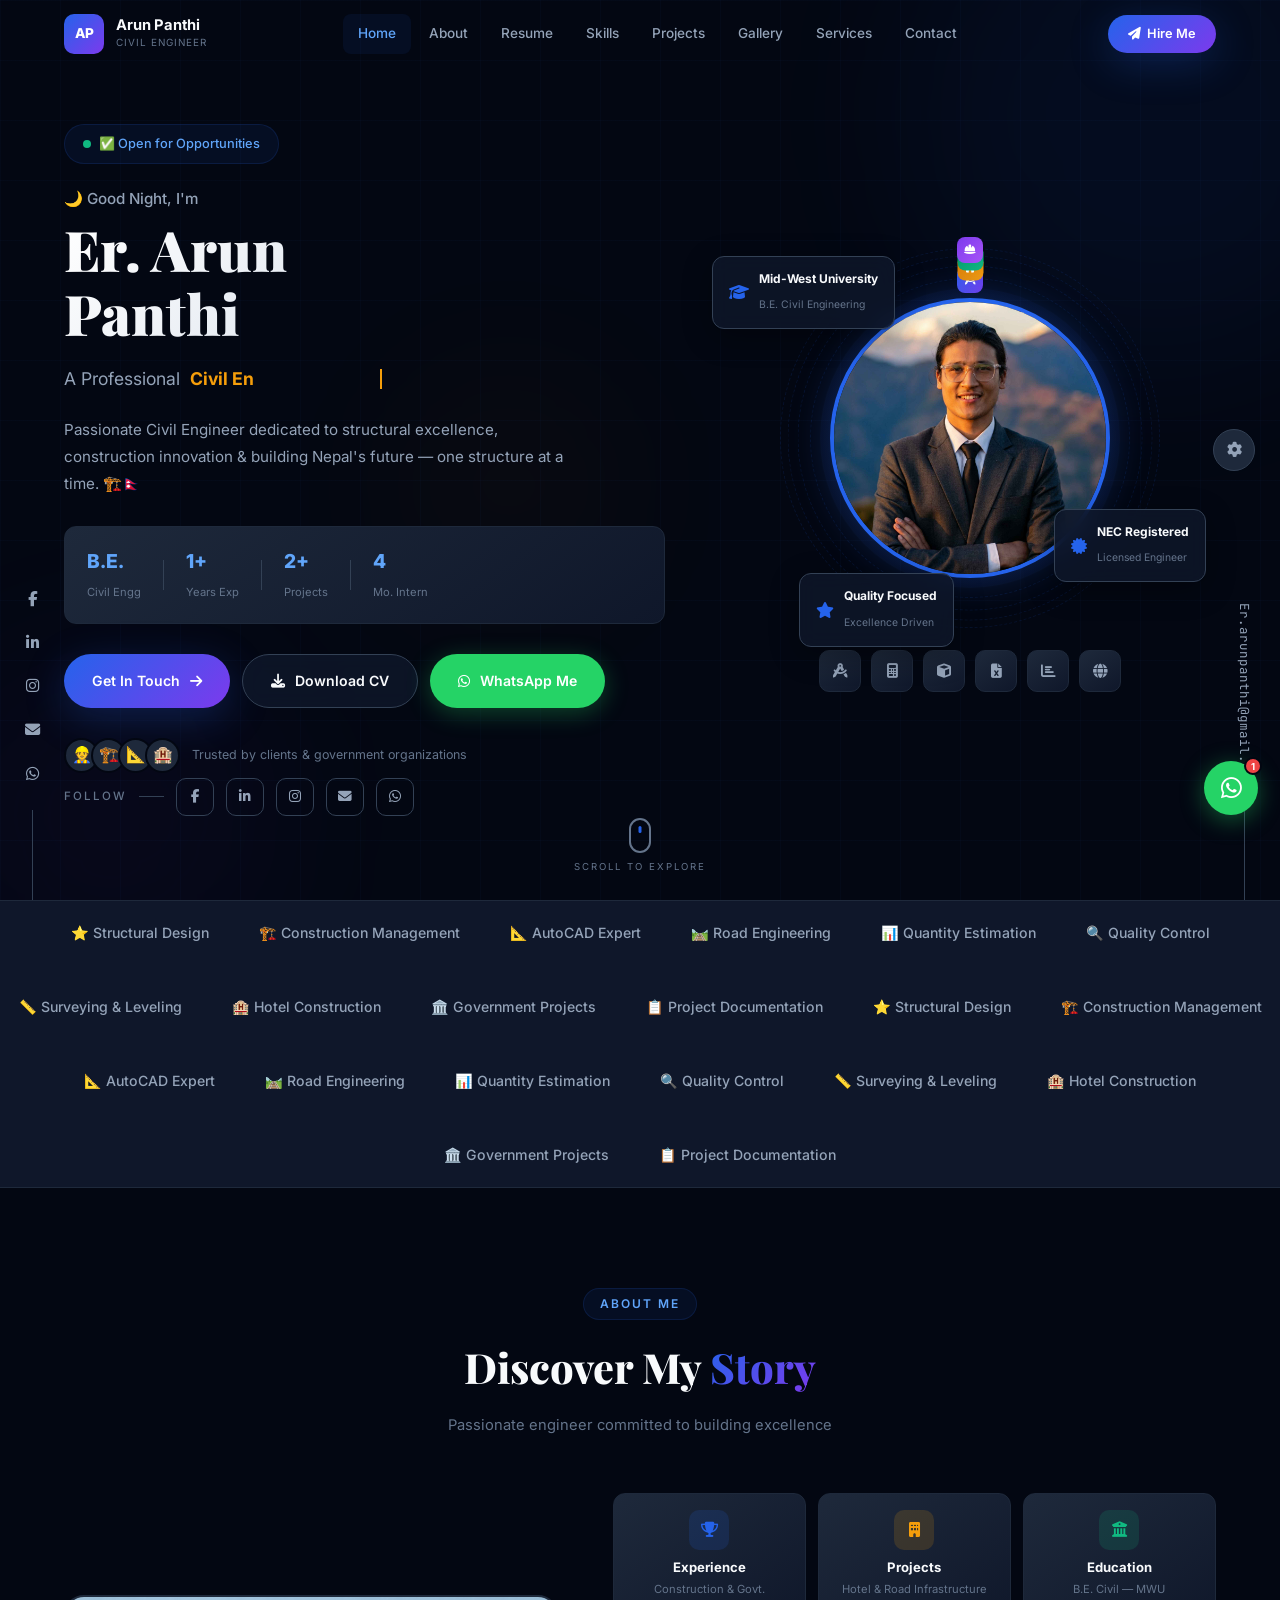
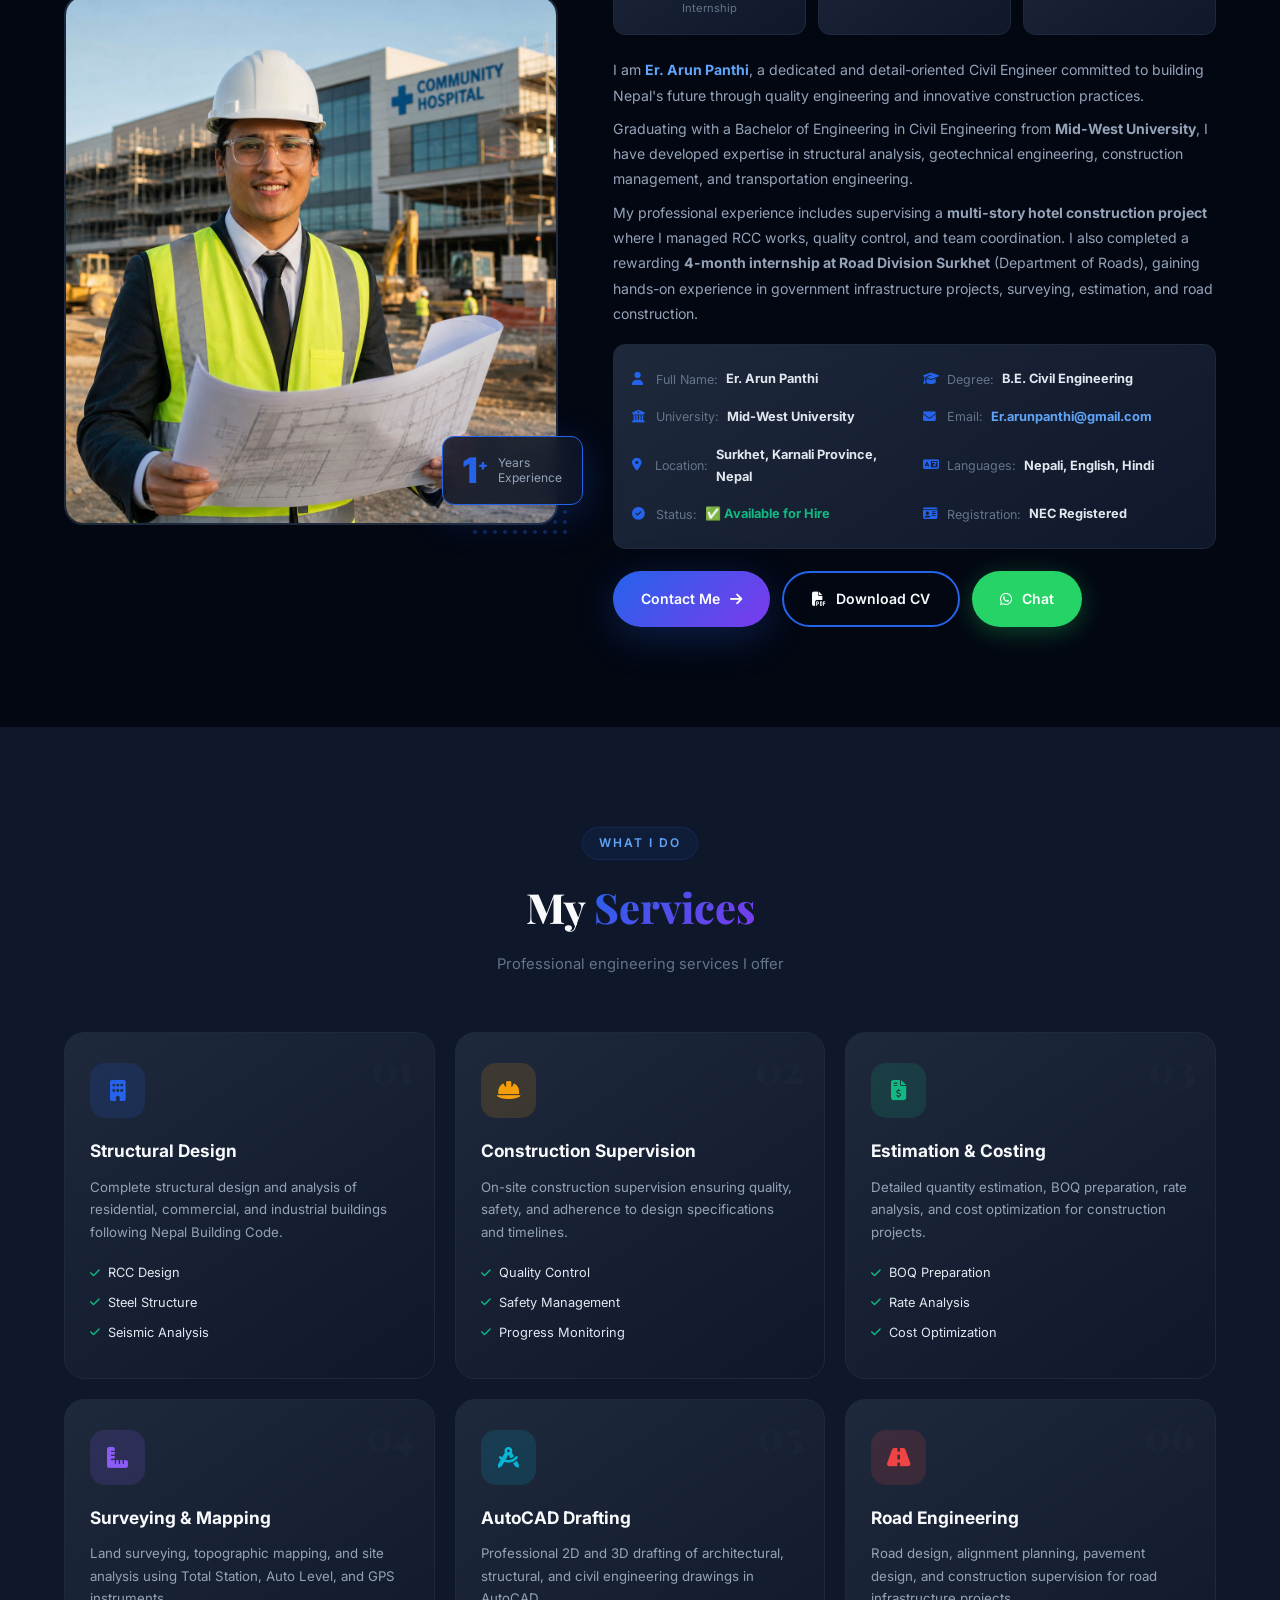
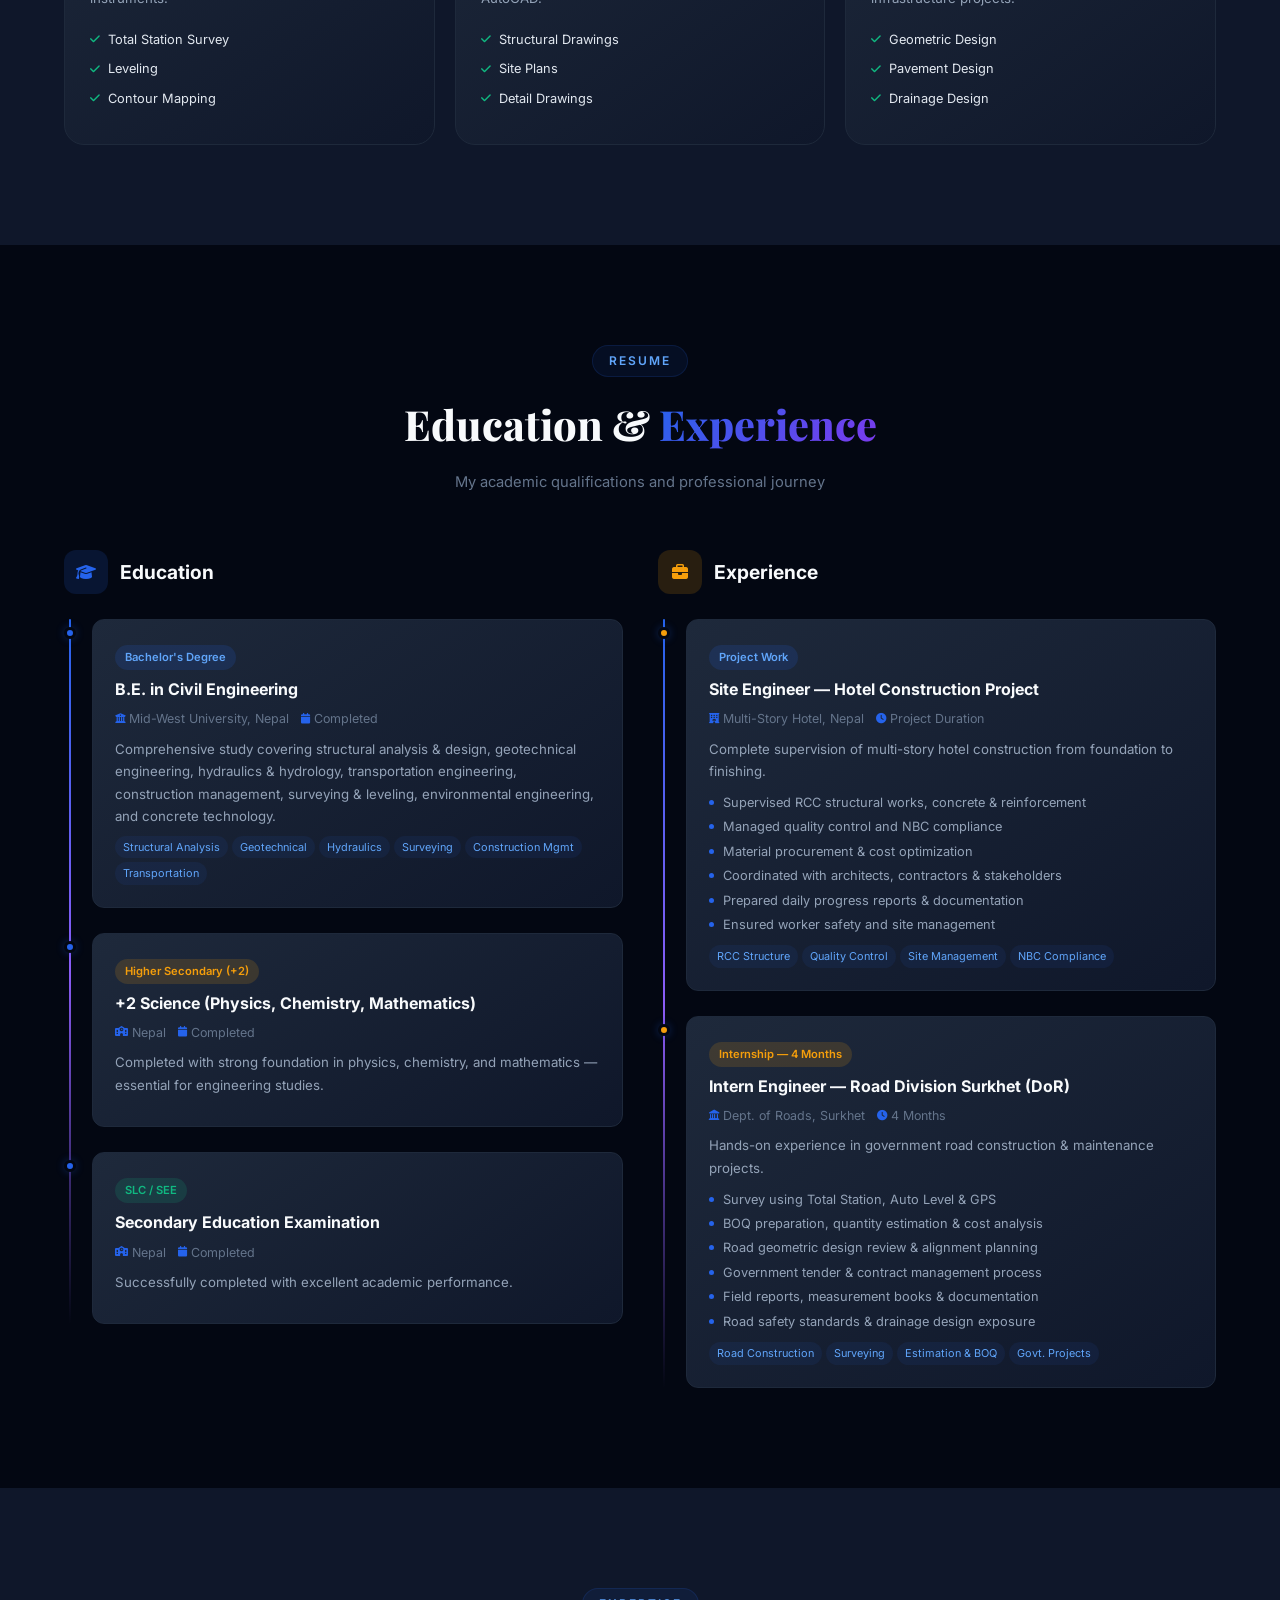
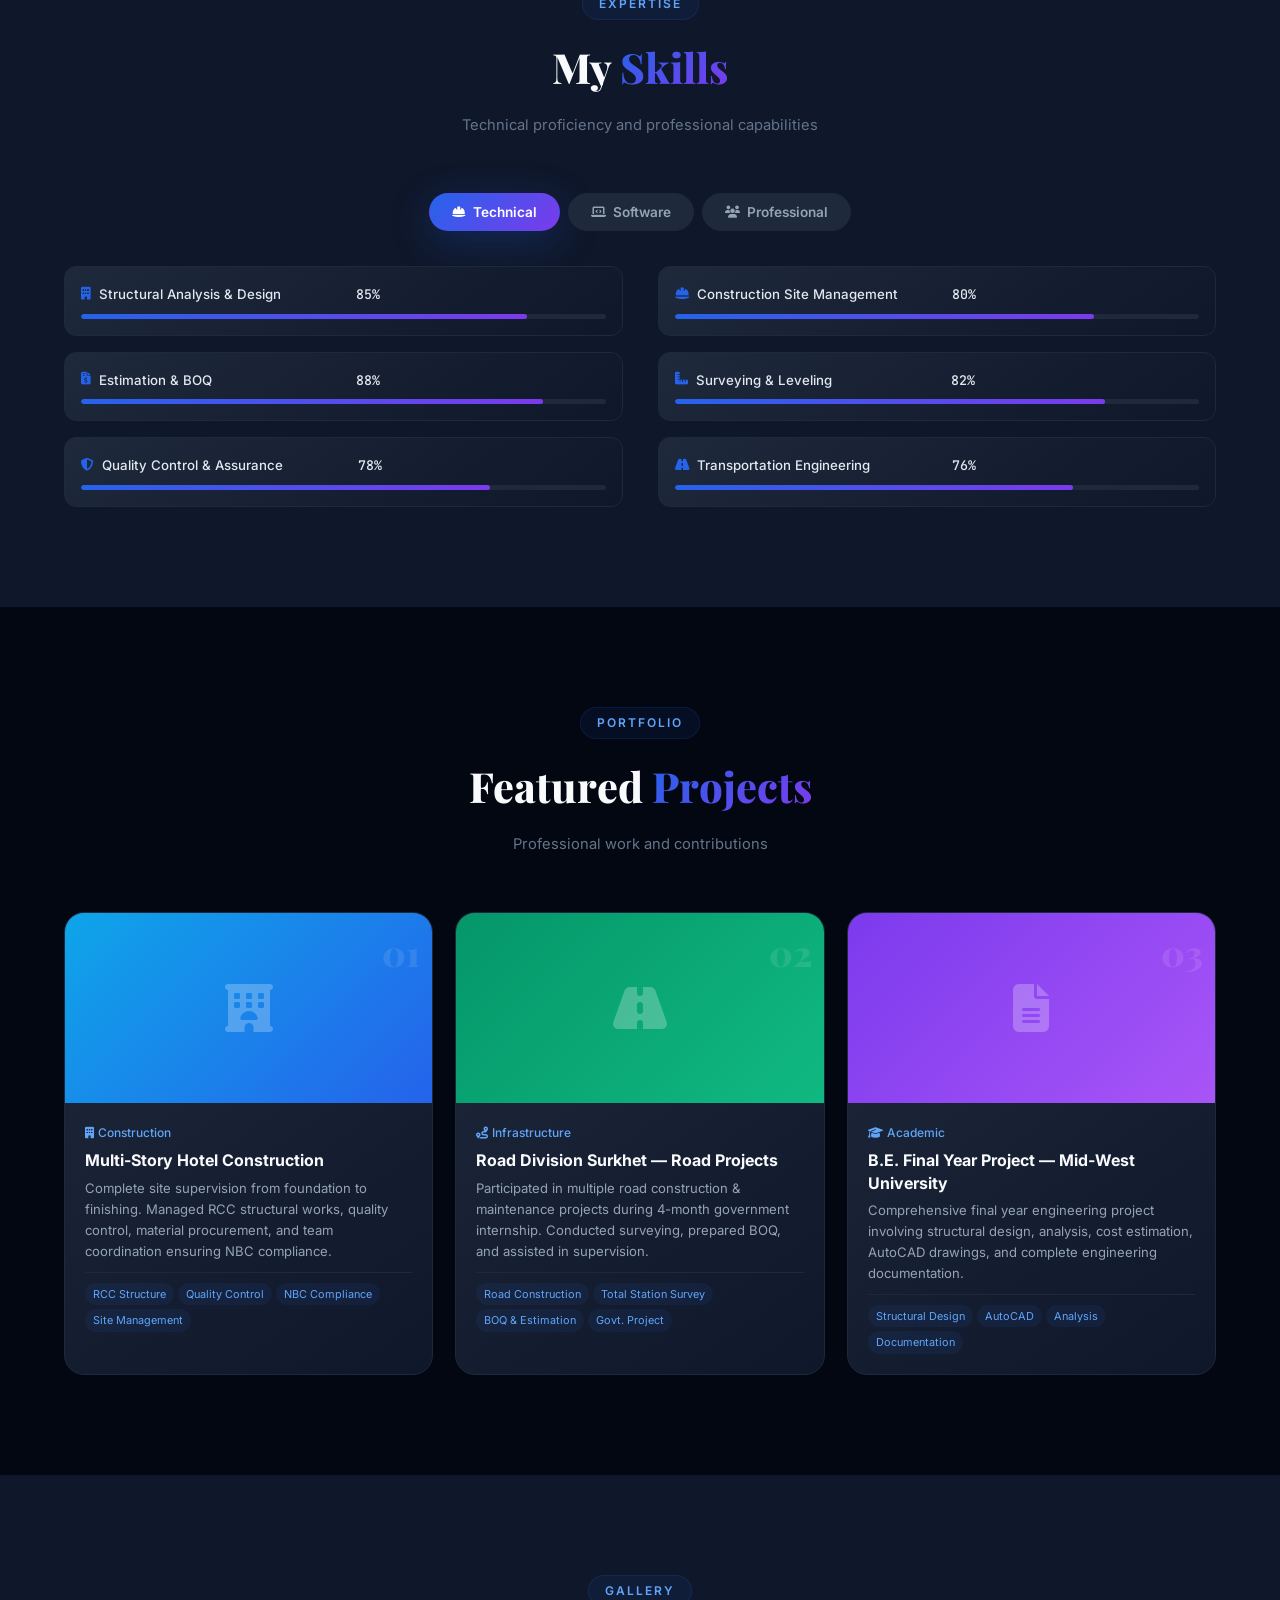
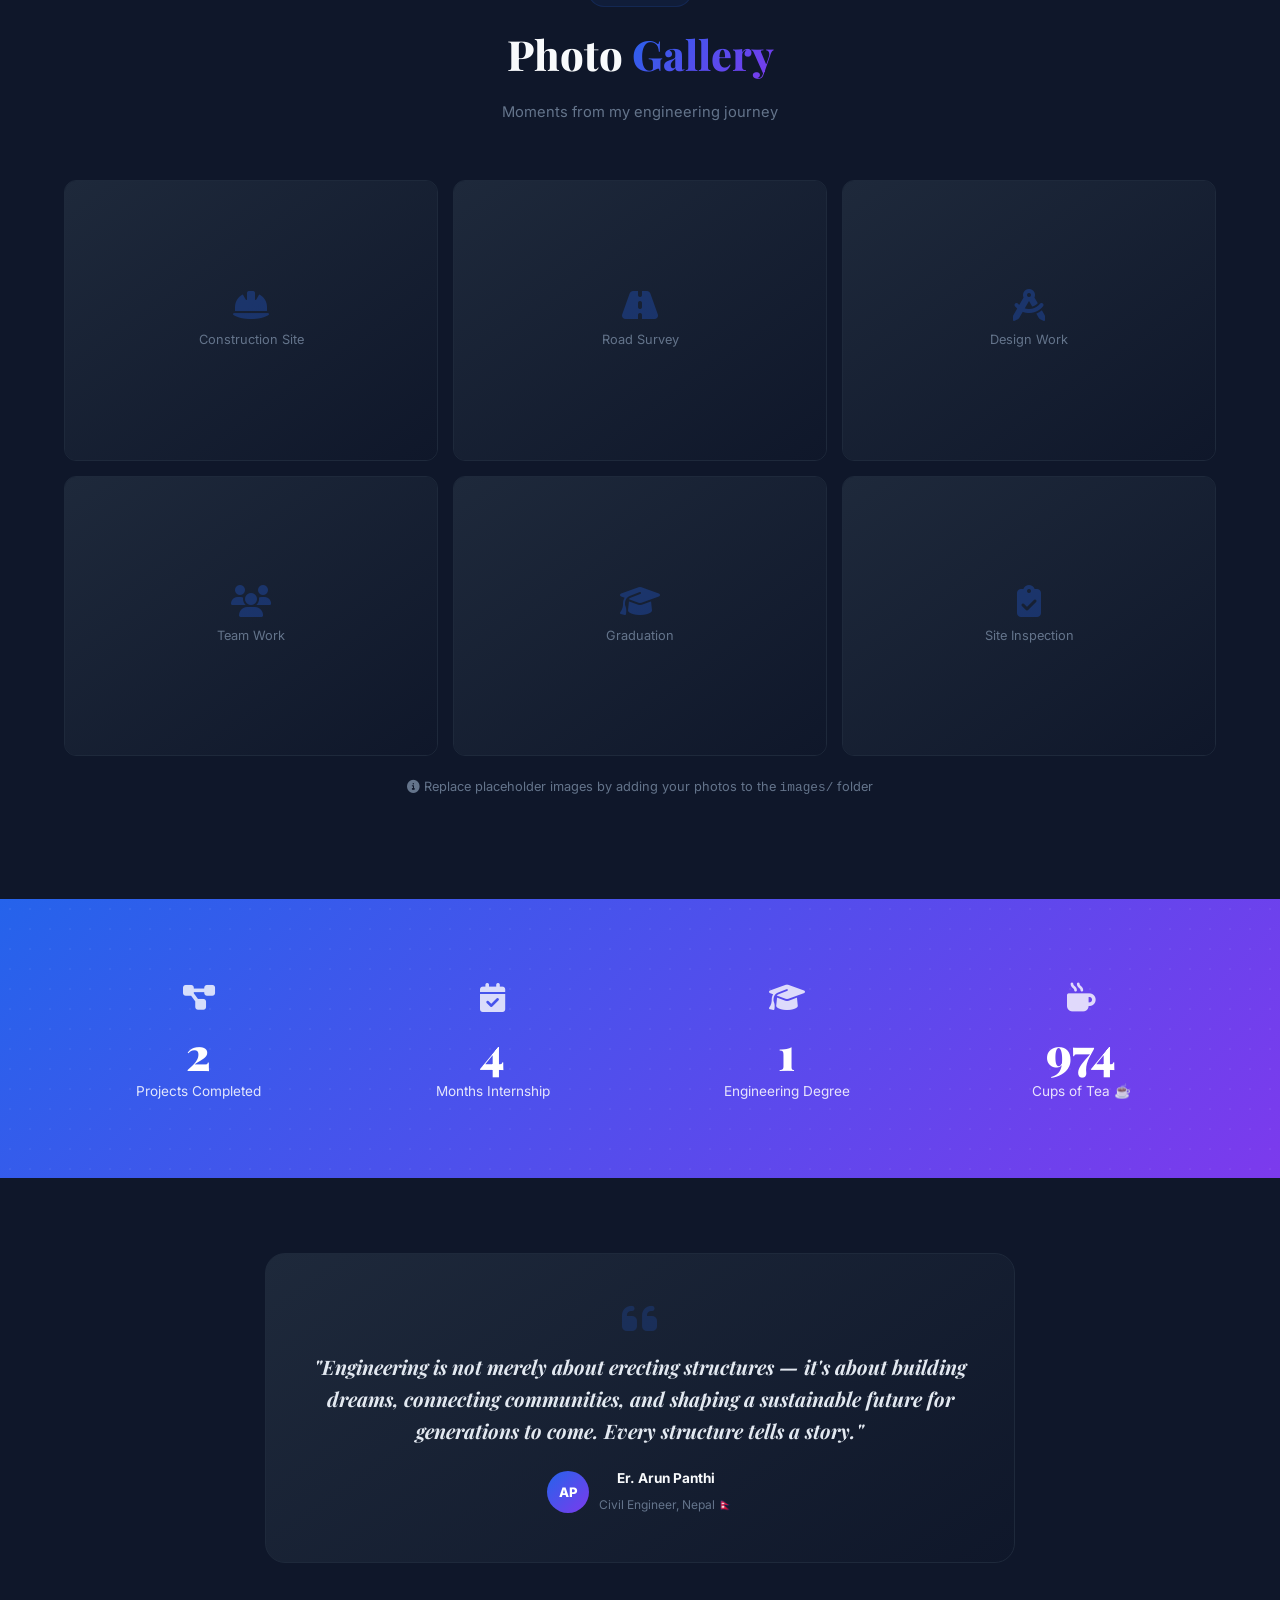
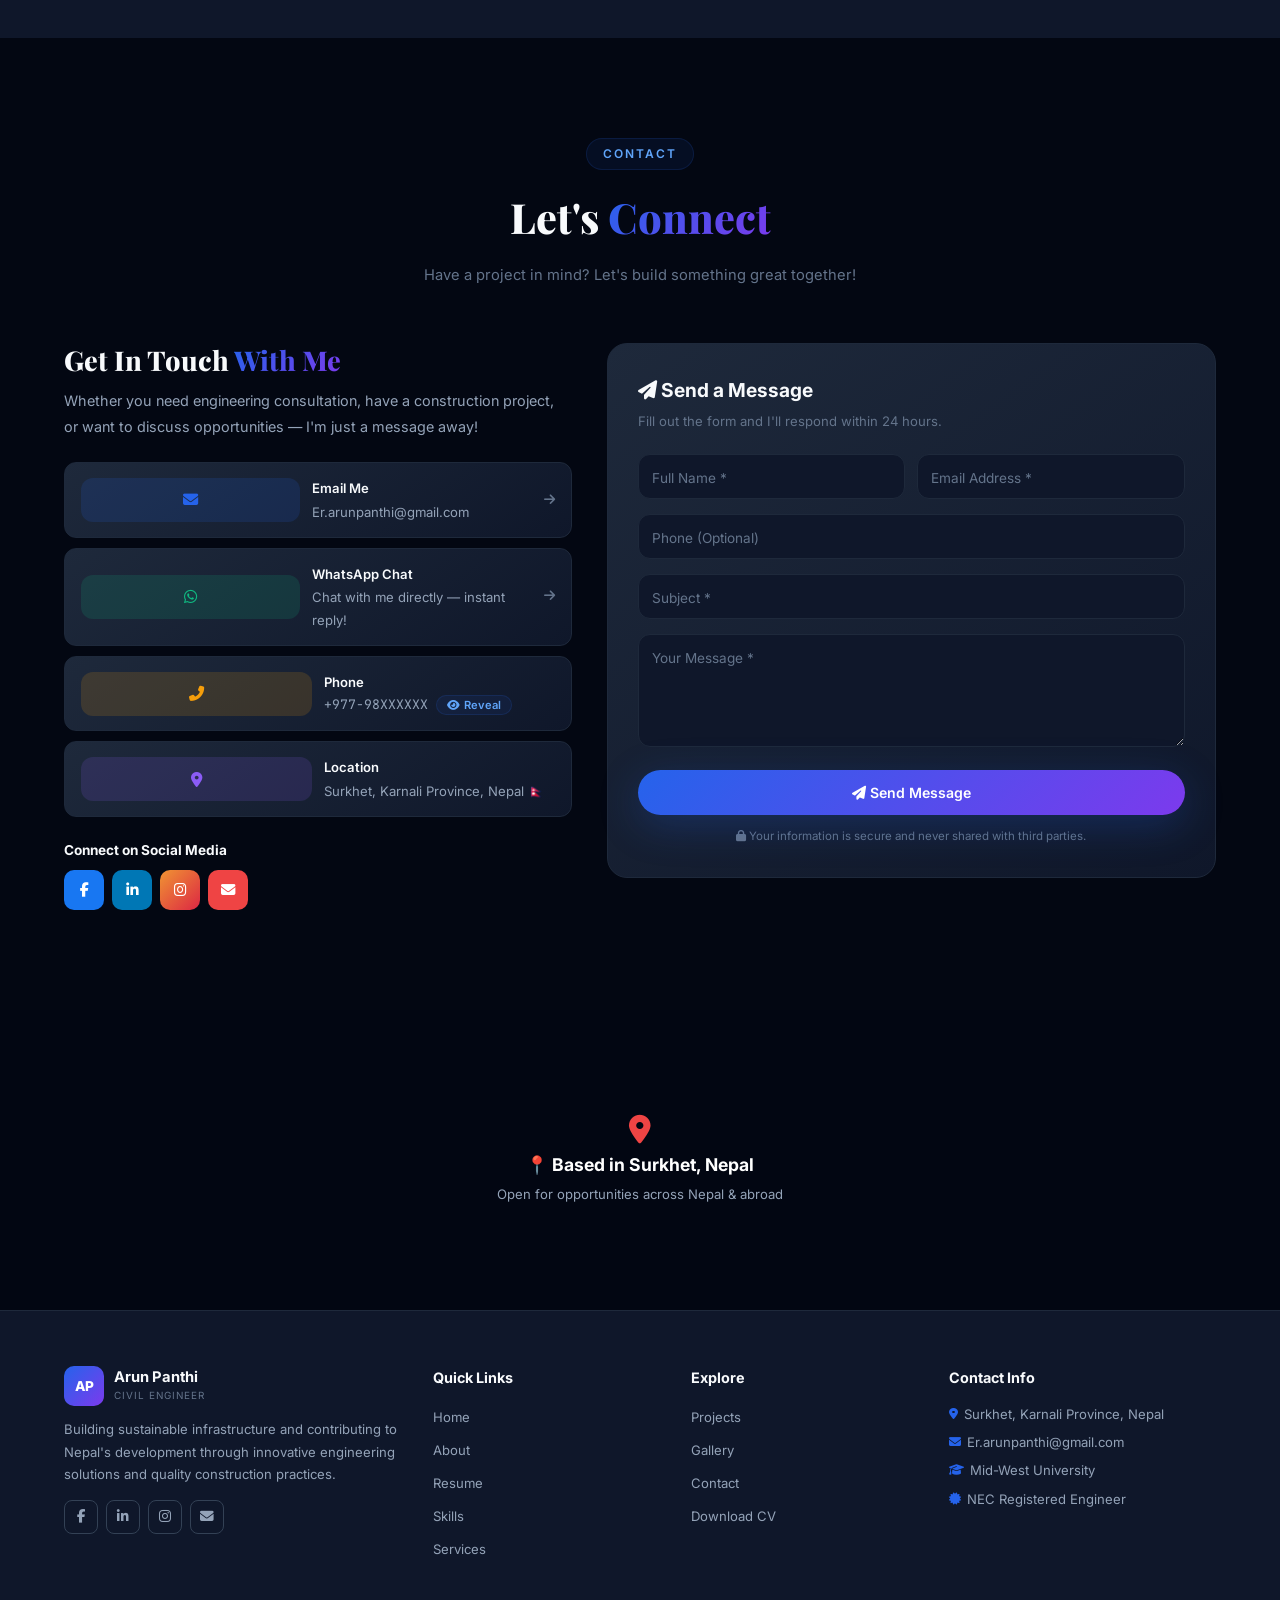
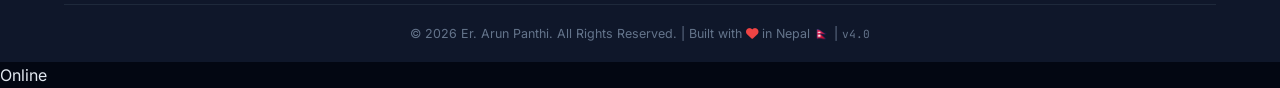
==== commit 4b603573: "Wire the contact form to send email via FormSubmit. Submissions go to Er.arunpanthi@gmail.com over H" ====
--- a/index.html
+++ b/index.html
@@ -1080,6 +1080,7 @@
                             <p>Fill out the form and I'll respond within 24 hours.</p>
 
                             <form id="contactForm" novalidate>
+                                <input type="text" id="fhoney" name="_honey" tabindex="-1" autocomplete="off" aria-hidden="true" style="position:absolute;left:-9999px;opacity:0;height:0;width:0;">
                                 <div class="frow">
                                     <div class="fgroup">
                                         <input type="text" id="fn" name="fullname" placeholder=" " required autocomplete="name" aria-required="true">
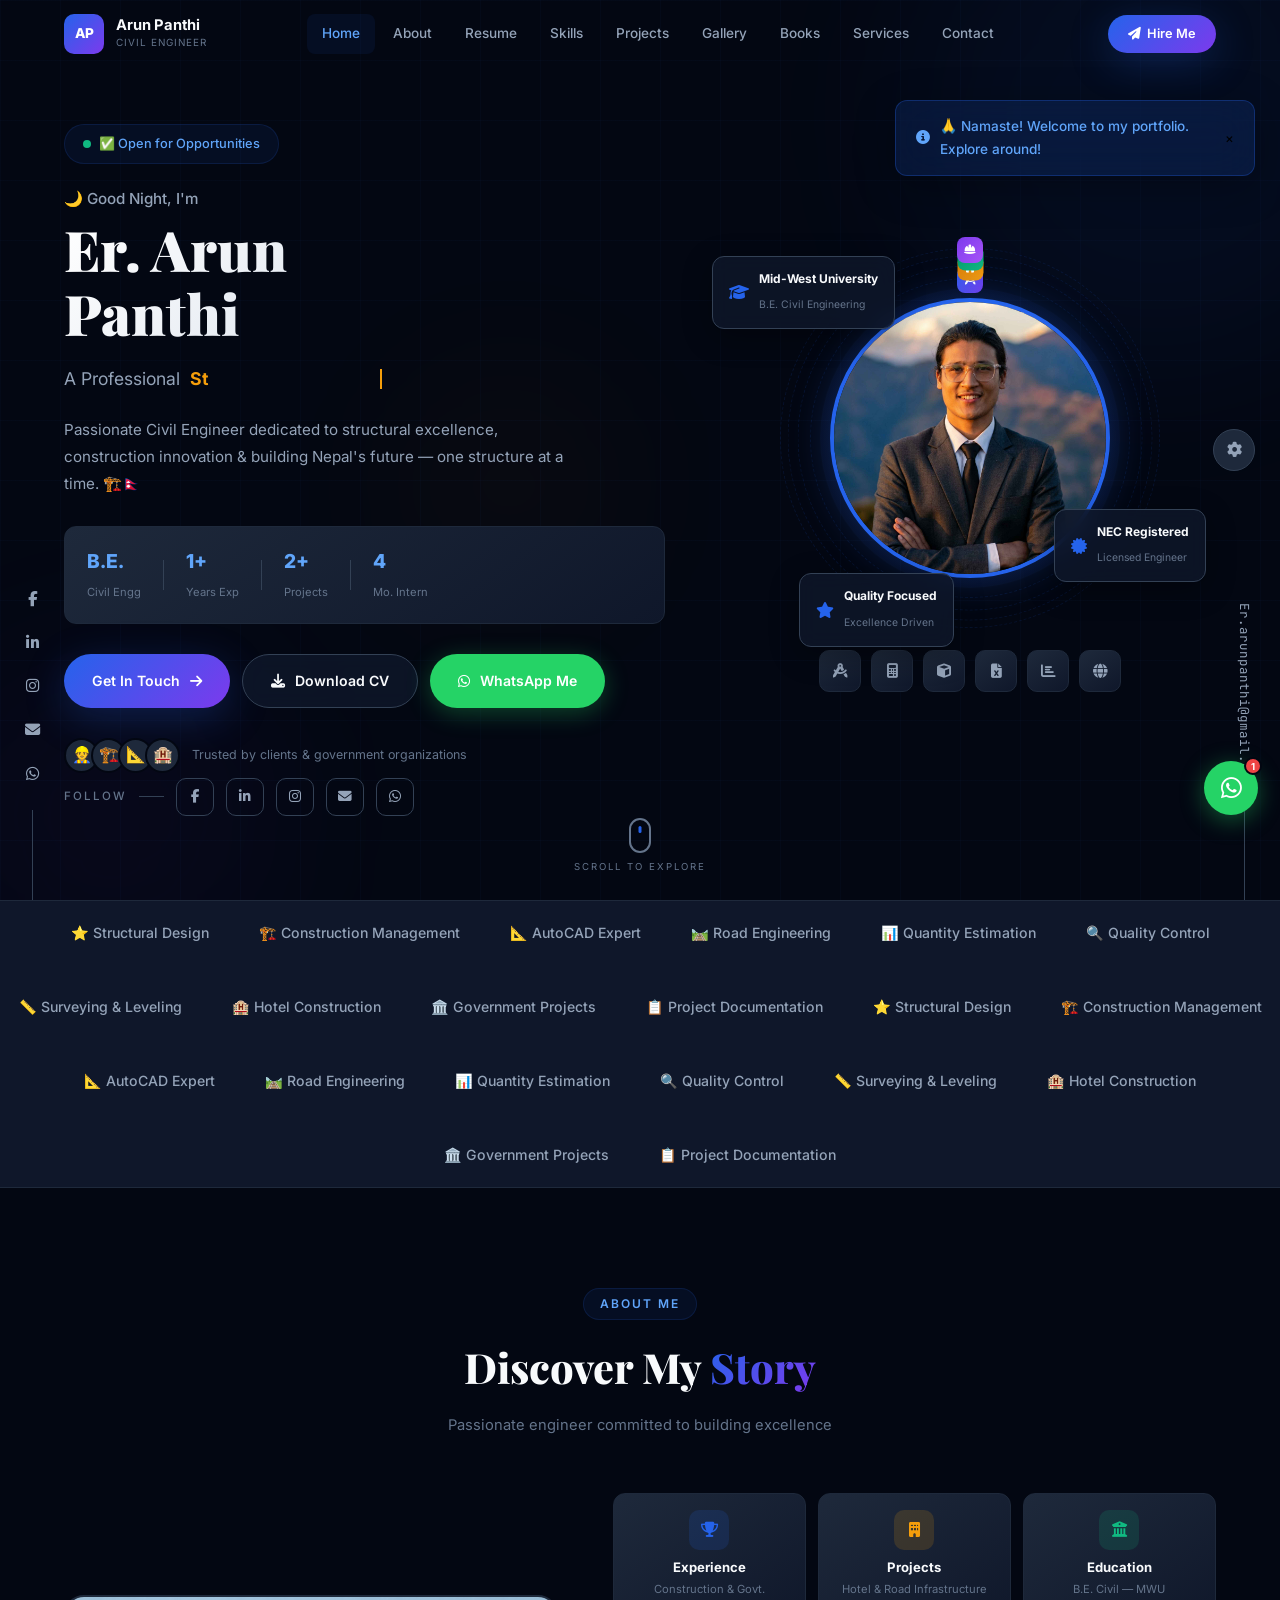
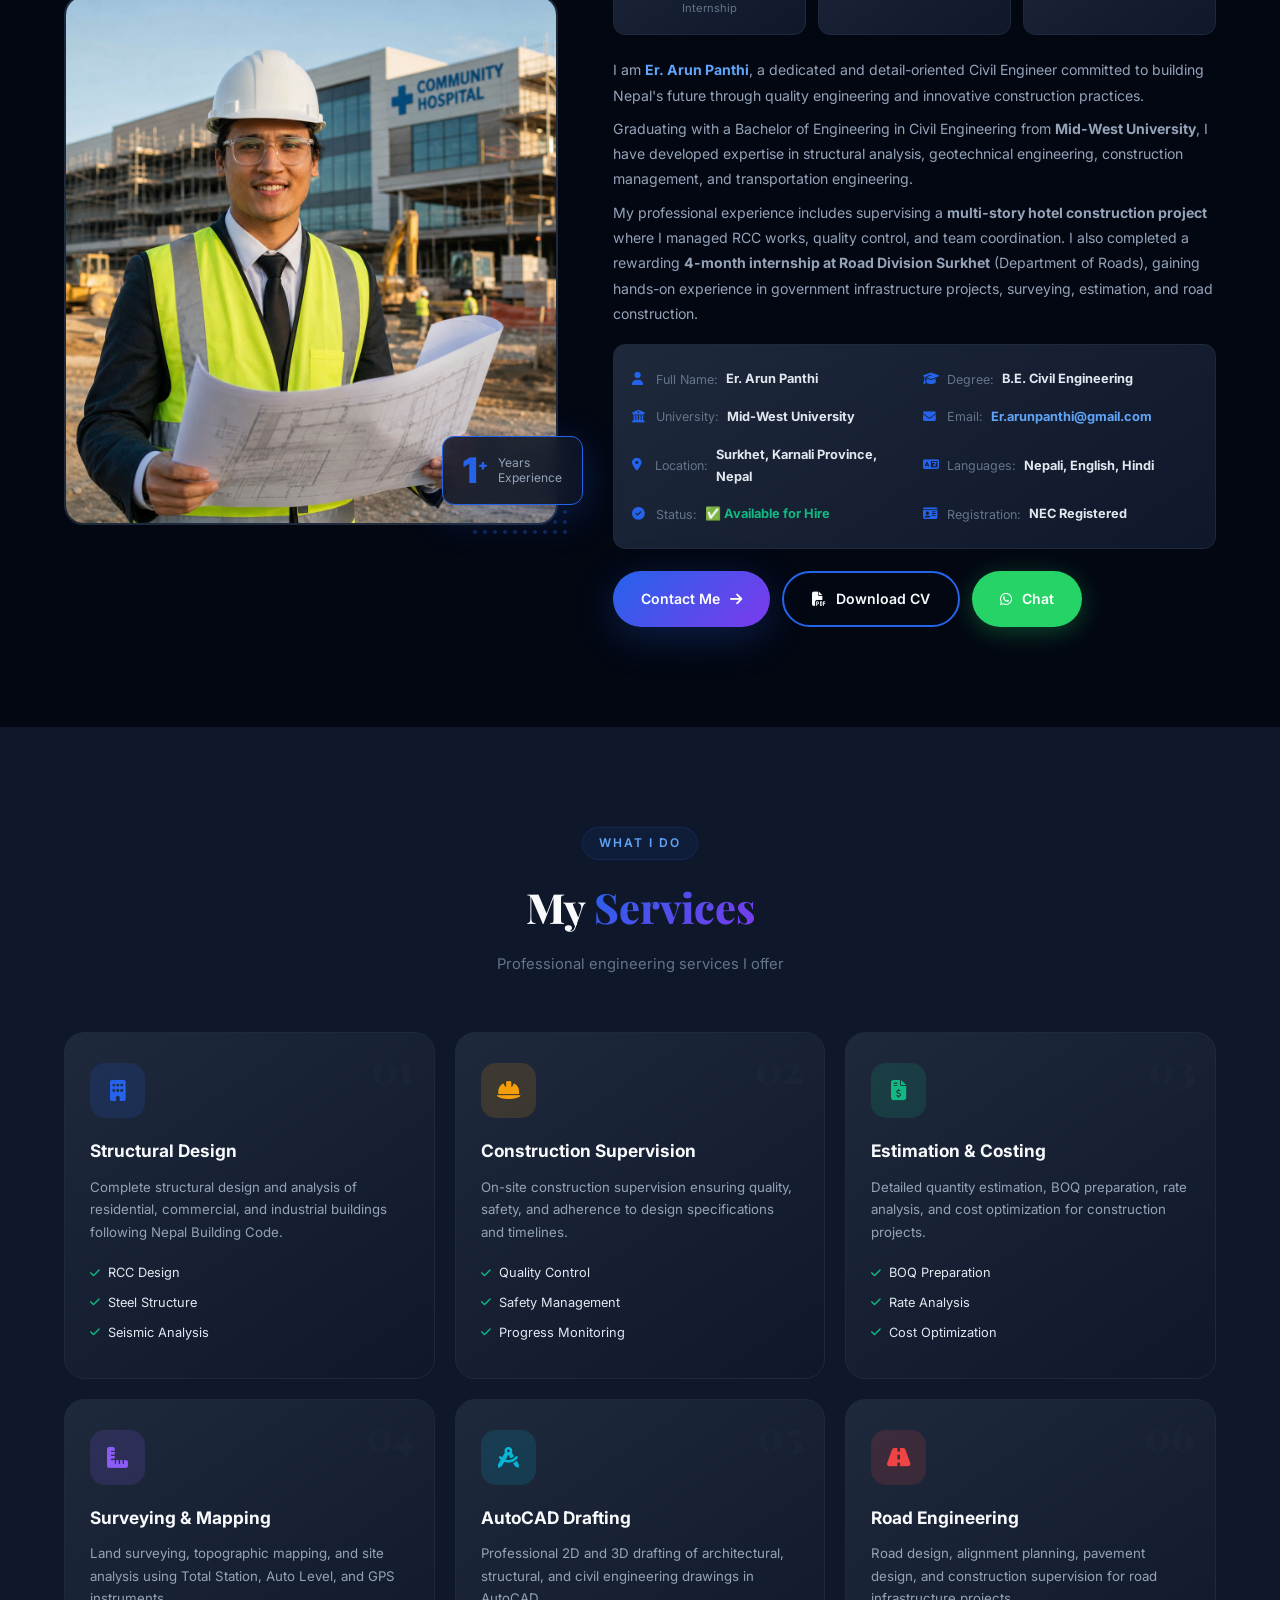
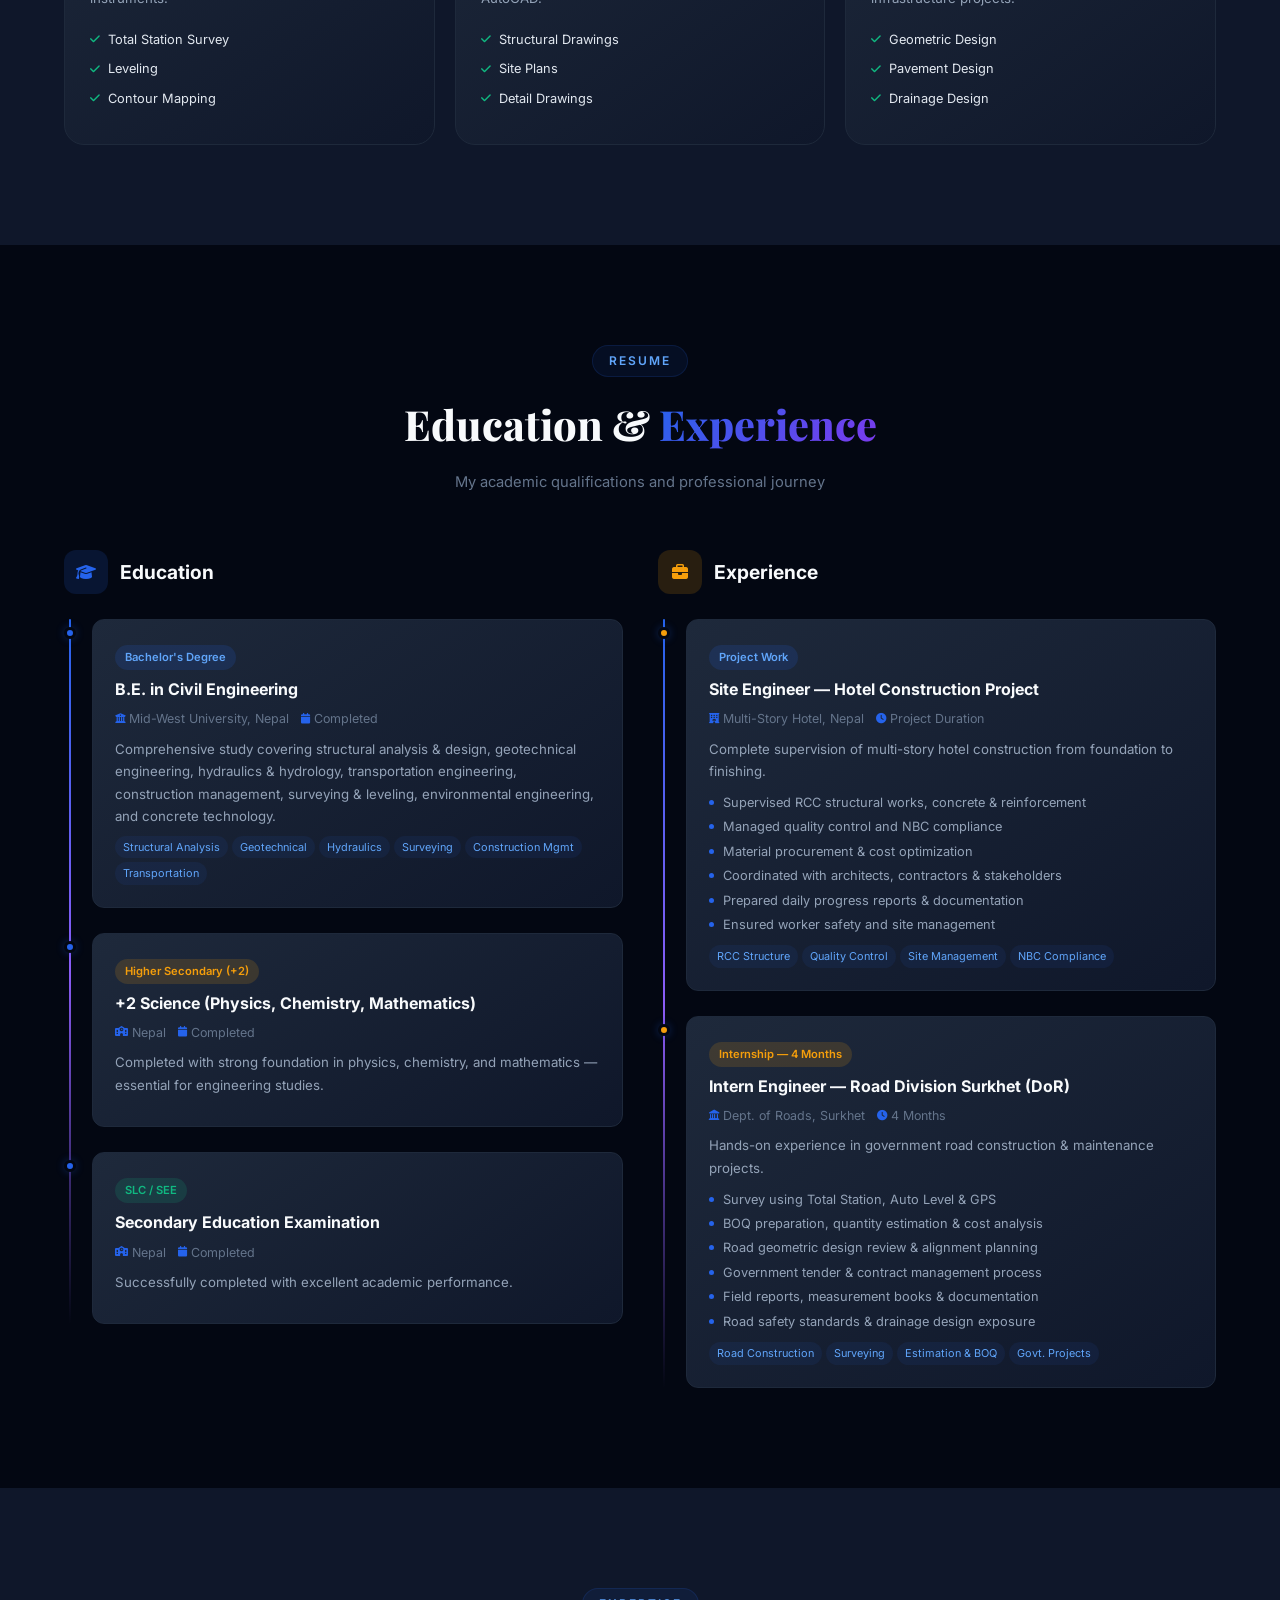
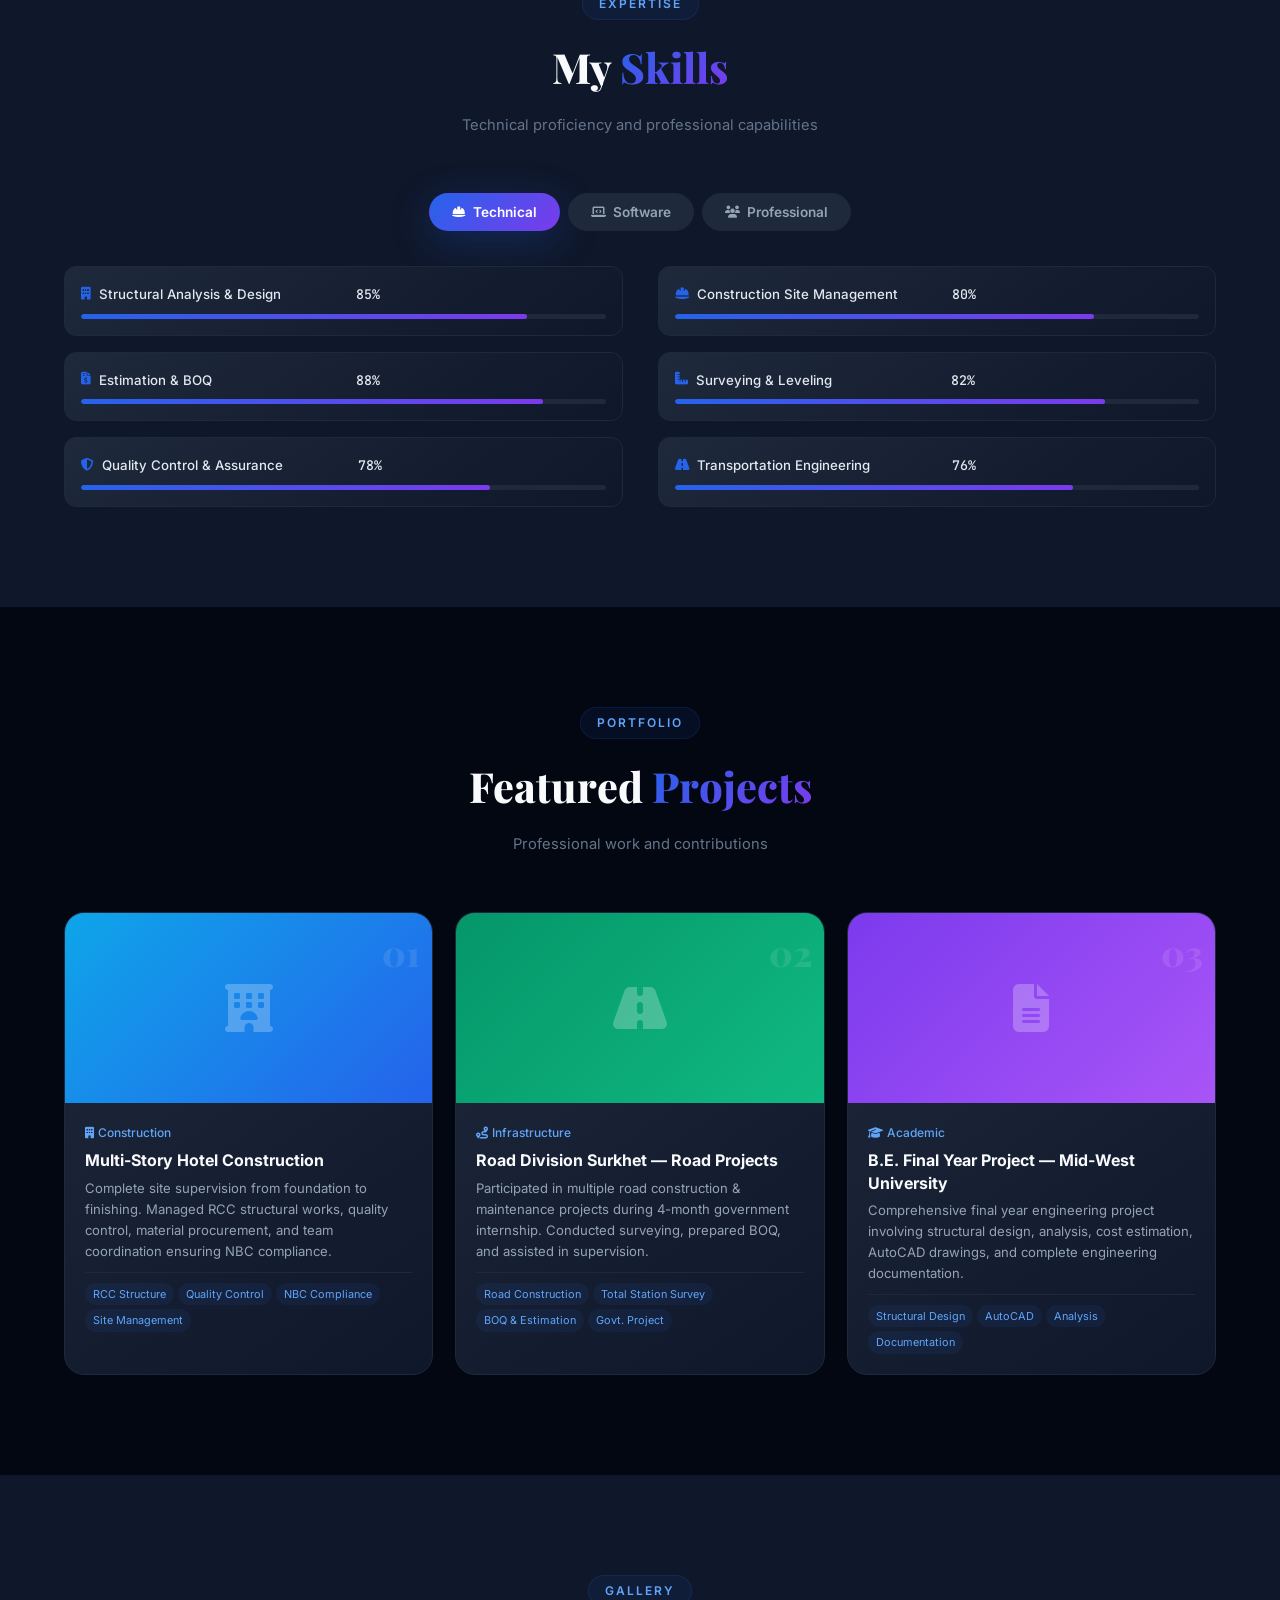
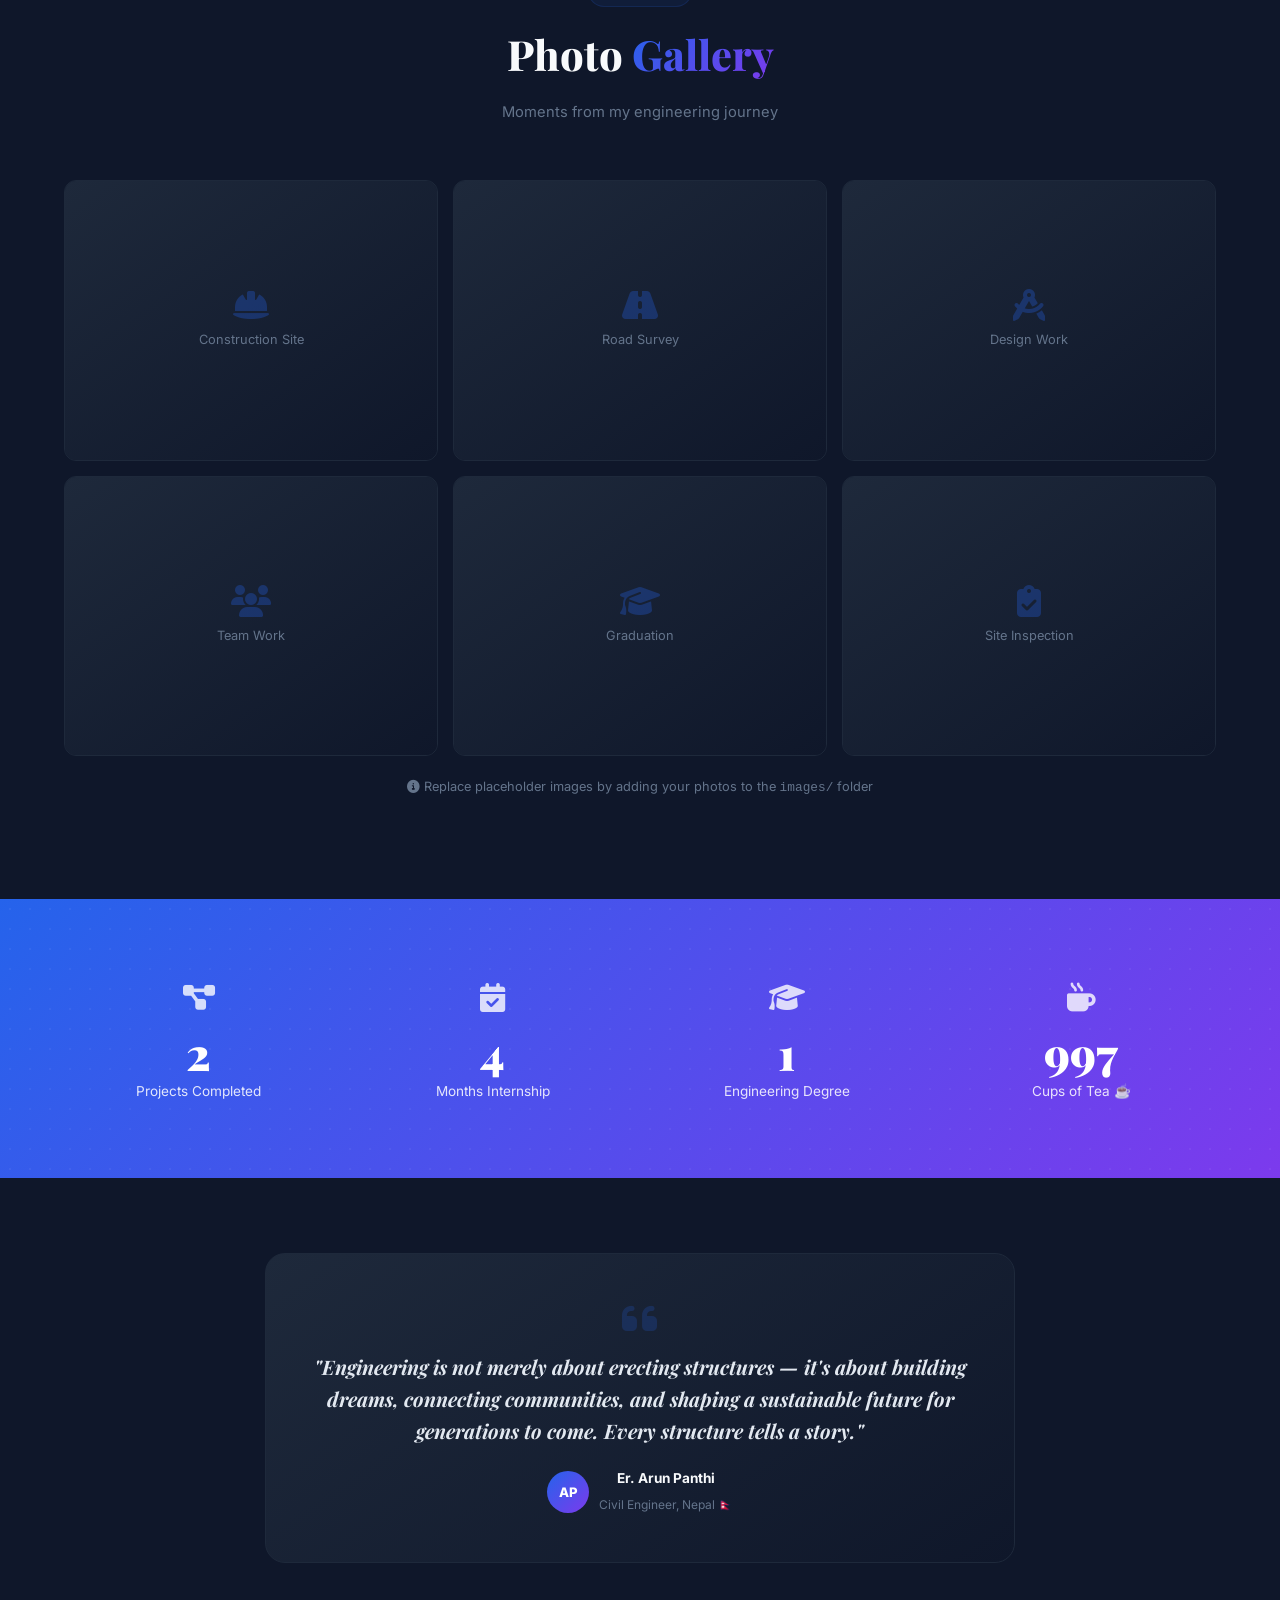
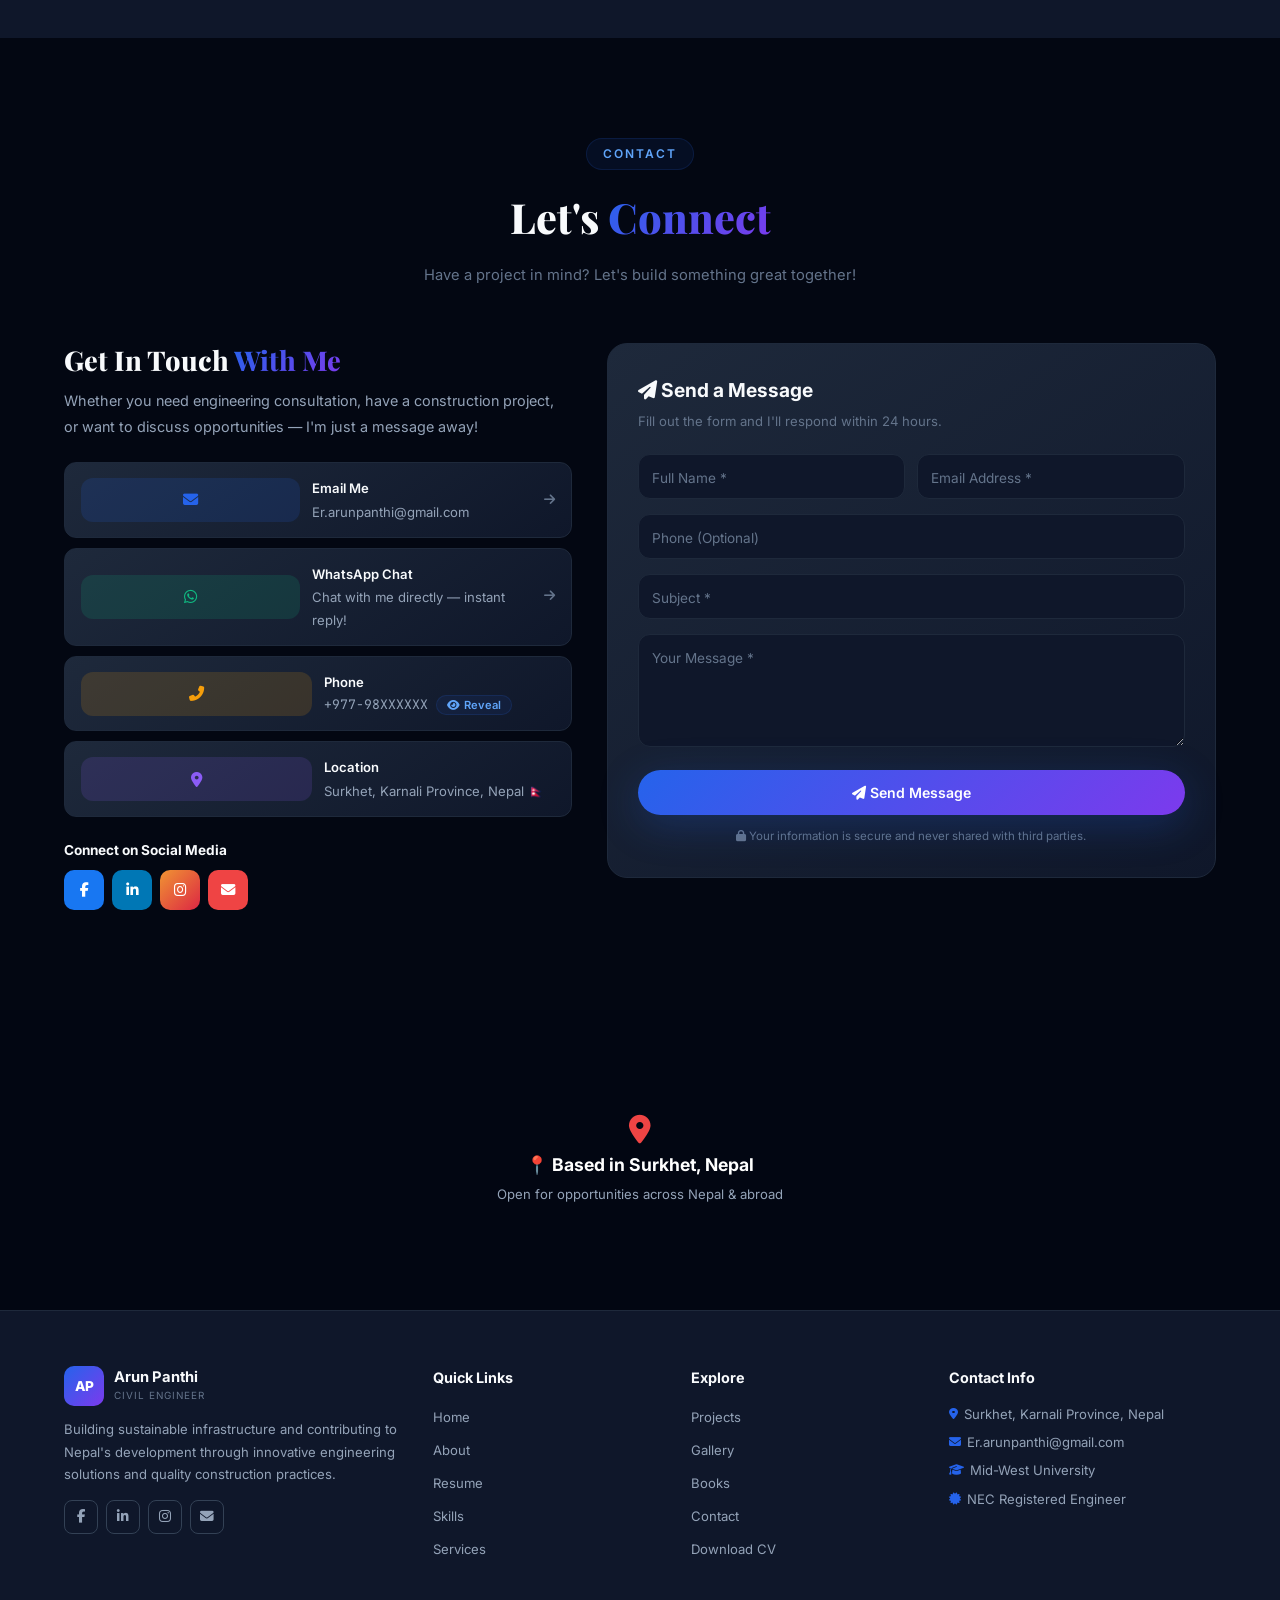
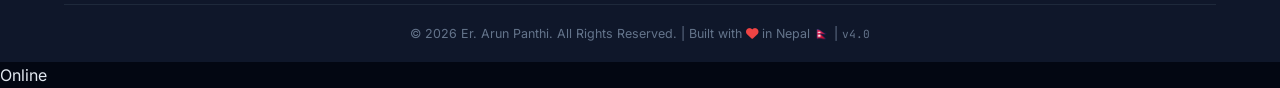
==== commit 376e7e54: "Add civil engineering books page with Sanitary Engineering preview. List subjects like CivPrepMaster" ====
--- a/index.html
+++ b/index.html
@@ -229,6 +229,11 @@
                         </a>
                     </li>
                     <li role="none">
+                        <a href="Resources/Books/index.html" class="nav-link" role="menuitem" data-text="Books">
+                            <i class="fas fa-book" aria-hidden="true"></i><span>Books</span>
+                        </a>
+                    </li>
+                    <li role="none">
                         <a href="#services" class="nav-link" role="menuitem" data-text="Services">
                             <i class="fas fa-concierge-bell" aria-hidden="true"></i><span>Services</span>
                         </a>
@@ -1180,6 +1185,7 @@
                     <ul>
                         <li><a href="#projects">Projects</a></li>
                         <li><a href="#gallery">Gallery</a></li>
+                        <li><a href="Resources/Books/index.html">Books</a></li>
                         <li><a href="#contact">Contact</a></li>
                         <li><a href="images/resume.pdf" download="Er_Arun_Panthi_CV">Download CV</a></li>
                     </ul>
--- a/styles.css
+++ b/styles.css
@@ -682,6 +682,25 @@
     }
 }
 
+/* BOOKS */
+.books-page{padding:120px 0 80px}
+.books-intro{max-width:720px;margin:0 auto 40px;text-align:center;color:var(--tg);font-size:.92rem;line-height:1.8}
+.books-note{font-size:.8rem;color:var(--tm);max-width:720px;margin:0 auto 40px;text-align:center}
+.books-grid{display:grid;grid-template-columns:repeat(3,1fr);gap:16px}
+.book-card{background:var(--gc);border:1px solid var(--b);border-radius:var(--r);padding:20px;display:flex;flex-direction:column;min-height:180px}
+.book-card.ready{border-color:var(--p15)}
+.book-num{font-size:.72rem;color:var(--pl);font-weight:700;letter-spacing:1px;margin-bottom:8px}
+.book-card h3{font-size:1rem;color:var(--tw);margin-bottom:8px}
+.book-card p{font-size:.82rem;color:var(--tg);flex:1;line-height:1.6}
+.book-soon{font-size:.78rem;color:var(--tm);margin-top:12px}
+.book-link{display:inline-flex;align-items:center;gap:6px;margin-top:14px;color:var(--pl);font-size:.85rem;font-weight:600}
+.book-link:hover{color:var(--p)}
+.book-preview{margin-top:24px;border:1px solid var(--b);border-radius:var(--rl);overflow:hidden;background:var(--bg2);min-height:720px}
+.book-preview iframe{width:100%;height:80vh;min-height:720px;border:0;display:block}
+.book-meta{color:var(--tg);margin-bottom:18px;font-size:.9rem;line-height:1.7}
+@media(max-width:1024px){.books-grid{grid-template-columns:repeat(2,1fr)}}
+@media(max-width:768px){.books-grid{grid-template-columns:1fr}}
+
 @media (max-width: 768px) {
     .services-grid {
         grid-template-columns: 1fr;
